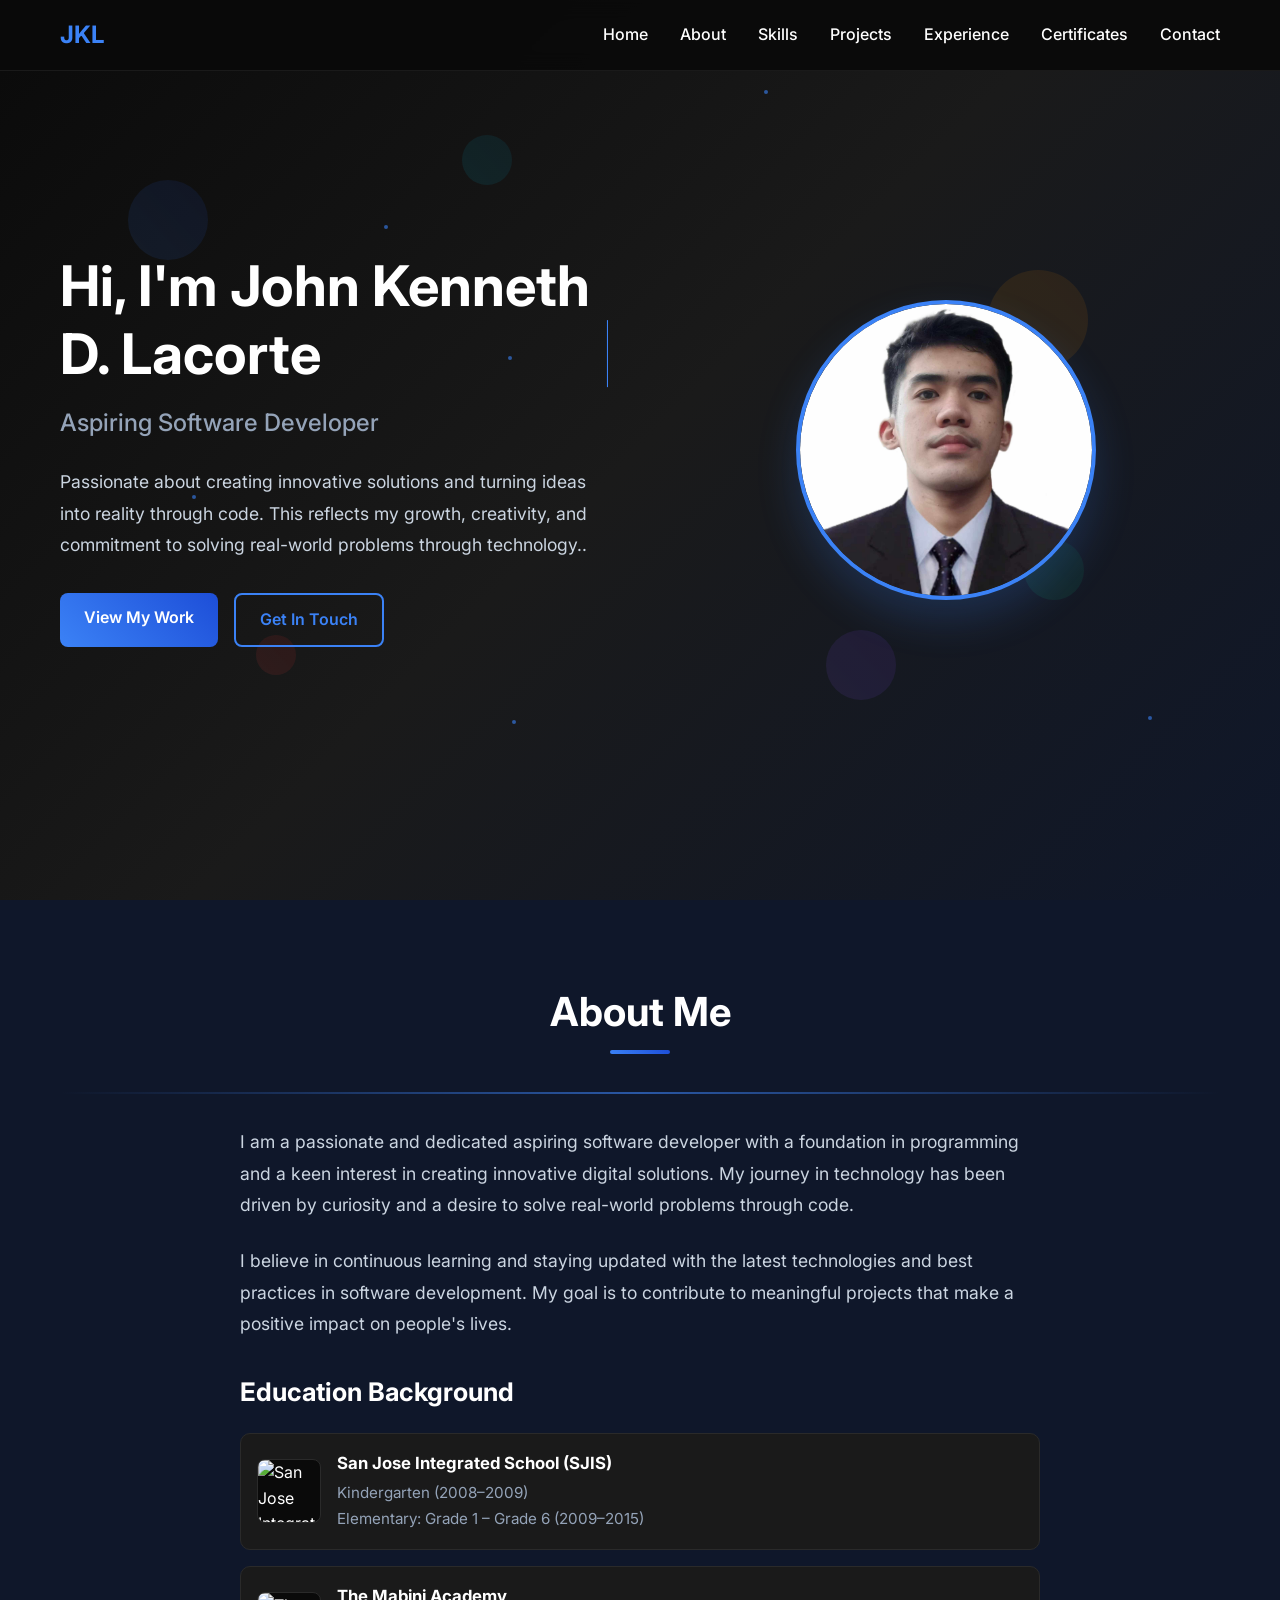
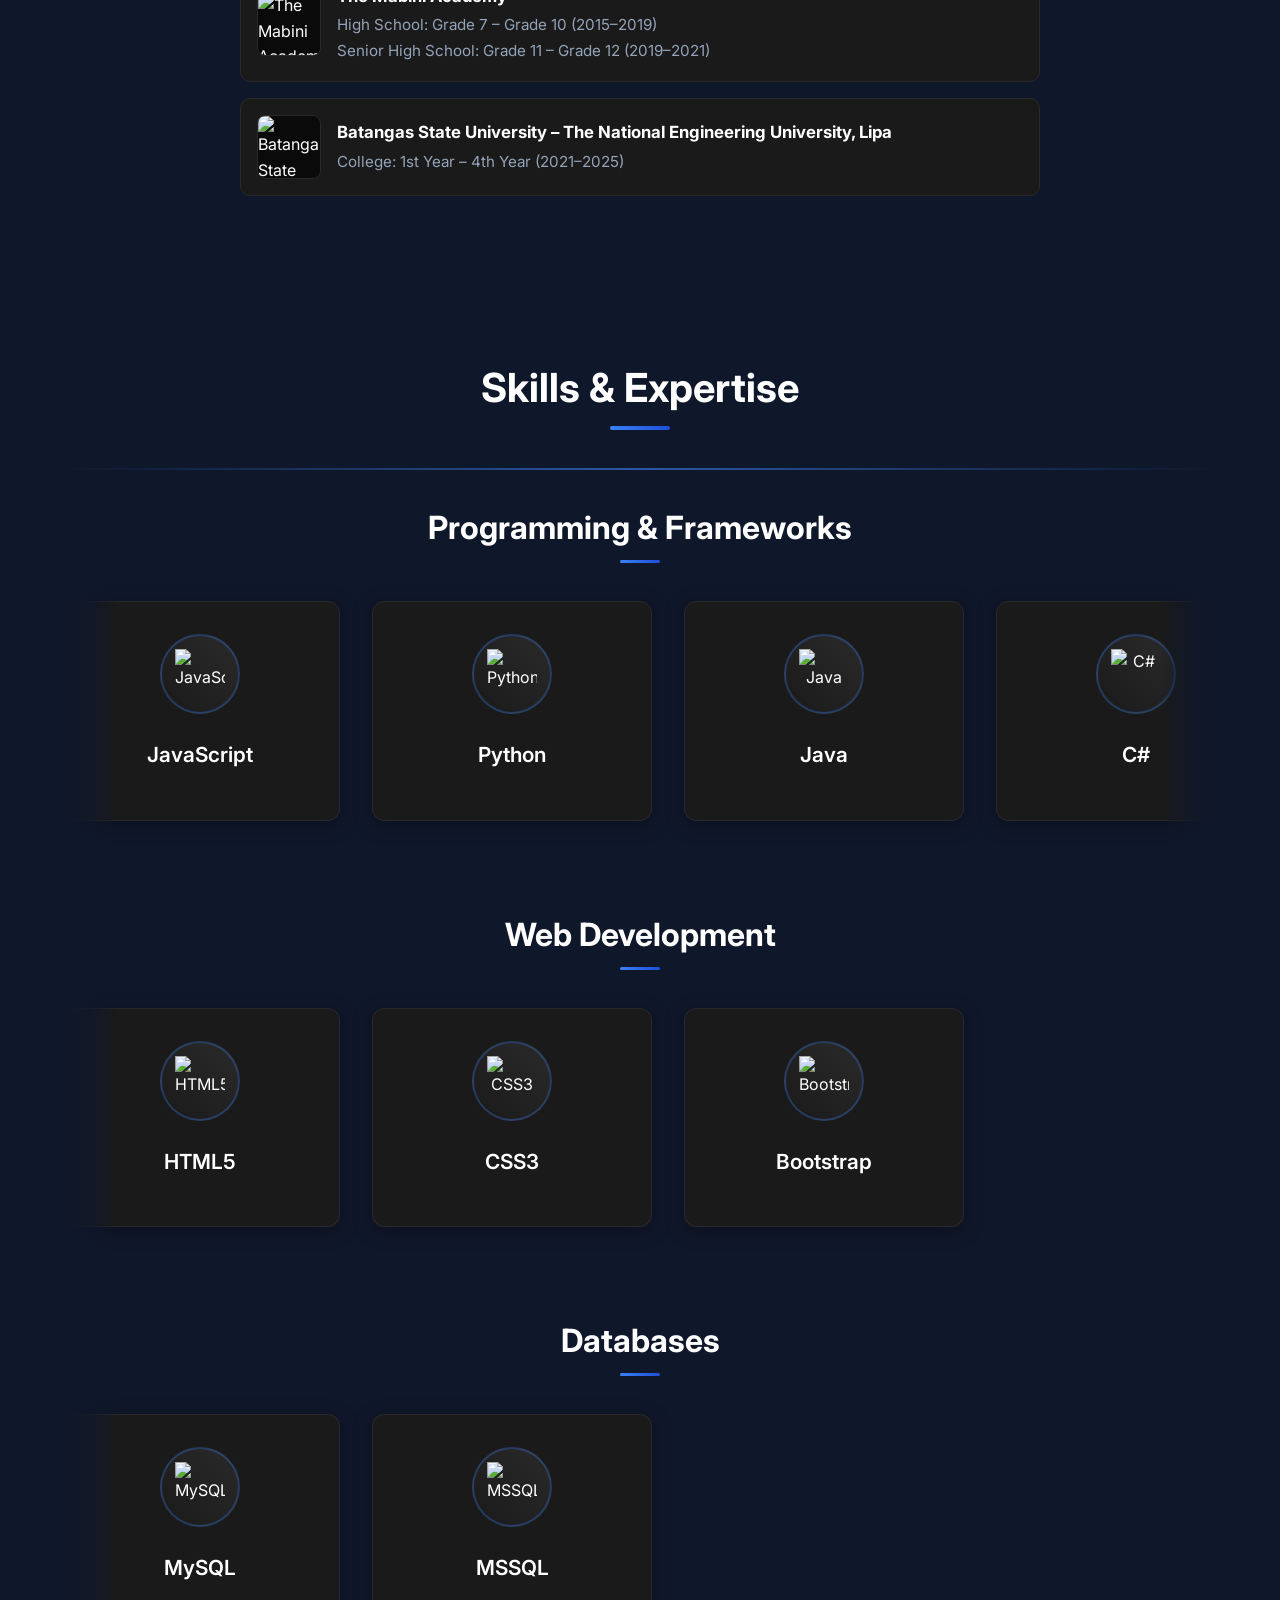
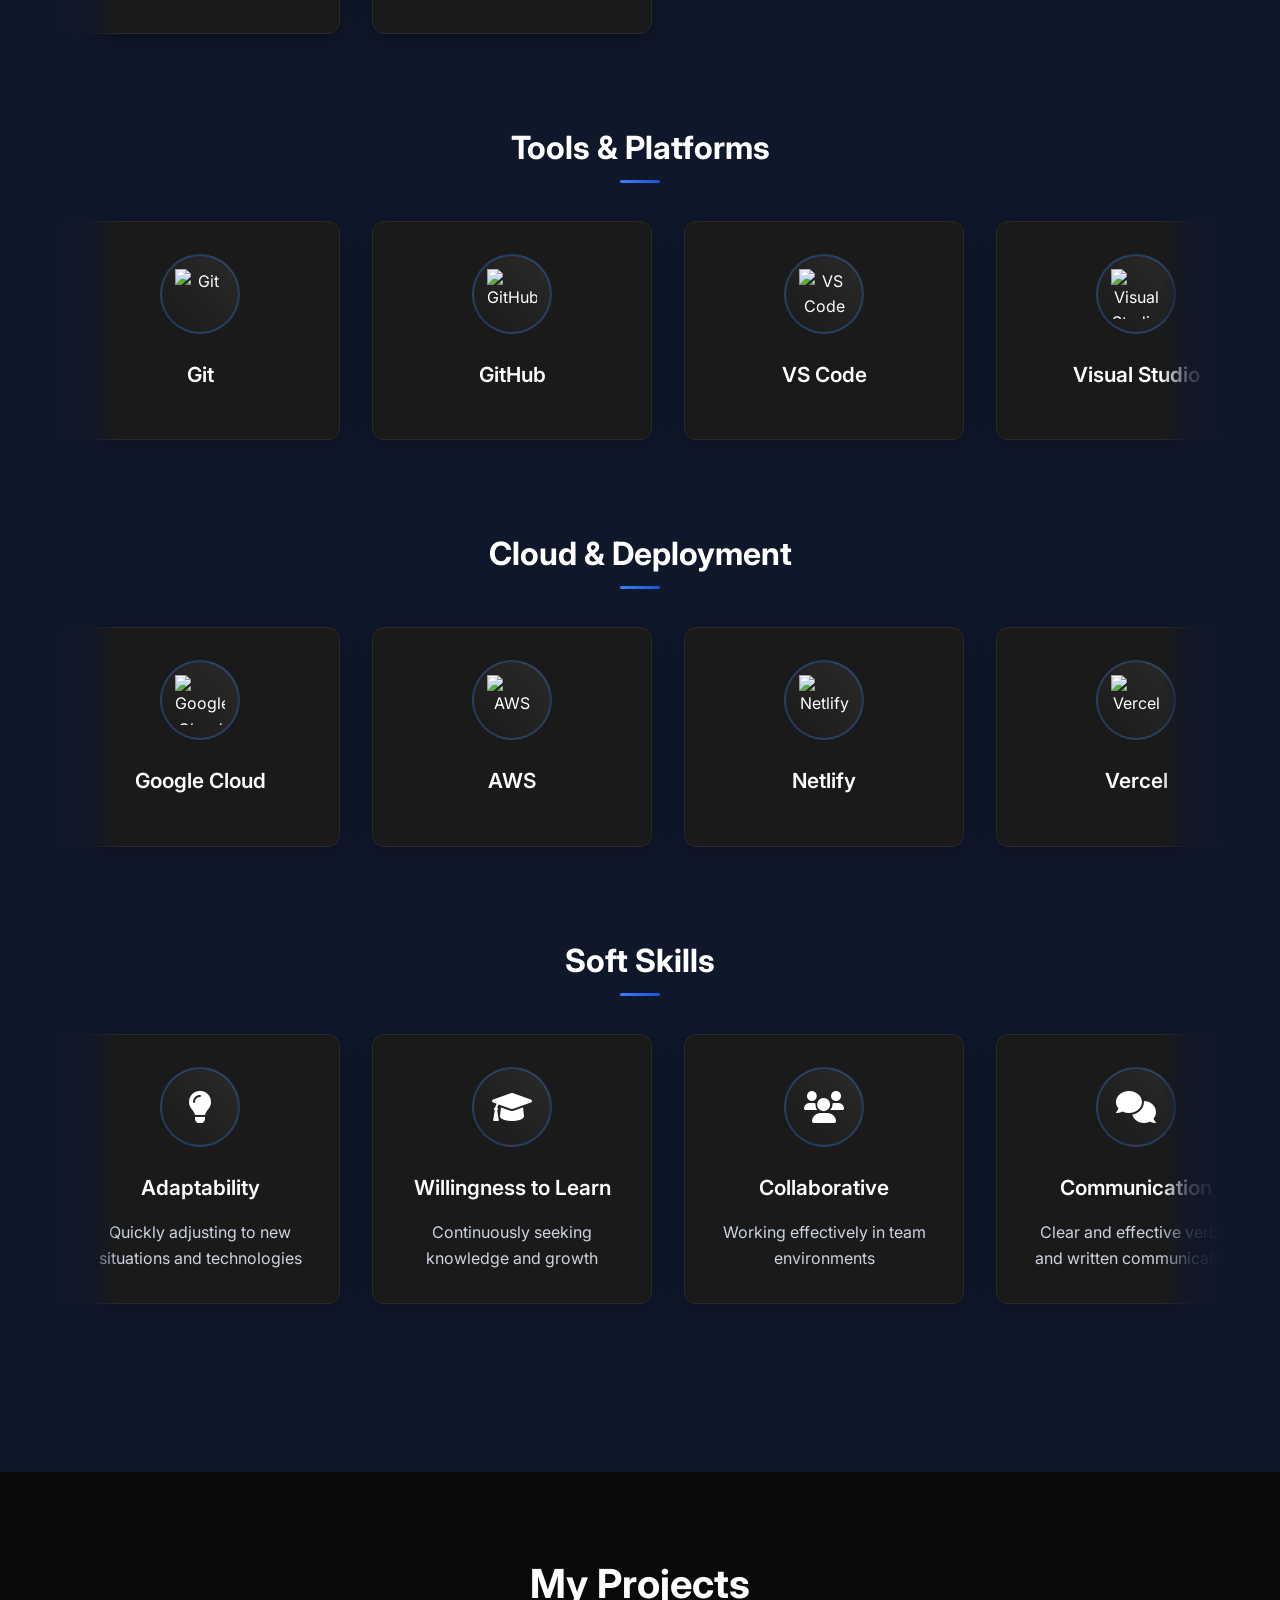
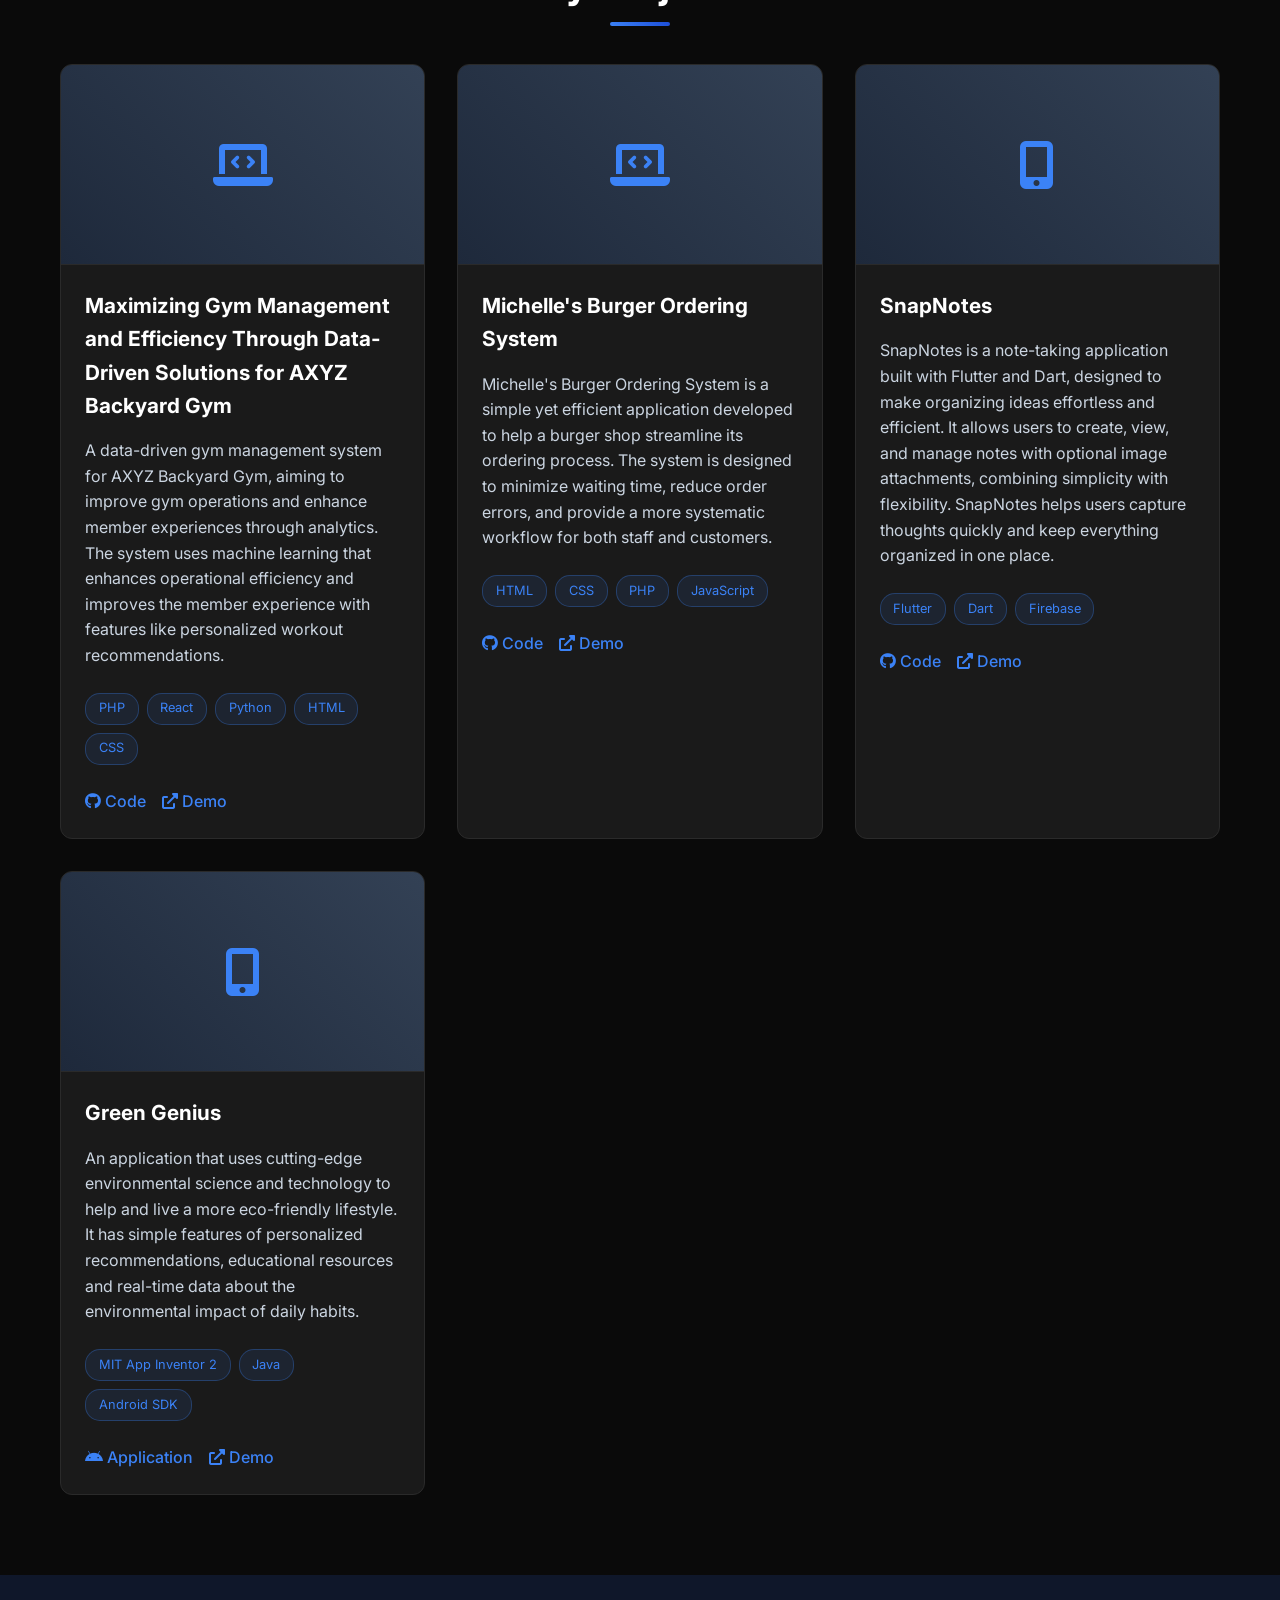
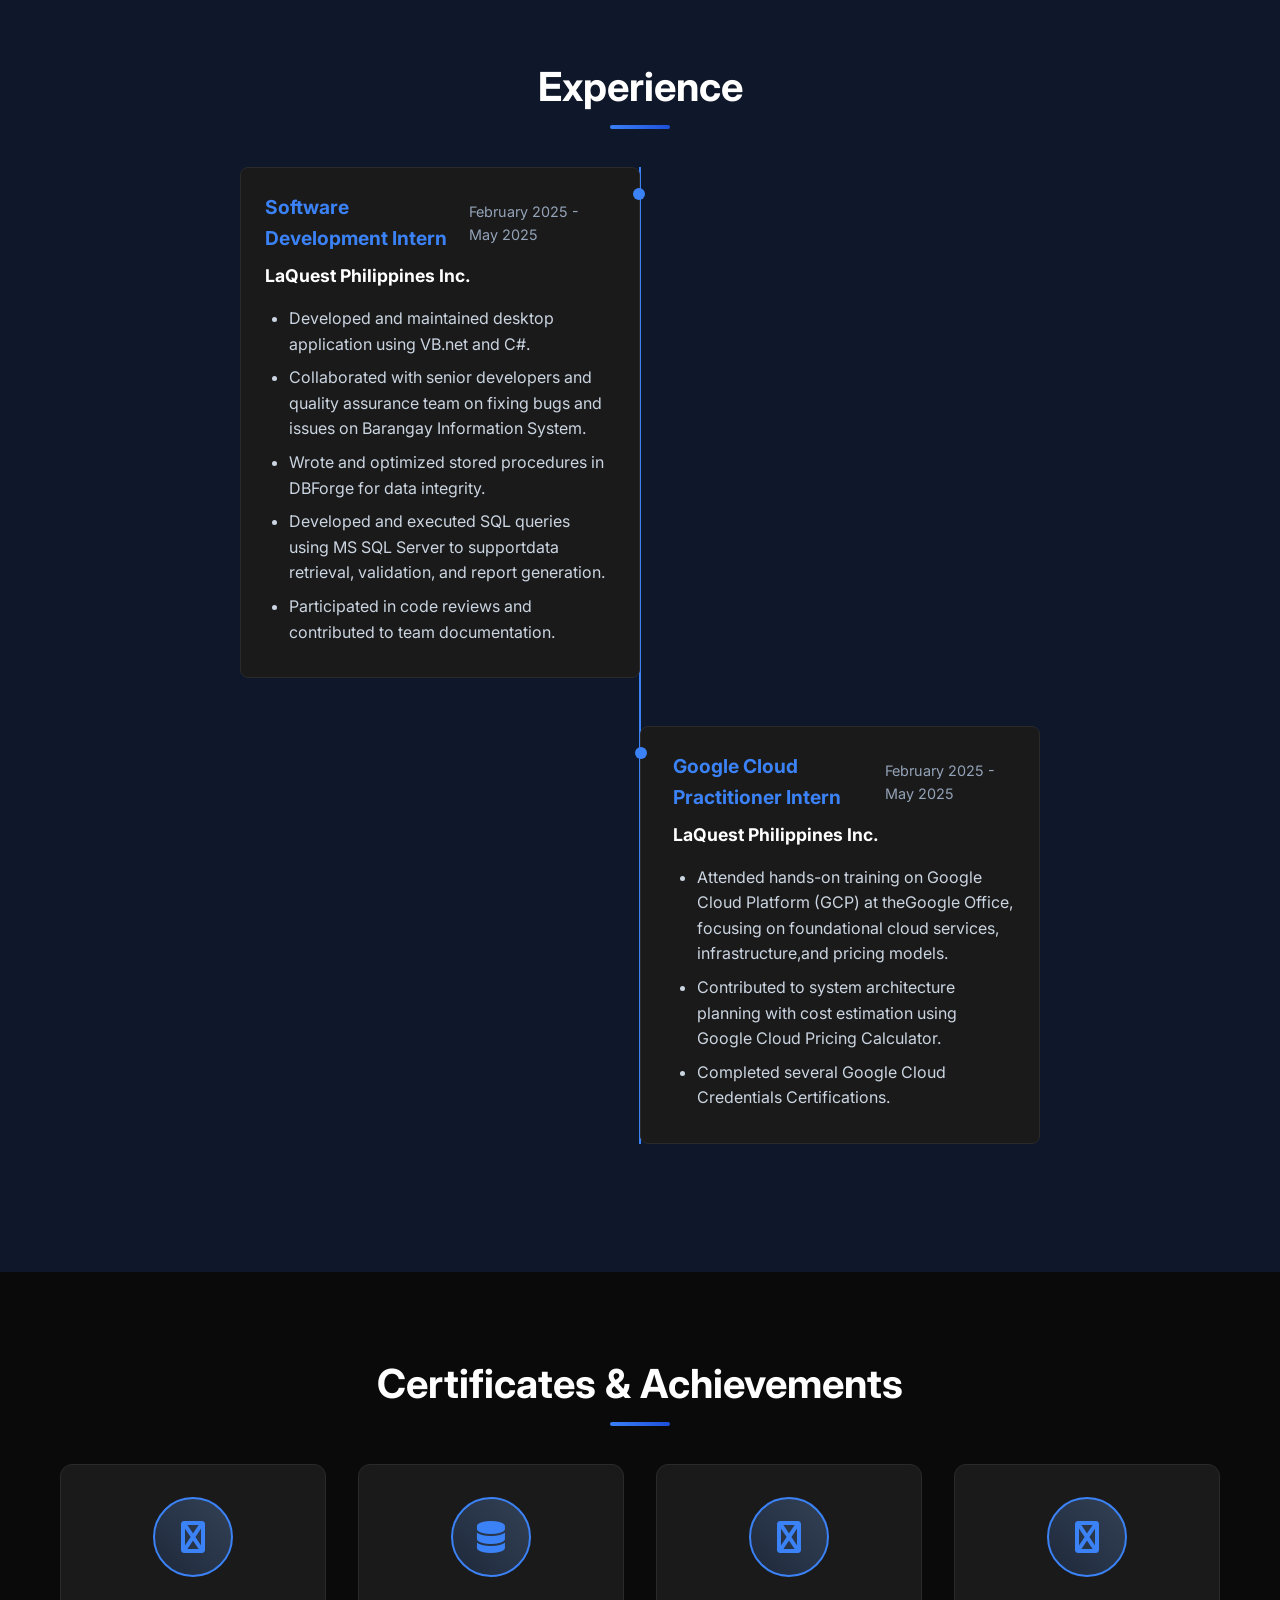
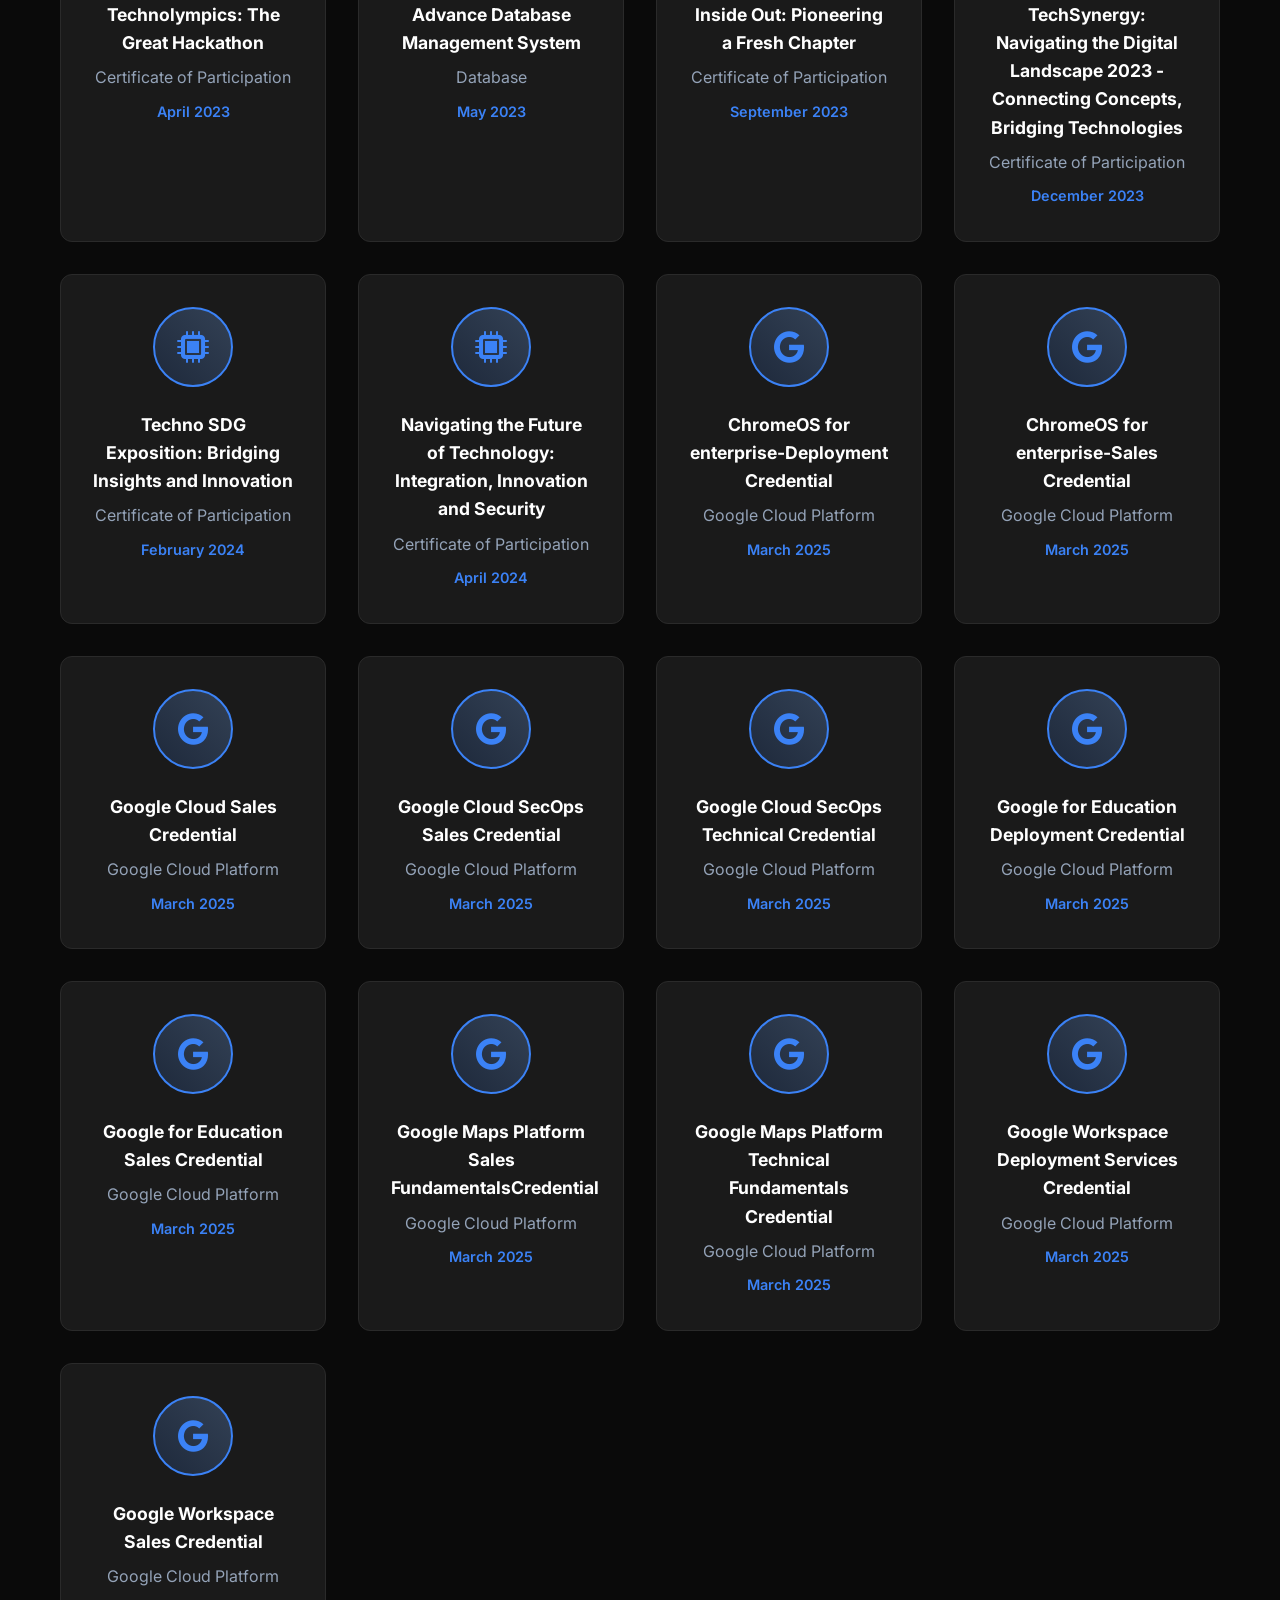
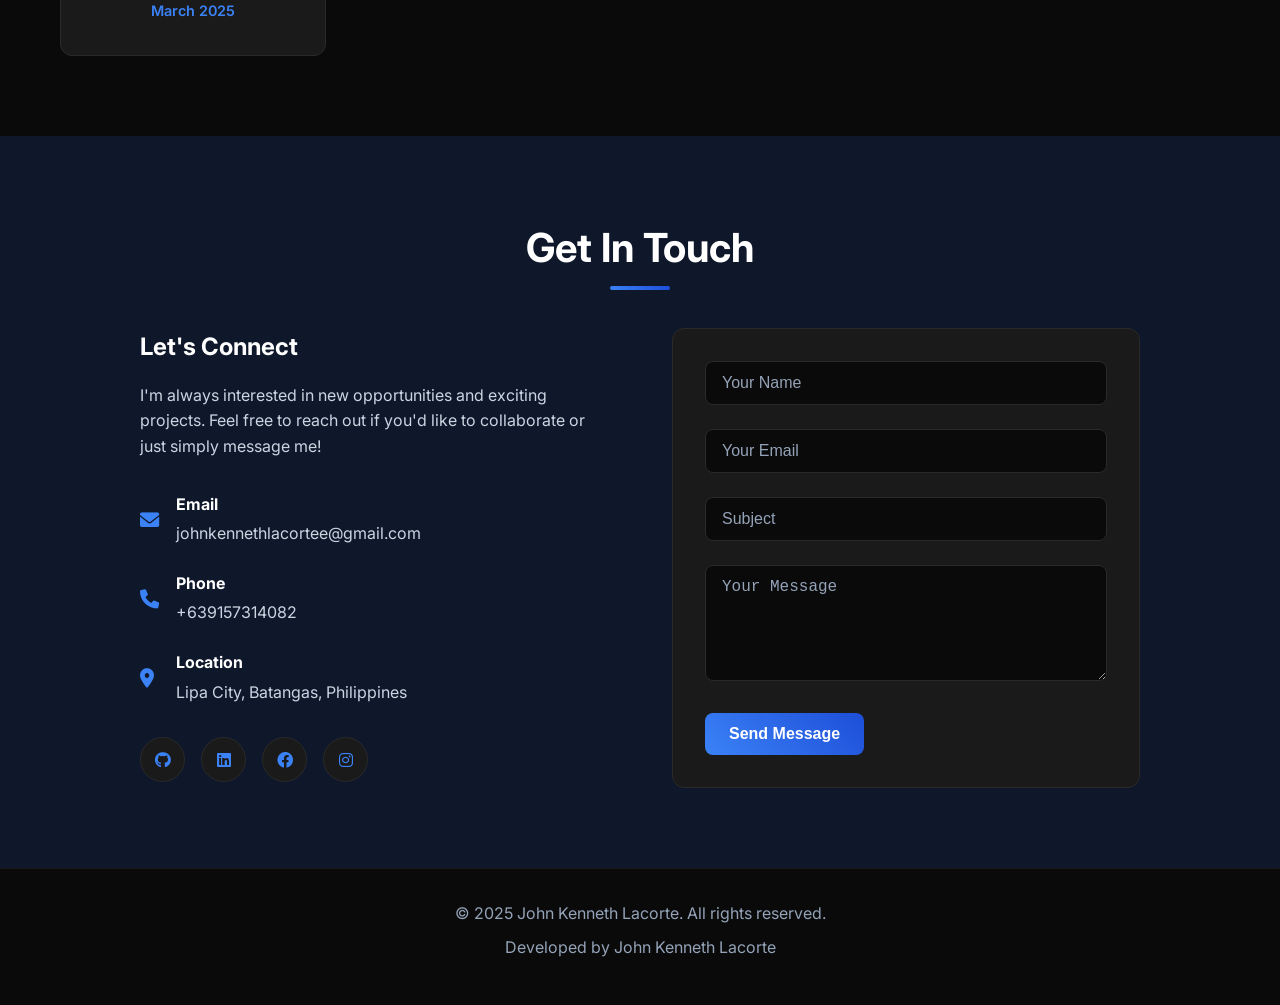
==== index.html @ d0d0aa8b "Interactive UI" ====
<!DOCTYPE html>
<html lang="en">
<head>
    <meta charset="UTF-8">
    <meta name="viewport" content="width=device-width, initial-scale=1.0">
    <title>John Kenneth Lacorte - Software Developer Portfolio</title>
    <link rel="stylesheet" href="styles.css">
    <link href="https://cdnjs.cloudflare.com/ajax/libs/font-awesome/6.0.0/css/all.min.css" rel="stylesheet">
    <link href="https://fonts.googleapis.com/css2?family=Inter:wght@300;400;500;600;700&display=swap" rel="stylesheet">
    <script type="text/javascript" src="https://cdn.jsdelivr.net/npm/@emailjs/browser@3/dist/email.min.js"></script>
    <script type="text/javascript">
        (function() {
            // Initialize EmailJS when the script loads
            emailjs.init("y0v7q3t4IHyrar8hO");
        })();
    </script>
</head>
<body>
    <!-- Navigation -->
    <nav class="navbar">
        <div class="nav-container">
            <div class="nav-logo">
                <h2>JKL</h2>
            </div>
            <ul class="nav-menu">
                <li class="nav-item">
                    <a href="#home" class="nav-link">Home</a>
                </li>
                <li class="nav-item">
                    <a href="#about" class="nav-link">About</a>
                </li>
                <li class="nav-item">
                    <a href="#skills" class="nav-link">Skills</a>
                </li>
                <li class="nav-item">
                    <a href="#projects" class="nav-link">Projects</a>
                </li>
                <li class="nav-item">
                    <a href="#experience" class="nav-link">Experience</a>
                </li>
                <li class="nav-item">
                    <a href="#certificates" class="nav-link">Certificates</a>
                </li>
                <li class="nav-item">
                    <a href="#contact" class="nav-link">Contact</a>
                </li>
            </ul>
            <div class="hamburger">
                <span class="bar"></span>
                <span class="bar"></span>
                <span class="bar"></span>
            </div>
        </div>
    </nav>

    <!-- Hero Section -->
    <section id="home" class="hero">
        <!-- Animated Background Elements -->
        <div class="animated-background">
            <div class="floating-shape shape-1"></div>
            <div class="floating-shape shape-2"></div>
            <div class="floating-shape shape-3"></div>
            <div class="floating-shape shape-4"></div>
            <div class="floating-shape shape-5"></div>
            <div class="floating-shape shape-6"></div>
            <div class="particle particle-1"></div>
            <div class="particle particle-2"></div>
            <div class="particle particle-3"></div>
            <div class="particle particle-4"></div>
            <div class="particle particle-5"></div>
            <div class="particle particle-6"></div>
            <div class="particle particle-7"></div>
            <div class="particle particle-8"></div>
        </div>
        
        <div class="hero-container">
            <div class="hero-content">
                <h1 class="hero-title">Hi, I'm John Kenneth D. Lacorte</h1>
                <h2 class="hero-subtitle">Aspiring Software Developer</h2>
                <p class="hero-description">
                    Passionate about creating innovative solutions and turning ideas into reality through code.
                    This reflects my growth, creativity, and commitment to solving real-world problems through technology..
                </p>
                <div class="hero-buttons">
                    <a href="#projects" class="btn btn-primary">View My Work</a>
                    <a href="#contact" class="btn btn-secondary">Get In Touch</a>
                </div>
            </div>
            <div class="hero-image">
                <div class="profile-placeholder">
                  <img src="JohnKenneth.jpg" alt="John Kenneth Lacorte" class="profile-pic">
                </div>
            </div>              
        </div>
    </section>

    <!-- About Section -->
    <section id="about" class="about">
        <div class="container">
            <h2 class="section-title">About Me</h2>
            <div class="section-divider"></div>
            <div class="about-content">
                <div class="about-text">
                    <p>
                        I am a passionate and dedicated aspiring software developer with a foundation in programming 
                        and a keen interest in creating innovative digital solutions. My journey in technology has been 
                        driven by curiosity and a desire to solve real-world problems through code.
                    </p>
                    <p>
                        I believe in continuous learning and staying updated with the latest technologies and best practices 
                        in software development. My goal is to contribute to meaningful projects that make a positive impact 
                        on people's lives.
                    </p>
                </div>
                    <div class="education">
                        <h3 class="education-title">Education Background</h3>
                        <div class="education-timeline">
                            <div class="edu-card">
                                <div class="edu-logo">
                                    <img src="assets/education/sjis.png" alt="San Jose Integrated School (SJIS)">
                                </div>
                                <div class="edu-content">
                                    <h4>San Jose Integrated School (SJIS)</h4>
                                    <p>Kindergarten (2008–2009)</p>
                                    <p>Elementary: Grade 1 – Grade 6 (2009–2015)</p>
                                </div>
                            </div>
                            <div class="edu-card">
                                <div class="edu-logo">
                                    <img src="assets/education/tma.png" alt="The Mabini Academy">
                                </div>
                                <div class="edu-content">
                                    <h4>The Mabini Academy</h4>
                                    <p>High School: Grade 7 – Grade 10 (2015–2019)</p>
                                    <p>Senior High School: Grade 11 – Grade 12 (2019–2021)</p>
                                </div>
                            </div>
                            <div class="edu-card">
                                <div class="edu-logo">
                                    <img src="assets/education/bsu.png" alt="Batangas State University – The National Engineering University (Lipa)">
                                </div>
                                <div class="edu-content">
                                    <h4>Batangas State University – The National Engineering University, Lipa</h4>
                                    <p>College: 1st Year – 4th Year (2021–2025)</p>
                                </div>
                            </div>
                        </div>
                    </div>
            </div>
        </div>
    </section>

    <!-- Skills Section -->
    <section id="skills" class="skills">
        <div class="container">
            <h2 class="section-title">Skills & Expertise</h2>
            <div class="section-divider"></div>
            
            <!-- Programming & Frameworks -->
            <div class="skills-category">
                <h3 class="category-title">Programming & Frameworks</h3>
                <div class="skills-scroll-container">
                    <div class="skills-scroll">
                        <div class="skill-card">
                            <div class="skill-icon">
                                <img src="https://cdn.jsdelivr.net/gh/devicons/devicon/icons/javascript/javascript-original.svg" alt="JavaScript">
                            </div>
                            <h4>JavaScript</h4>
                        </div>
                        <div class="skill-card">
                            <div class="skill-icon">
                                <img src="https://cdn.jsdelivr.net/gh/devicons/devicon/icons/python/python-original.svg" alt="Python">
                            </div>
                            <h4>Python</h4>
                        </div>
                        <div class="skill-card">
                            <div class="skill-icon">
                                <img src="https://cdn.jsdelivr.net/gh/devicons/devicon/icons/java/java-original.svg" alt="Java">
                            </div>
                            <h4>Java</h4>
                        </div>
                        <div class="skill-card">
                            <div class="skill-icon">
                                <img src="https://cdn.jsdelivr.net/gh/devicons/devicon/icons/csharp/csharp-original.svg" alt="C#">
                            </div>
                            <h4>C#</h4>
                        </div>
                        <div class="skill-card">
                            <div class="skill-icon">
                                <img src="https://cdn.jsdelivr.net/gh/devicons/devicon/icons/php/php-original.svg" alt="PHP">
                            </div>
                            <h4>PHP</h4>
                        </div>
                        
                    </div>
                </div>
            </div>

            <!-- Web Development -->
            <div class="skills-category">
                <h3 class="category-title">Web Development</h3>
                <div class="skills-scroll-container">
                    <div class="skills-scroll">
                        <div class="skill-card">
                            <div class="skill-icon">
                                <img src="https://cdn.jsdelivr.net/gh/devicons/devicon/icons/html5/html5-original.svg" alt="HTML5">
                            </div>
                            <h4>HTML5</h4>
                        </div>
                        <div class="skill-card">
                            <div class="skill-icon">
                                <img src="https://cdn.jsdelivr.net/gh/devicons/devicon/icons/css3/css3-original.svg" alt="CSS3">
                            </div>
                            <h4>CSS3</h4>
                        </div>
                        <div class="skill-card">
                            <div class="skill-icon">
                                <img src="https://cdn.jsdelivr.net/gh/devicons/devicon/icons/bootstrap/bootstrap-original.svg" alt="Bootstrap">
                            </div>
                            <h4>Bootstrap</h4>
                        </div>
                        
                    </div>
                </div>
            </div>

            <!-- Databases -->
            <div class="skills-category">
                <h3 class="category-title">Databases</h3>
                <div class="skills-scroll-container">
                    <div class="skills-scroll">
                        <div class="skill-card">
                            <div class="skill-icon">
                                <img src="https://cdn.jsdelivr.net/gh/devicons/devicon/icons/mysql/mysql-original.svg" alt="MySQL">
                            </div>
                            <h4>MySQL</h4>
                        </div>
                        <div class="skill-card">
                            <div class="skill-icon">
                                <img src="https://cdn.jsdelivr.net/gh/devicons/devicon/icons/microsoftsqlserver/microsoftsqlserver-plain.svg" alt="MSSQL">
                            </div>
                            <h4>MSSQL</h4>
                        </div>
                        
                    </div>
                </div>
            </div>

            <!-- Tools & Platforms -->
            <div class="skills-category">
                <h3 class="category-title">Tools & Platforms</h3>
                <div class="skills-scroll-container">
                    <div class="skills-scroll">
                        <div class="skill-card">
                            <div class="skill-icon">
                                <img src="https://cdn.jsdelivr.net/gh/devicons/devicon/icons/git/git-original.svg" alt="Git">
                            </div>
                            <h4>Git</h4>
                        </div>
                        <div class="skill-card">
                            <div class="skill-icon">
                                <img src="https://cdn.jsdelivr.net/gh/devicons/devicon/icons/github/github-original.svg" alt="GitHub">
                            </div>
                            <h4>GitHub</h4>
                        </div>
                        <div class="skill-card">
                            <div class="skill-icon">
                                <img src="https://cdn.jsdelivr.net/gh/devicons/devicon/icons/vscode/vscode-original.svg" alt="VS Code">
                            </div>
                            <h4>VS Code</h4>
                        </div>
                        <div class="skill-card">
                            <div class="skill-icon">
                                <img src="https://cdn.jsdelivr.net/gh/devicons/devicon/icons/visualstudio/visualstudio-plain.svg" alt="Visual Studio">
                            </div>
                            <h4>Visual Studio</h4>
                        </div>
                        <div class="skill-card">
                            <div class="skill-icon">
                                <img src="https://cdn.jsdelivr.net/gh/devicons/devicon/icons/figma/figma-original.svg" alt="Figma">
                            </div>
                            <h4>Figma</h4>
                        </div>
                    </div>
                </div>
            </div>

            <!-- Cloud & Deployment -->
            <div class="skills-category">
                <h3 class="category-title">Cloud & Deployment</h3>
                <div class="skills-scroll-container">
                    <div class="skills-scroll">
                        <div class="skill-card">
                            <div class="skill-icon">
                                <img src="https://cdn.jsdelivr.net/gh/devicons/devicon/icons/googlecloud/googlecloud-original.svg" alt="Google Cloud">
                            </div>
                            <h4>Google Cloud</h4>
                        </div>
                        <div class="skill-card">
                            <div class="skill-icon">
                                <img src="https://cdn.jsdelivr.net/gh/devicons/devicon/icons/amazonwebservices/amazonwebservices-original.svg" alt="AWS">
                            </div>
                            <h4>AWS</h4>
                        </div>
                        <div class="skill-card">
                            <div class="skill-icon">
                                <img src="https://cdn.jsdelivr.net/gh/devicons/devicon/icons/netlify/netlify-original.svg" alt="Netlify">
                            </div>
                            <h4>Netlify</h4>
                        </div>
                        <div class="skill-card">
                            <div class="skill-icon">
                                <img src="https://cdn.jsdelivr.net/gh/devicons/devicon/icons/vercel/vercel-original.svg" alt="Vercel">
                            </div>
                            <h4>Vercel</h4>
                        </div>
                        <div class="skill-card">
                            <div class="skill-icon">
                                <img src="https://cdn.jsdelivr.net/gh/devicons/devicon/icons/render/render-original.svg" alt="Render">
                            </div>
                            <h4>Render</h4>
                        </div>
                    </div>
                </div>
            </div>

            <!-- Soft Skills -->
            <div class="skills-category">
                <h3 class="category-title">Soft Skills</h3>
                <div class="skills-scroll-container">
                    <div class="skills-scroll">
                        <div class="skill-card">
                            <div class="skill-icon">
                                <i class="fas fa-lightbulb"></i>
                            </div>
                            <h4>Adaptability</h4>
                            <p>Quickly adjusting to new situations and technologies</p>
                        </div>

                        <div class="skill-card">
                            <div class="skill-icon">
                                <i class="fas fa-graduation-cap"></i>
                            </div>
                            <h4>Willingness to Learn</h4>
                            <p>Continuously seeking knowledge and growth</p>
                        </div>

                        <div class="skill-card">
                            <div class="skill-icon">
                                <i class="fas fa-users"></i>
                            </div>
                            <h4>Collaborative</h4>
                            <p>Working effectively in team environments</p>
                        </div>

                        <div class="skill-card">
                            <div class="skill-icon">
                                <i class="fas fa-comments"></i>
                            </div>
                            <h4>Communication</h4>
                            <p>Clear and effective verbal and written communication</p>
                        </div>

                        <div class="skill-card">
                            <div class="skill-icon">
                                <i class="fas fa-tasks"></i>
                            </div>
                            <h4>Multi-tasking</h4>
                            <p>Managing multiple projects and priorities efficiently</p>
                        </div>

                        <div class="skill-card">
                            <div class="skill-icon">
                                <i class="fas fa-puzzle-piece"></i>
                            </div>
                            <h4>Problem-Solving</h4>
                            <p>Analyzing issues and finding creative solutions</p>
                        </div>

                        <div class="skill-card">
                            <div class="skill-icon">
                                <i class="fas fa-search"></i>
                            </div>
                            <h4>Attention to Detail</h4>
                            <p>Ensuring accuracy and quality in all work</p>
                        </div>

                        <div class="skill-card">
                            <div class="skill-icon">
                                <i class="fas fa-palette"></i>
                            </div>
                            <h4>Creativity</h4>
                            <p>Thinking outside the box and innovating</p>
                        </div>

                        <div class="skill-card">
                            <div class="skill-icon">
                                <i class="fas fa-rocket"></i>
                            </div>
                            <h4>Initiative</h4>
                            <p>Taking proactive steps and leading projects</p>
                        </div>
                    </div>
                </div>
            </div>
        </div>
    </section>

    <!-- Projects Section -->
    <section id="projects" class="projects">
        <div class="container">
            <h2 class="section-title">My Projects</h2>
            <div class="projects-grid">
                <div class="project-card">
                    <div class="project-image">
                        <i class="fas fa-laptop-code"></i>
                    </div>
                    <div class="project-content">
                        <h3>Maximizing Gym Management and Efficiency Through Data-Driven Solutions for AXYZ Backyard Gym</h3>
                        <p>A data-driven gym management system for AXYZ Backyard Gym, aiming to improve gym operations and enhance member experiences through analytics.
                            The system uses machine learning that enhances operational efficiency and improves the member experience with features like personalized workout recommendations.

                        </p>
                        <div class="project-tech">
                            <span class="tech-tag">PHP</span>
                            <span class="tech-tag">React</span>
                            <span class="tech-tag">Python</span>
                            <span class="tech-tag">HTML</span>
                            <span class="tech-tag">CSS</span>
                        </div>
                        <div class="project-links">
                            <a href="https://github.com/Turonnie/CAPSTONE" class="project-link"><i class="fab fa-github"></i> Code</a>
                            <a href="#" class="project-link demo-link" onclick="openGymModal()"><i class="fas fa-external-link-alt"></i> Demo</a>
                        </div>
                    </div>
                </div>

                <div class="project-card">
                    <div class="project-image">
                        <i class="fas fa-laptop-code"></i>
                    </div>
                    <div class="project-content">
                        <h3>Michelle's Burger Ordering System</h3>
                        <p>Michelle's Burger Ordering System is a simple yet efficient application developed to help a burger shop streamline its ordering process.
                            The system is designed to minimize waiting time, reduce order errors, and provide a more systematic workflow for both staff and customers.</p>
                        <div class="project-tech">
                            <span class="tech-tag">HTML</span>
                            <span class="tech-tag">CSS</span>
                            <span class="tech-tag">PHP</span>
                            <span class="tech-tag">JavaScript</span>
                        </div>
                        <div class="project-links">
                            <a href="https://github.com/KennethLacorte/WebSystemAndTechnologies-" class="project-link"><i class="fab fa-github"></i> Code</a>
                            <a href="#" class="project-link demo-link" onclick="openBurgerModal()"><i class="fas fa-external-link-alt"></i> Demo</a>
                        </div>
                    </div>
                </div>

                <div class="project-card">
                    <div class="project-image">
                        <i class="fas fa-mobile-alt"></i>
                    </div>
                    <div class="project-content">
                        <h3>SnapNotes</h3>
                        <p>SnapNotes is a note-taking application built with Flutter and Dart, designed to make organizing ideas effortless and efficient. It allows users to create, view, and manage notes with optional image attachments, combining simplicity with flexibility. 
                            SnapNotes helps users capture thoughts quickly and keep everything organized in one place.</p>
                        <div class="project-tech">
                            <span class="tech-tag">Flutter</span>
                            <span class="tech-tag">Dart</span>
                            <span class="tech-tag">Firebase</span>
                        </div>
                        <div class="project-links">
                            <a href="#" class="project-link"><i class="fab fa-github"></i> Code</a>
                            <a href="#" class="project-link demo-link" onclick="openSnapNotesModal()"><i class="fas fa-external-link-alt"></i> Demo </a>
                        </div>
                    </div>
                    
                </div>

                <div class="project-card">
                    <div class="project-image">
                        <i class="fas fa-mobile-alt"></i>
                    </div>
                    <div class="project-content">
                        <h3>Green Genius</h3>
                        <p> An application that uses cutting-edge environmental science and technology to help and live a more eco-friendly lifestyle.
                            It has simple features of personalized recommendations, educational resources and real-time data about the environmental impact of daily habits.
                        </p>
                        <div class="project-tech">
                            <span class="tech-tag">MIT App Inventor 2</span>
                            <span class="tech-tag">Java</span>
                            <span class="tech-tag">Android SDK</span>
                        </div>
                        <div class="project-links">
                            <a href="#" class="project-link" onclick="openGreenGeniusAppModal()"><i class="fab fa-android"></i> Application</a>
                            <a href="#" class="project-link demo-link" onclick="openGreenGeniusModal()"><i class="fas fa-external-link-alt"></i> Demo </a>
                        </div>
                    </div>
                </div>
            </div>
        </div>
    </section>

    <!-- Experience Section -->
    <section id="experience" class="experience">
        <div class="container">
            <h2 class="section-title">Experience</h2>
            <div class="timeline">
                <div class="timeline-item">
                    <div class="timeline-content">
                        <div class="timeline-header">
                            <h3>Software Development Intern</h3>
                            <span class="timeline-date">February 2025 - May 2025</span>
                        </div>
                        <h4>LaQuest Philippines Inc.</h4>
                        <ul>
                            <li>Developed and maintained desktop application using VB.net and C#.</li>
                            <li>Collaborated with senior developers and quality assurance team on fixing bugs and issues on Barangay Information System.</li>
                            <li>Wrote and optimized stored procedures in DBForge for data integrity.</li>
                            <li>Developed and executed SQL queries using MS SQL Server to supportdata retrieval, validation, and report generation.</li>
                            <li>Participated in code reviews and contributed to team documentation.</li>

                        </ul>
                    </div>
                </div>

                <div class="timeline-item">
                    <div class="timeline-content">
                        <div class="timeline-header">
                            <h3>Google Cloud Practitioner Intern</h3>
                            <span class="timeline-date">February 2025 - May 2025</span>
                        </div>
                        <h4>LaQuest Philippines Inc.</h4>
                        <ul>
                            <li>Attended hands-on training on Google Cloud Platform (GCP) at theGoogle Office, focusing on foundational cloud services, infrastructure,and pricing models.</li>
                            <li>Contributed to system architecture planning with cost estimation using Google Cloud Pricing Calculator.</li>
                            <li>Completed several Google Cloud Credentials Certifications.</li>
                        </ul>
                    </div>
                </div>

            </div>
        </div>
    </section>

    <!-- Certificates Section -->
    <section id="certificates" class="certificates">
        <div class="container">
            <h2 class="section-title">Certificates & Achievements</h2>
            <div class="certificates-grid">
                
                <div class="certificate-card" onclick="openCertificate('Certificates/Great Hackathon Certificate.png')">
                    <div class="certificate-icon">
                        <i class="fab fa-microchip"></i>
                    </div>
                    <div class="certificate-content">
                        <h3>Technolympics: The Great Hackathon</h3>
                        <p>Certificate of Participation</p>
                        <span class="certificate-date">April 2023</span>
                    </div>
                </div>

                <div class="certificate-card" onclick="openCertificate('Certificates/Advance Database Management System Completion.png')">
                    <div class="certificate-icon">
                        <i class="fas fa-database"></i>
                    </div>
                    <div class="certificate-content">
                        <h3>Advance Database Management System</h3>
                        <p>Database</p>
                        <span class="certificate-date">May 2023</span>
                    </div>
                </div>

                <div class="certificate-card" onclick="openCertificate('Certificates/Inside Out.jpg')">
                    <div class="certificate-icon">
                        <i class="fab fa-microchip"></i>
                    </div>
                    <div class="certificate-content">
                        <h3>Inside Out: Pioneering a Fresh Chapter</h3>
                        <p>Certificate of Participation</p>
                        <span class="certificate-date">September 2023</span>
                    </div>
                </div>
                <div class="certificate-card" onclick="openCertificate('Certificates/TechSynergy 3RD YR Certificate.jpg')">
                    <div class="certificate-icon">
                        <i class="fab fa-microchip"></i>
                    </div>
                    <div class="certificate-content">
                        <h3>TechSynergy: Navigating the Digital Landscape 2023 - Connecting Concepts, Bridging Technologies</h3>
                        <p>Certificate of Participation</p>
                        <span class="certificate-date">December 2023</span>
                    </div>
                </div>

                <div class="certificate-card" onclick="openCertificate('Certificates/Techno SDG Exposition Certificate.jpg')">
                    <div class="certificate-icon">
                        <i class="fas fa-microchip"></i>
                    </div>
                    <div class="certificate-content">
                        <h3>Techno SDG Exposition: Bridging Insights and Innovation</h3>
                        <p>Certificate of Participation</p>
                        <span class="certificate-date">February 2024</span>
                    </div>
                </div>

                <div class="certificate-card" onclick="openCertificate('Certificates/Navigating the Future of Technology.jpg')">
                    <div class="certificate-icon">
                        <i class="fas fa-microchip"></i>
                    </div>
                    <div class="certificate-content">
                        <h3>Navigating the Future of Technology: Integration, Innovation and Security</h3>
                        <p>Certificate of Participation</p>
                        <span class="certificate-date">April 2024</span>
                    </div>
                </div>

                <div class="certificate-card" onclick="openCertificate('Certificates/ChromeOS for enterprise-Deployment Credential - John Kenneth Lacorte.pdf')">
                    <div class="certificate-icon">
                        <i class="fab fa-google"></i>
                    </div>
                    <div class="certificate-content">
                        <h3>ChromeOS for enterprise-Deployment Credential</h3>
                        <p>Google Cloud Platform</p>
                        <span class="certificate-date">March 2025</span>
                    </div>
                </div>

                <div class="certificate-card" onclick="openCertificate('Certificates/ChromeOS for enterprise-Sales Credential - John Kenneth Lacorte.pdf')">
                    <div class="certificate-icon">
                        <i class="fab fa-google"></i>
                    </div>
                    <div class="certificate-content">
                        <h3>ChromeOS for enterprise-Sales Credential </h3>
                        <p>Google Cloud Platform</p>
                        <span class="certificate-date">March 2025</span>
                    </div>
                </div>

                <div class="certificate-card" onclick="openCertificate('Certificates/Google Cloud Sales Credential - John Kenneth Lacorte.pdf')">
                    <div class="certificate-icon">
                        <i class="fab fa-google"></i>
                    </div>
                    <div class="certificate-content">
                        <h3>Google Cloud Sales Credential</h3>
                        <p>Google Cloud Platform</p>
                        <span class="certificate-date">March 2025</span>
                    </div>
                </div>
                <div class="certificate-card" onclick="openCertificate('Certificates/Google Cloud SecOps Sales Credential - John Kenneth Lacorte.pdf')">
                    <div class="certificate-icon">
                        <i class="fab fa-google"></i>
                    </div>
                    <div class="certificate-content">
                        <h3>Google Cloud SecOps Sales Credential</h3>
                        <p>Google Cloud Platform</p>
                        <span class="certificate-date">March 2025</span>
                    </div>
                </div>
                <div class="certificate-card" onclick="openCertificate('Certificates/Google Cloud SecOps Technical Credential - John Kenneth Lacorte.pdf')">
                    <div class="certificate-icon">
                        <i class="fab fa-google"></i>
                    </div>
                    <div class="certificate-content">
                        <h3>Google Cloud SecOps Technical Credential</h3>
                        <p>Google Cloud Platform</p>
                        <span class="certificate-date">March 2025</span>
                    </div>
                </div>
                <div class="certificate-card" onclick="openCertificate('Certificates/Google for Education Deployment Credential - John Kenneth Lacorte.pdf')">
                    <div class="certificate-icon">
                        <i class="fab fa-google"></i>
                    </div>
                    <div class="certificate-content">
                        <h3>Google for Education Deployment Credential</h3>
                        <p>Google Cloud Platform</p>
                        <span class="certificate-date">March 2025</span>
                    </div>
                </div>
                <div class="certificate-card" onclick="openCertificate('Certificates/Google for Education Sales Credential - John Kenneth Lacorte.pdf')">
                    <div class="certificate-icon">
                        <i class="fab fa-google"></i>
                    </div>
                    <div class="certificate-content">
                        <h3>Google for Education Sales Credential</h3>
                        <p>Google Cloud Platform</p>
                        <span class="certificate-date">March 2025</span>
                    </div>
                </div>

                <div class="certificate-card" onclick="openCertificate('Certificates/Google Maps Platform Sales Fundamentals Credential - John Kenneth Lacorte.pdf')">
                    <div class="certificate-icon">
                        <i class="fab fa-google"></i>
                    </div>
                    <div class="certificate-content">
                        <h3>Google Maps Platform Sales FundamentalsCredential</h3>
                        <p>Google Cloud Platform</p>
                        <span class="certificate-date">March 2025</span>
                    </div>
                </div>
                <div class="certificate-card" onclick="openCertificate('Certificates/Google Maps Platform Technical Fundamentals Credential - John Kenneth Lacorte.pdf')">
                    <div class="certificate-icon">
                        <i class="fab fa-google"></i>
                    </div>
                    <div class="certificate-content">
                        <h3>Google Maps Platform Technical Fundamentals Credential</h3>
                        <p>Google Cloud Platform</p>
                        <span class="certificate-date">March 2025</span>
                    </div>
                </div>
                <div class="certificate-card" onclick="openCertificate('Certificates/Google Workspace Deployment Services Credential - John Kenneth Lacorte.pdf')">
                    <div class="certificate-icon">
                        <i class="fab fa-google"></i>
                    </div>
                    <div class="certificate-content">
                        <h3>Google Workspace Deployment Services Credential</h3>
                        <p>Google Cloud Platform</p>
                        <span class="certificate-date">March 2025</span>
                    </div>
                </div>
                <div class="certificate-card" onclick="openCertificate('Certificates/Google Workspace Sales Credential.pdf')">
                    <div class="certificate-icon">
                        <i class="fab fa-google"></i>
                    </div>
                    <div class="certificate-content">
                        <h3>Google Workspace Sales Credential</h3>
                        <p>Google Cloud Platform</p>
                        <span class="certificate-date">March 2025</span>
                    </div>
                </div>

            </div>
        </div>
    </section>

    <!-- Contact Section -->
    <section id="contact" class="contact">
        <div class="container">
            <h2 class="section-title">Get In Touch</h2>
            <div class="contact-content">
                <div class="contact-info">
                    <h3>Let's Connect</h3>
                    <p>I'm always interested in new opportunities and exciting projects. 
                       Feel free to reach out if you'd like to collaborate or just simply message me!</p>
                    
                    <div class="contact-details">
                        <div class="contact-item">
                            <i class="fas fa-envelope"></i>
                            <div>
                                <h4>Email</h4>
                                <p>johnkennethlacortee@gmail.com</p>
                            </div>
                        </div>
                        <div class="contact-item">
                            <i class="fas fa-phone"></i>
                            <div>
                                <h4>Phone</h4>
                                <p>+639157314082</p>
                            </div>
                        </div>
                        <div class="contact-item">
                            <i class="fas fa-map-marker-alt"></i>
                            <div>
                                <h4>Location</h4>
                                <p>Lipa City, Batangas, Philippines</p>
                            </div>
                        </div>
                    </div>

                    <div class="social-links">
                        <a href="https://github.com/KennethLacorte" target="_blank" class="social-link"><i class="fab fa-github"></i></a>
                        <a href="https://www.linkedin.com/in/john-kenneth-lacorte" target="_blank" class="social-link"><i class="fab fa-linkedin"></i></a>
                        <a href="https://www.facebook.com/lacortejohnkenneth/" target="_blank" class="social-link"><i class="fab fa-facebook"></i></a>
                        <a href="https://www.instagram.com/jklacorte/" target="_blank" class="social-link"><i class="fab fa-instagram"></i></a>
                    </div>
                </div>

                <form class="contact-form" id="contactForm">
                    <div class="form-group">
                        <input type="text" id="name" name="name" placeholder="Your Name" required>
                    </div>
                    <div class="form-group">
                        <input type="email" id="email" name="email" placeholder="Your Email" required>
                    </div>
                    <div class="form-group">
                        <input type="text" id="subject" name="subject" placeholder="Subject" required>
                    </div>
                    <div class="form-group">
                        <textarea id="message" name="message" placeholder="Your Message" rows="5" required></textarea>
                    </div>
                    <button type="submit" class="btn btn-primary" id="submitBtn">
                        <span class="btn-text">Send Message</span>
                        <span class="btn-loading" style="display: none;">
                            <i class="fas fa-spinner fa-spin"></i> Sending...
                        </span>
                    </button>
                </form>
            </div>
        </div>
    </section>

    <!-- Footer -->
    <footer class="footer">
        <div class="container">
            <div class="footer-content">
                <p>&copy; 2025 John Kenneth Lacorte. All rights reserved.</p>
                <p>Developed by John Kenneth Lacorte</p>
            </div>
        </div>
    </footer>


    <!--SnapNotes Modal -->
    <div id="SnapNotesModal" class="modal">
        <div class="modal-content">
            <span class="close" onclick="closeSnapNotesModal()">&times;</span>
            <h2>SnapNotes Demo</h2>
            <div class="video-container">
                <iframe 
                    width="100%" 
                    height="315" 
                    src="https://www.youtube.com/embed/gy4TC_yAmJ8?si=nIwiGJf4pORi5eyH"           
                    title="SnapNotes Demo" 
                    frameborder="0" 
                    allow="accelerometer; autoplay; clipboard-write; encrypted-media; gyroscope; picture-in-picture" 
                    allowfullscreen>
                </iframe>
            </div>
            <p class="modal-description">
                Watch the demo of SnapNotes – a smart note-taking app that lets you quickly create, organize, and manage notes with optional snapshots for a more visual and convenient way to remember important ideas.
            </p>
        </div>
    </div>
    <!-- Green Genius Modal -->
    <div id="greenGeniusModal" class="modal">
        <div class="modal-content">
            <span class="close" onclick="closeGreenGeniusModal()">&times;</span>
            <h2>Green Genius Demo</h2>
            <div class="video-container">
                <iframe 
                    width="100%" 
                    height="315" 
                    src="https://www.youtube.com/embed/xsmVtMzpw3k" 
                    title="Green Genius Demo" 
                    frameborder="0" 
                    allow="accelerometer; autoplay; clipboard-write; encrypted-media; gyroscope; picture-in-picture" 
                    allowfullscreen>
                </iframe>
            </div>
            <p class="modal-description">
                Watch the demo of Green Genius - an eco-friendly lifestyle app that uses cutting-edge environmental science and technology to help users live more sustainably.
            </p>
        </div>
    </div>

    <!-- Michelle's Burger Ordering System Modal -->
    <div id="burgerModal" class="modal">
        <div class="modal-content">
            <span class="close" onclick="closeBurgerModal()">&times;</span>
            <h2>Michelle's Burger Ordering System Demo</h2>
            <div class="video-container">
                <iframe 
                    width="100%" 
                    height="315" 
                    src="https://www.youtube.com/embed/Aian2JVJHB8?si=cbQbHGIKlr2qtgTG" 
                    title="Michelle's Burger Ordering System Demo" 
                    frameborder="0" 
                    allow="accelerometer; autoplay; clipboard-write; encrypted-media; gyroscope; picture-in-picture" 
                    allowfullscreen>
                </iframe>
            </div>
            <p class="modal-description">
                Watch the demo of Michelle's Burger Ordering System - a simple yet efficient application developed to help a burger shop streamline its ordering process.
            </p>
        </div>
    </div>

    <!-- AXYZ Backyard Gym Modal -->
    <div id="gymModal" class="modal">
        <div class="modal-content">
            <span class="close" onclick="closeGymModal()">&times;</span>
            <h2>AXYZ Backyard Gym System Demo</h2>
            <div class="video-container">
                <iframe 
                    width="100%" 
                    height="315" 
                    src="https://www.youtube.com/embed/C-68XIP2Yfk?si=b9CyEumymPMONYgy" 
                    title="AXYZ Backyard Gym Demo" 
                    frameborder="0" 
                    allow="accelerometer; autoplay; clipboard-write; encrypted-media; gyroscope; picture-in-picture" 
                    allowfullscreen>
                </iframe>
            </div>
            <p class="modal-description">
                Watch the demo of AXYZ Backyard Gym System - a data-driven gym management system that uses machine learning to enhance operational efficiency and improve member experience.
            </p>
        </div>
    </div>

    <!-- Green Genius Application Modal -->
    <div id="greenGeniusAppModal" class="modal">
        <div class="modal-content">
            <span class="close" onclick="closeGreenGeniusAppModal()">&times;</span>
            <h2>Green Genius Application</h2>
            <div class="app-download-container">
                <div class="app-icon">
                    <i class="fab fa-android"></i>
                </div>
                <h3>Green Genius APK Download</h3>
                <p class="app-description">
                    Green Genius is an eco-friendly lifestyle app that uses cutting-edge environmental science and technology to help users live more sustainably.
                </p>
                <div class="download-info">
                    <p><strong>Features:</strong></p>
                    <ul>
                        <li>Personalized eco-friendly recommendations</li>
                        <li>Educational resources on sustainability</li>
                        <li>Environmental impact information</li>
                        <li>Daily habit guide</li>
                    </ul>
                </div>
                <div class="gdrive-link-container">
                    <p class="gdrive-label"><strong>Google Drive Link:</strong></p>
                    <div class="gdrive-link-box">
                        <a href="https://drive.google.com/file/d/1nxgfp2yz-ZGOAjWDh-t59IQgkt9bO69V/view?usp=sharing" 
                           target="_blank" 
                           class="gdrive-link">
                            <i class="fab fa-google-drive"></i>
                            https://drive.google.com/file/d/1nxgfp2yz-ZGOAjWDh-t59IQgkt9bO69V/view?usp=sharing
                        </a>
                    </div>
                    <p class="download-note">
                        <i class="fas fa-info-circle"></i> 
                        Click the link above to open Google Drive in a new tab, then download the APK file.
                    </p>
                </div>
            </div>
        </div>
    </div>

    <script src="script.js"></script>
</body>
</html>
---- styles.css ----
/* Reset and Base Styles */
* {
    margin: 0;
    padding: 0;
    box-sizing: border-box;
}

html {
    scroll-behavior: smooth;
}

body {
    font-family: 'Inter', sans-serif;
    line-height: 1.6;
    color: #ffffff;
    background-color: #0a0a0a;
    overflow-x: hidden;
}

/* Container */
.container {
    max-width: 1200px;
    margin: 0 auto;
    padding: 0 20px;
}

/* Navigation */
.navbar {
    position: fixed;
    top: 0;
    width: 100%;
    background: rgba(10, 10, 10, 0.95);
    backdrop-filter: blur(10px);
    z-index: 1000;
    padding: 1rem 0;
    border-bottom: 1px solid #1a1a1a;
}

.nav-container {
    max-width: 1200px;
    margin: 0 auto;
    padding: 0 20px;
    display: flex;
    justify-content: space-between;
    align-items: center;
}

.nav-logo h2 {
    color: #3b82f6;
    font-weight: 700;
    font-size: 1.5rem;
}

.nav-menu {
    display: flex;
    list-style: none;
    gap: 2rem;
}

.nav-link {
    color: #ffffff;
    text-decoration: none;
    font-weight: 500;
    transition: color 0.3s ease;
    position: relative;
}

.nav-link:hover {
    color: #3b82f6;
}

.nav-link::after {
    content: '';
    position: absolute;
    width: 0;
    height: 2px;
    bottom: -5px;
    left: 0;
    background-color: #3b82f6;
    transition: width 0.3s ease;
}

.nav-link:hover::after {
    width: 100%;
}

.hamburger {
    display: none;
    flex-direction: column;
    cursor: pointer;
}

.bar {
    width: 25px;
    height: 3px;
    background-color: #ffffff;
    margin: 3px 0;
    transition: 0.3s;
}

/* Hero Section */
.hero {
    min-height: 100vh;
    display: flex;
    align-items: center;
    background: linear-gradient(135deg, #0a0a0a 0%, #1a1a1a 50%, #0f172a 100%);
    padding-top: 80px;
    position: relative;
    overflow: hidden;
}

/* Animated Background */
.animated-background {
    position: absolute;
    top: 0;
    left: 0;
    width: 100%;
    height: 100%;
    pointer-events: none;
    z-index: 1;
}

.floating-shape {
    position: absolute;
    opacity: 0.1;
    animation: float 20s infinite linear;
}

.shape-1 {
    width: 80px;
    height: 80px;
    background: linear-gradient(45deg, #3b82f6, #1d4ed8);
    border-radius: 50%;
    top: 20%;
    left: 10%;
    animation-delay: 0s;
    animation-duration: 25s;
}

.shape-2 {
    width: 60px;
    height: 60px;
    background: linear-gradient(45deg, #10b981, #059669);
    border-radius: 50%;
    top: 60%;
    left: 80%;
    animation-delay: -5s;
    animation-duration: 30s;
}

.shape-3 {
    width: 100px;
    height: 100px;
    background: linear-gradient(45deg, #f59e0b, #d97706);
    border-radius: 50%;
    top: 30%;
    right: 15%;
    animation-delay: -10s;
    animation-duration: 35s;
}

.shape-4 {
    width: 40px;
    height: 40px;
    background: linear-gradient(45deg, #ef4444, #dc2626);
    border-radius: 50%;
    bottom: 25%;
    left: 20%;
    animation-delay: -15s;
    animation-duration: 28s;
}

.shape-5 {
    width: 70px;
    height: 70px;
    background: linear-gradient(45deg, #8b5cf6, #7c3aed);
    border-radius: 50%;
    top: 70%;
    right: 30%;
    animation-delay: -8s;
    animation-duration: 32s;
}

.shape-6 {
    width: 50px;
    height: 50px;
    background: linear-gradient(45deg, #06b6d4, #0891b2);
    border-radius: 50%;
    top: 15%;
    right: 60%;
    animation-delay: -12s;
    animation-duration: 27s;
}

.particle {
    position: absolute;
    width: 4px;
    height: 4px;
    background: #3b82f6;
    border-radius: 50%;
    opacity: 0.6;
    animation: particle-float 15s infinite linear;
}

.particle-1 {
    top: 25%;
    left: 30%;
    animation-delay: 0s;
    animation-duration: 18s;
}

.particle-2 {
    top: 45%;
    right: 25%;
    animation-delay: -3s;
    animation-duration: 22s;
}

.particle-3 {
    bottom: 35%;
    left: 70%;
    animation-delay: -6s;
    animation-duration: 20s;
}

.particle-4 {
    top: 80%;
    left: 40%;
    animation-delay: -9s;
    animation-duration: 25s;
}

.particle-5 {
    top: 10%;
    right: 40%;
    animation-delay: -12s;
    animation-duration: 19s;
}

.particle-6 {
    bottom: 20%;
    right: 10%;
    animation-delay: -15s;
    animation-duration: 23s;
}

.particle-7 {
    top: 55%;
    left: 15%;
    animation-delay: -18s;
    animation-duration: 21s;
}

.particle-8 {
    bottom: 60%;
    right: 60%;
    animation-delay: -21s;
    animation-duration: 24s;
}

@keyframes float {
    0% {
        transform: translateY(0px) rotate(0deg);
        opacity: 0.1;
    }
    25% {
        opacity: 0.3;
    }
    50% {
        transform: translateY(-20px) rotate(180deg);
        opacity: 0.1;
    }
    75% {
        opacity: 0.3;
    }
    100% {
        transform: translateY(0px) rotate(360deg);
        opacity: 0.1;
    }
}

@keyframes particle-float {
    0% {
        transform: translateY(0px) translateX(0px);
        opacity: 0.6;
    }
    25% {
        transform: translateY(-15px) translateX(10px);
        opacity: 0.8;
    }
    50% {
        transform: translateY(-25px) translateX(-5px);
        opacity: 0.6;
    }
    75% {
        transform: translateY(-10px) translateX(15px);
        opacity: 0.8;
    }
    100% {
        transform: translateY(0px) translateX(0px);
        opacity: 0.6;
    }
}

/* Additional animation effects */
.floating-shape {
    transition: all 0.3s ease;
}

.floating-shape:hover {
    filter: brightness(1.5);
    box-shadow: 0 0 20px rgba(59, 130, 246, 0.5);
}

/* Pulse effect for particles */
.particle {
    animation: particle-float 15s infinite linear, pulse 3s infinite ease-in-out;
}

@keyframes pulse {
    0%, 100% {
        transform: scale(1);
        opacity: 0.6;
    }
    50% {
        transform: scale(1.5);
        opacity: 1;
    }
}

/* Glow effect for shapes */
.shape-1, .shape-2, .shape-3, .shape-4, .shape-5, .shape-6 {
    box-shadow: 0 0 30px rgba(59, 130, 246, 0.1);
    transition: all 0.5s ease;
}

.shape-1:hover, .shape-2:hover, .shape-3:hover, .shape-4:hover, .shape-5:hover, .shape-6:hover {
    box-shadow: 0 0 50px rgba(59, 130, 246, 0.3);
    transform: scale(1.1);
}

/* Responsive adjustments for animated background */
@media (max-width: 768px) {
    .floating-shape {
        animation-duration: 15s;
    }
    
    .particle {
        animation-duration: 12s;
    }
    
    .shape-1, .shape-2, .shape-3, .shape-4, .shape-5, .shape-6 {
        width: 60px;
        height: 60px;
    }
    
    .shape-1 { width: 60px; height: 60px; }
    .shape-2 { width: 45px; height: 45px; }
    .shape-3 { width: 75px; height: 75px; }
    .shape-4 { width: 30px; height: 30px; }
    .shape-5 { width: 55px; height: 55px; }
    .shape-6 { width: 40px; height: 40px; }
}

@media (max-width: 480px) {
    .floating-shape {
        animation-duration: 12s;
    }
    
    .particle {
        animation-duration: 10s;
    }
    
    .shape-1, .shape-2, .shape-3, .shape-4, .shape-5, .shape-6 {
        width: 40px;
        height: 40px;
    }
    
    .shape-1 { width: 40px; height: 40px; }
    .shape-2 { width: 30px; height: 30px; }
    .shape-3 { width: 50px; height: 50px; }
    .shape-4 { width: 25px; height: 25px; }
    .shape-5 { width: 35px; height: 35px; }
    .shape-6 { width: 30px; height: 30px; }
}

.hero-container {
    max-width: 1200px;
    margin: 0 auto;
    padding: 0 20px;
    display: grid;
    grid-template-columns: 1fr 1fr;
    gap: 4rem;
    align-items: center;
    position: relative;
    z-index: 2;
}

.hero-title {
    font-size: 3.5rem;
    font-weight: 700;
    margin-bottom: 1rem;
    line-height: 1.2;
    position: relative;
    overflow: hidden;
    opacity: 0;
    animation: fadeInUp 1s ease-out 0.5s forwards;
}

/* Typing animation cursor effect */
.hero-title::after {
    content: '|';
    position: absolute;
    right: -8px;
    animation: blink 1s infinite;
    color: #3b82f6;
    font-weight: 300;
}

@keyframes blink {
    0%, 50% { opacity: 1; }
    51%, 100% { opacity: 0; }
}

/* Hide cursor when typing animation is complete */
.hero-title.typing-complete::after {
    display: none;
}

/* Fade in animation for hero title */
@keyframes fadeInUp {
    from {
        opacity: 0;
        transform: translateY(30px);
    }
    to {
        opacity: 1;
        transform: translateY(0);
    }
}

.highlight {
    color: #3b82f6;
    background: linear-gradient(45deg, #3b82f6, #1d4ed8);
    -webkit-background-clip: text;
    -webkit-text-fill-color: transparent;
    background-clip: text;
}

.hero-subtitle {
    font-size: 1.5rem;
    color: #94a3b8;
    margin-bottom: 1.5rem;
    font-weight: 500;
}

.hero-description {
    font-size: 1.1rem;
    color: #cbd5e1;
    margin-bottom: 2rem;
    line-height: 1.8;
}

.hero-buttons {
    display: flex;
    gap: 1rem;
    flex-wrap: wrap;
}

.btn {
    padding: 12px 24px;
    border: none;
    border-radius: 8px;
    font-weight: 600;
    text-decoration: none;
    display: inline-block;
    transition: all 0.3s ease;
    cursor: pointer;
    font-size: 1rem;
}

.btn-primary {
    background: linear-gradient(45deg, #3b82f6, #1d4ed8);
    color: white;
}

.btn-primary:hover {
    transform: translateY(-2px);
    box-shadow: 0 10px 25px rgba(59, 130, 246, 0.3);
}

.btn-primary:disabled {
    opacity: 0.7;
    cursor: not-allowed;
    transform: none;
}

.btn-loading {
    display: none;
}

.btn-loading i {
    margin-right: 0.5rem;
}

.btn-secondary {
    background: transparent;
    color: #3b82f6;
    border: 2px solid #3b82f6;
}

.btn-secondary:hover {
    background: #3b82f6;
    color: white;
    transform: translateY(-2px);
}

.hero-image {
    display: flex;
    justify-content: center;
    align-items: center;
}

.profile-placeholder {
    width: 300px;
    height: 300px;
    background: linear-gradient(45deg, #1e293b, #334155);
    border-radius: 50%;
    display: flex;
    align-items: center;
    justify-content: center;
    border: 4px solid #3b82f6;
    box-shadow: 0 20px 40px rgba(59, 130, 246, 0.2);
    overflow: hidden; /* makes sure the image stays inside the circle */
}

.profile-placeholder img {
    width: 100%;
    height: 100%;
    object-fit: cover; /* fills the circle but doesn’t distort */
    border-radius: 50%; /* keeps the image perfectly round */
}

.profile-placeholder i {
    font-size: 6rem;
    color: #3b82f6;
}

/* Section Styles */
section {
    padding: 80px 0;
}

.section-title {
    text-align: center;
    font-size: 2.5rem;
    font-weight: 700;
    margin-bottom: 3rem;
    color: #ffffff;
    position: relative;
}

.section-title::after {
    content: '';
    position: absolute;
    bottom: -10px;
    left: 50%;
    transform: translateX(-50%);
    width: 60px;
    height: 4px;
    background: linear-gradient(45deg, #3b82f6, #1d4ed8);
    border-radius: 2px;
}

/* About Section */
.about {
    background: #0f172a;
}

.about-content {
    max-width: 800px;
    margin: 0 auto;
}

.about-text p {
    font-size: 1.1rem;
    color: #cbd5e1;
    margin-bottom: 1.5rem;
    line-height: 1.8;
}

/* Section divider */
.section-divider {
    height: 2px;
    width: 100%;
    background: linear-gradient(90deg, rgba(59,130,246,0) 0%, rgba(59,130,246,0.6) 50%, rgba(59,130,246,0) 100%);
    margin: 1.5rem 0 2rem 0;
    border-radius: 2px;
}

/* Education styles */
.education {
    margin-top: 2rem;
}

.education-title {
    color: #ffffff;
    font-size: 1.6rem;
    margin-bottom: 1.25rem;
}

.education-timeline {
    display: flex;
    flex-direction: column;
    gap: 1rem;
}

.edu-card {
    display: flex;
    align-items: center;
    gap: 1rem;
    background: #1a1a1a;
    border: 1px solid #2a2a2a;
    border-radius: 10px;
    padding: 1rem;
}

.edu-logo {
    width: 64px;
    height: 64px;
    border-radius: 8px;
    background: #0a0a0a;
    border: 1px solid #2a2a2a;
    display: flex;
    align-items: center;
    justify-content: center;
    overflow: hidden;
}

.edu-logo img {
    width: 100%;
    height: 100%;
    object-fit: contain;
}

.edu-content h4 {
    color: #ffffff;
    font-size: 1.05rem;
    margin: 0 0 0.25rem 0;
}

.edu-content p {
    color: #94a3b8;
    margin: 0.1rem 0;
    font-size: 0.95rem;
}

@media (max-width: 480px) {
    .edu-card {
        align-items: flex-start;
    }
    .edu-logo {
        width: 52px;
        height: 52px;
    }
}



/* Skills Section */
.skills {
    background: #0f172a;
    padding: 80px 0;
}

.skills-category {
    margin-bottom: 4rem;
}

.category-title {
    font-size: 2rem;
    color: #ffffff;
    margin-bottom: 2rem;
    text-align: center;
    position: relative;
}

.category-title::after {
    content: '';
    position: absolute;
    bottom: -10px;
    left: 50%;
    transform: translateX(-50%);
    width: 40px;
    height: 3px;
    background: linear-gradient(45deg, #3b82f6, #1d4ed8);
    border-radius: 2px;
}

.skills-scroll-container {
    overflow: hidden;
    position: relative;
}

.skills-scroll {
    display: flex;
    gap: 2rem;
    overflow-x: auto;
    scroll-behavior: smooth;
    padding: 1rem 0;
    padding-bottom: 1.5rem; /* Space for scroll bar */
    user-select: none;
    -webkit-user-select: none;
    -moz-user-select: none;
    -ms-user-select: none;
}

/* Custom scrollbar styling */
.skills-scroll::-webkit-scrollbar {
    height: 8px;
}

.skills-scroll::-webkit-scrollbar-track {
    background: rgba(59, 130, 246, 0.1);
    border-radius: 4px;
}

.skills-scroll::-webkit-scrollbar-thumb {
    background: linear-gradient(45deg, #3b82f6, #1d4ed8);
    border-radius: 4px;
    transition: background 0.3s ease;
}

.skills-scroll::-webkit-scrollbar-thumb:hover {
    background: linear-gradient(45deg, #1d4ed8, #1e40af);
}

/* Firefox scrollbar */
.skills-scroll {
    scrollbar-width: thin;
    scrollbar-color: #3b82f6 rgba(59, 130, 246, 0.1);
}



.skill-card {
    min-width: 280px;
    background: #1a1a1a;
    border-radius: 12px;
    padding: 2rem;
    text-align: center;
    border: 1px solid #2a2a2a;
    transition: all 0.3s ease;
    box-shadow: 0 4px 20px rgba(0, 0, 0, 0.3);
}

.skill-card:hover {
    transform: translateY(-10px);
    box-shadow: 0 20px 40px rgba(59, 130, 246, 0.2);
    border-color: #3b82f6;
}

.skill-card:hover .skill-icon {
    transform: scale(1.1);
    box-shadow: 0 10px 30px rgba(59, 130, 246, 0.4);
    border-color: rgba(59, 130, 246, 0.6);
    background: linear-gradient(45deg, #2a2a2a, #3a3a3a);
}

.skill-icon {
    width: 80px;
    height: 80px;
    background: linear-gradient(45deg, #1a1a1a, #2a2a2a);
    border-radius: 50%;
    display: flex;
    align-items: center;
    justify-content: center;
    margin: 0 auto 1.5rem;
    transition: all 0.3s ease;
    overflow: hidden;
    border: 2px solid rgba(59, 130, 246, 0.3);
}

.skill-icon i {
    font-size: 2rem;
    color: white;
}

.skill-icon img {
    width: 50px;
    height: 50px;
    object-fit: contain;
}

.skill-card h4 {
    color: #ffffff;
    font-size: 1.3rem;
    margin-bottom: 1rem;
    font-weight: 600;
}

.skill-card p {
    color: #cbd5e1;
    font-size: 1rem;
    line-height: 1.6;
}



/* Scroll indicators */
.skills-scroll-container::before,
.skills-scroll-container::after {
    content: '';
    position: absolute;
    top: 0;
    bottom: 0;
    width: 60px;
    z-index: 2;
    pointer-events: none;
}

.skills-scroll-container::before {
    left: 0;
    background: linear-gradient(to right, #0f172a, transparent);
}

.skills-scroll-container::after {
    right: 0;
    background: linear-gradient(to left, #0f172a, transparent);
}

/* Enhanced scroll indicators for better visibility */
.skills-scroll-container::before {
    background: linear-gradient(to right, #0f172a 0%, rgba(15, 23, 42, 0.8) 50%, transparent 100%);
}

.skills-scroll-container::after {
    background: linear-gradient(to left, #0f172a 0%, rgba(15, 23, 42, 0.8) 50%, transparent 100%);
}

/* Responsive adjustments */
@media (max-width: 768px) {
    .skill-card {
        min-width: 250px;
        padding: 1.5rem;
    }
    
    .skill-icon {
        width: 60px;
        height: 60px;
        font-size: 1.5rem;
    }
    
    .skill-card h4 {
        font-size: 1.1rem;
    }
    
    .skill-item img {
        width: 28px;
        height: 28px;
    }
}

@media (max-width: 480px) {
    .skill-card {
        min-width: 220px;
        padding: 1.2rem;
    }
    
    .skill-icon {
        width: 50px;
        height: 50px;
        font-size: 1.2rem;
    }
    
    .skill-card h4 {
        font-size: 1rem;
    }
    
    .skill-item img {
        width: 24px;
        height: 24px;
    }
}

/* Projects Section */
.projects {
    background: #0a0a0a;
}

.projects-grid {
    display: grid;
    grid-template-columns: repeat(auto-fit, minmax(300px, 1fr));
    gap: 2rem;
}

.project-card {
    background: #1a1a1a;
    border-radius: 12px;
    overflow: hidden;
    transition: transform 0.3s ease, box-shadow 0.3s ease;
    border: 1px solid #2a2a2a;
}

.project-card:hover {
    transform: translateY(-5px);
    box-shadow: 0 20px 40px rgba(59, 130, 246, 0.2);
}

.project-image {
    height: 200px;
    background: linear-gradient(45deg, #1e293b, #334155);
    display: flex;
    align-items: center;
    justify-content: center;
    border-bottom: 1px solid #2a2a2a;
}

.project-image i {
    font-size: 3rem;
    color: #3b82f6;
}

.project-content {
    padding: 1.5rem;
}

.project-content h3 {
    color: #ffffff;
    margin-bottom: 1rem;
    font-size: 1.3rem;
}

.project-content p {
    color: #cbd5e1;
    margin-bottom: 1.5rem;
    line-height: 1.6;
}

.project-tech {
    display: flex;
    flex-wrap: wrap;
    gap: 0.5rem;
    margin-bottom: 1.5rem;
}

.tech-tag {
    background: rgba(59, 130, 246, 0.1);
    color: #3b82f6;
    padding: 0.3rem 0.8rem;
    border-radius: 15px;
    font-size: 0.8rem;
    border: 1px solid rgba(59, 130, 246, 0.3);
}

.project-links {
    display: flex;
    gap: 1rem;
}

.project-link {
    color: #3b82f6;
    text-decoration: none;
    font-weight: 500;
    transition: color 0.3s ease;
}

.project-link:hover {
    color: #1d4ed8;
}

.demo-link {
    color: #3b82f6;
    text-decoration: none;
    font-weight: 500;
    transition: color 0.3s ease;
}

.demo-link:hover {
    color: #1d4ed8;
}

/* Experience Section */
.experience {
    background: #0f172a;
}

.timeline {
    max-width: 800px;
    margin: 0 auto;
    position: relative;
}

.timeline::before {
    content: '';
    position: absolute;
    left: 50%;
    transform: translateX(-50%);
    width: 2px;
    height: 100%;
    background: #3b82f6;
}

.timeline-item {
    margin-bottom: 3rem;
    position: relative;
}

.timeline-item:nth-child(odd) .timeline-content {
    margin-left: 0;
    margin-right: 50%;
    padding-right: 2rem;
}

.timeline-item:nth-child(even) .timeline-content {
    margin-left: 50%;
    margin-right: 0;
    padding-left: 2rem;
}

.timeline-content {
    background: #1a1a1a;
    padding: 1.5rem;
    border-radius: 8px;
    border: 1px solid #2a2a2a;
    position: relative;
}

.timeline-content::before {
    content: '';
    position: absolute;
    top: 20px;
    width: 12px;
    height: 12px;
    background: #3b82f6;
    border-radius: 50%;
}

.timeline-item:nth-child(odd) .timeline-content::before {
    right: -6px;
}

.timeline-item:nth-child(even) .timeline-content::before {
    left: -6px;
}

.timeline-header {
    display: flex;
    justify-content: space-between;
    align-items: center;
    margin-bottom: 0.5rem;
}

.timeline-header h3 {
    color: #3b82f6;
    font-size: 1.2rem;
}

.timeline-date {
    color: #94a3b8;
    font-size: 0.9rem;
}

.timeline-content h4 {
    color: #ffffff;
    margin-bottom: 1rem;
    font-size: 1.1rem;
}

.timeline-content ul {
    color: #cbd5e1;
    padding-left: 1.5rem;
}

.timeline-content li {
    margin-bottom: 0.5rem;
}

/* Certificates Section */
.certificates {
    background: #0a0a0a;
}

.certificates-grid {
    display: grid;
    grid-template-columns: repeat(auto-fit, minmax(250px, 1fr));
    gap: 2rem;
}

.certificate-card {
    background: #1a1a1a;
    border-radius: 12px;
    padding: 2rem;
    text-align: center;
    transition: transform 0.3s ease, box-shadow 0.3s ease;
    border: 1px solid #2a2a2a;
    cursor: pointer;
}

.certificate-card:hover {
    transform: translateY(-5px);
    box-shadow: 0 15px 30px rgba(59, 130, 246, 0.2);
}

.certificate-icon {
    width: 80px;
    height: 80px;
    background: linear-gradient(45deg, #1e293b, #334155);
    border-radius: 50%;
    display: flex;
    align-items: center;
    justify-content: center;
    margin: 0 auto 1.5rem;
    border: 2px solid #3b82f6;
}

.certificate-icon i {
    font-size: 2rem;
    color: #3b82f6;
}

.certificate-content h3 {
    color: #ffffff;
    margin-bottom: 0.5rem;
    font-size: 1.1rem;
}

.certificate-content p {
    color: #94a3b8;
    margin-bottom: 0.5rem;
}

.certificate-date {
    color: #3b82f6;
    font-weight: 600;
    font-size: 0.9rem;
}

/* Contact Section */
.contact {
    background: #0f172a;
}

.contact-content {
    display: grid;
    grid-template-columns: 1fr 1fr;
    gap: 4rem;
    max-width: 1000px;
    margin: 0 auto;
}

.contact-info h3 {
    color: #ffffff;
    font-size: 1.5rem;
    margin-bottom: 1rem;
}

.contact-info p {
    color: #cbd5e1;
    margin-bottom: 2rem;
    line-height: 1.6;
}

.contact-details {
    margin-bottom: 2rem;
}

.contact-item {
    display: flex;
    align-items: center;
    margin-bottom: 1.5rem;
}

.contact-item i {
    color: #3b82f6;
    font-size: 1.2rem;
    margin-right: 1rem;
    width: 20px;
}

.contact-item h4 {
    color: #ffffff;
    margin-bottom: 0.25rem;
}

.contact-item p {
    color: #cbd5e1;
    margin: 0;
}

.social-links {
    display: flex;
    gap: 1rem;
}

.social-link {
    width: 45px;
    height: 45px;
    background: #1a1a1a;
    border: 1px solid #2a2a2a;
    border-radius: 50%;
    display: flex;
    align-items: center;
    justify-content: center;
    color: #3b82f6;
    text-decoration: none;
    transition: all 0.3s ease;
}

.social-link:hover {
    background: #3b82f6;
    color: white;
    transform: translateY(-2px);
}

.contact-form {
    background: #1a1a1a;
    padding: 2rem;
    border-radius: 12px;
    border: 1px solid #2a2a2a;
}

.form-group {
    margin-bottom: 1.5rem;
}

.form-group input,
.form-group textarea {
    width: 100%;
    padding: 12px 16px;
    background: #0a0a0a;
    border: 1px solid #2a2a2a;
    border-radius: 8px;
    color: #ffffff;
    font-size: 1rem;
    transition: border-color 0.3s ease;
}

.form-group input:focus,
.form-group textarea:focus {
    outline: none;
    border-color: #3b82f6;
}

.form-group input::placeholder,
.form-group textarea::placeholder {
    color: #94a3b8;
}

/* Footer */
.footer {
    background: #0a0a0a;
    border-top: 1px solid #1a1a1a;
    padding: 2rem 0;
    text-align: center;
}

.footer-content p {
    color: #94a3b8;
    margin-bottom: 0.5rem;
}

/* Responsive Design */
@media (max-width: 768px) {
    .hamburger {
        display: flex;
    }

    .nav-menu {
        position: fixed;
        left: -100%;
        top: 70px;
        flex-direction: column;
        background-color: rgba(10, 10, 10, 0.95);
        width: 100%;
        text-align: center;
        transition: 0.3s;
        backdrop-filter: blur(10px);
        padding: 2rem 0;
        gap: 1rem;
    }

    .nav-menu.active {
        left: 0;
    }

    .hero-container {
        grid-template-columns: 1fr;
        text-align: center;
        gap: 2rem;
    }

    .hero-title {
        font-size: 2.5rem;
    }

    .hero-buttons {
        justify-content: center;
    }

    .profile-placeholder {
        width: 250px;
        height: 250px;
    }

    .profile-placeholder i {
        font-size: 4rem;
    }

    .section-title {
        font-size: 2rem;
    }

    .timeline::before {
        left: 20px;
    }

    .timeline-item:nth-child(odd) .timeline-content,
    .timeline-item:nth-child(even) .timeline-content {
        margin-left: 50px;
        margin-right: 0;
        padding-left: 1rem;
        padding-right: 0;
    }

    .timeline-item:nth-child(odd) .timeline-content::before,
    .timeline-item:nth-child(even) .timeline-content::before {
        left: -30px;
    }

    .contact-content {
        grid-template-columns: 1fr;
        gap: 2rem;
    }

    .projects-grid {
        grid-template-columns: 1fr;
    }

    .certificates-grid {
        grid-template-columns: repeat(auto-fit, minmax(200px, 1fr));
    }
}

@media (max-width: 480px) {
    .container {
        padding: 0 15px;
    }

    .hero-title {
        font-size: 2rem;
    }

    .hero-subtitle {
        font-size: 1.2rem;
    }

    .btn {
        padding: 10px 20px;
        font-size: 0.9rem;
    }

    .section-title {
        font-size: 1.8rem;
    }

    .profile-placeholder {
        width: 200px;
        height: 200px;
    }

    .profile-placeholder i {
        font-size: 3rem;
    }
}

/* Smooth scrolling and animations */
@keyframes fadeInUp {
    from {
        opacity: 0;
        transform: translateY(30px);
    }
    to {
        opacity: 1;
        transform: translateY(0);
    }
}

.fade-in-up {
    animation: fadeInUp 0.6s ease-out;
}

/* Scroll animations */
.scroll-reveal {
    opacity: 0;
    transform: translateY(30px);
    transition: all 0.6s ease;
}

.scroll-reveal.revealed {
    opacity: 1;
    transform: translateY(0);
}

/* Modal Styles */
.modal {
    display: none;
    position: fixed;
    z-index: 2000;
    left: 0;
    top: 0;
    width: 100%;
    height: 100%;
    background-color: rgba(0, 0, 0, 0.8);
    backdrop-filter: blur(5px);
    animation: fadeIn 0.3s ease;
    overflow-y: auto;
    padding: 20px;
}

.modal.show {
    display: flex;
    align-items: flex-start;
    justify-content: center;
}

.modal-content {
    background-color: #1a1a1a;
    margin: 2% auto;
    padding: 2rem;
    border: 1px solid #333;
    border-radius: 12px;
    width: 90%;
    max-width: 800px;
    max-height: 90vh;
    position: relative;
    box-shadow: 0 20px 40px rgba(0, 0, 0, 0.5);
    animation: slideIn 0.3s ease;
    overflow-y: auto;
    scrollbar-width: thin;
    scrollbar-color: #3b82f6 #1a1a1a;
    scroll-behavior: smooth;
}

/* Custom scrollbar for webkit browsers */
.modal-content::-webkit-scrollbar {
    width: 8px;
}

.modal-content::-webkit-scrollbar-track {
    background: #1a1a1a;
    border-radius: 4px;
}

.modal-content::-webkit-scrollbar-thumb {
    background: #3b82f6;
    border-radius: 4px;
}

.modal-content::-webkit-scrollbar-thumb:hover {
    background: #1d4ed8;
}

.close {
    color: #aaa;
    float: right;
    font-size: 28px;
    font-weight: bold;
    cursor: pointer;
    position: sticky;
    top: 0;
    right: 1rem;
    top: 1rem;
    transition: color 0.3s ease;
    z-index: 10;
    background: rgba(26, 26, 26, 0.9);
    backdrop-filter: blur(10px);
    border-radius: 50%;
    width: 40px;
    height: 40px;
    display: flex;
    align-items: center;
    justify-content: center;
    margin-left: auto;
}

.close:hover,
.close:focus {
    color: #3b82f6;
    background: rgba(26, 26, 26, 1);
}

.modal-content h2 {
    color: #ffffff;
    margin-bottom: 1.5rem;
    text-align: center;
    font-size: 1.8rem;
    font-weight: 600;
    padding-right: 2rem;
    margin-top: 0;
}

.video-container {
    position: relative;
    width: 100%;
    margin-bottom: 1.5rem;
    border-radius: 8px;
    overflow: hidden;
    background-color: #000;
}

.video-container iframe {
    display: block;
    border-radius: 8px;
}

.modal-description {
    color: #cccccc;
    text-align: center;
    line-height: 1.6;
    font-size: 1rem;
    margin-bottom: 0;
}

/* Modal animations */
@keyframes fadeIn {
    from {
        opacity: 0;
    }
    to {
        opacity: 1;
    }
}

@keyframes slideIn {
    from {
        opacity: 0;
        transform: translateY(-50px);
    }
    to {
        opacity: 1;
        transform: translateY(0);
    }
}

/* Ensure modal content is properly positioned */
.modal.show .modal-content {
    animation: slideIn 0.3s ease;
}

/* Responsive modal */
@media (max-width: 768px) {
    .modal {
        padding: 10px;
        align-items: flex-start;
    }
    
    .modal-content {
        margin: 5% auto;
        padding: 1.5rem;
        width: 95%;
        max-height: 95vh;
    }
    
    .modal-content h2 {
        font-size: 1.5rem;
        padding-right: 1.5rem;
    }
    
    .video-container iframe {
        height: 200px;
    }
    
    .close {
        width: 35px;
        height: 35px;
        font-size: 24px;
    }
}

@media (max-width: 480px) {
    .modal {
        padding: 5px;
        align-items: flex-start;
    }
    
    .modal-content {
        margin: 2% auto;
        padding: 1rem;
        width: 98%;
        max-height: 98vh;
    }
    
    .modal-content h2 {
        font-size: 1.3rem;
        padding-right: 1rem;
    }
    
    .video-container iframe {
        height: 180px;
    }
    
    .close {
        width: 30px;
        height: 30px;
        font-size: 20px;
    }
}

/* App Download Modal Styles */
.app-download-container {
    text-align: center;
    padding: 1rem 0;
    max-height: 70vh;
    overflow-y: auto;
    scrollbar-width: thin;
    scrollbar-color: #10b981 #1a1a1a;
}

.app-download-container > *:last-child {
    margin-bottom: 0;
}

/* Custom scrollbar for app download container */
.app-download-container::-webkit-scrollbar {
    width: 6px;
}

.app-download-container::-webkit-scrollbar-track {
    background: #1a1a1a;
    border-radius: 3px;
}

.app-download-container::-webkit-scrollbar-thumb {
    background: #10b981;
    border-radius: 3px;
}

.app-download-container::-webkit-scrollbar-thumb:hover {
    background: #059669;
}

.app-icon {
    width: 80px;
    height: 80px;
    background: linear-gradient(45deg, #10b981, #059669);
    border-radius: 50%;
    display: flex;
    align-items: center;
    justify-content: center;
    margin: 0 auto 1.5rem;
    border: 3px solid #10b981;
}

.app-icon i {
    font-size: 2.5rem;
    color: white;
}

.app-download-container h3 {
    color: #ffffff;
    margin-bottom: 1rem;
    font-size: 1.5rem;
    font-weight: 600;
}

.app-description {
    color: #cbd5e1;
    margin-bottom: 1.5rem;
    line-height: 1.6;
    font-size: 1rem;
}

.download-info {
    text-align: left;
    margin-bottom: 2rem;
    background: rgba(59, 130, 246, 0.1);
    padding: 1.5rem;
    border-radius: 8px;
    border: 1px solid rgba(59, 130, 246, 0.3);
}

.download-info p {
    color: #3b82f6;
    margin-bottom: 1rem;
    font-weight: 600;
}

.download-info ul {
    color: #cbd5e1;
    padding-left: 1.5rem;
    margin: 0;
}

.download-info li {
    margin-bottom: 0.5rem;
    line-height: 1.5;
}

.download-info li:last-child {
    margin-bottom: 0;
}

.download-btn {
    display: inline-block;
    background: linear-gradient(45deg, #10b981, #059669);
    color: white;
    padding: 12px 24px;
    border-radius: 8px;
    text-decoration: none;
    font-weight: 600;
    font-size: 1.1rem;
    transition: all 0.3s ease;
    margin-bottom: 1rem;
}

.download-btn:hover {
    background: linear-gradient(45deg, #059669, #047857);
    transform: translateY(-2px);
    box-shadow: 0 10px 25px rgba(16, 185, 129, 0.3);
}

.download-btn i {
    margin-right: 0.5rem;
}

.download-note {
    color: #94a3b8;
    font-size: 0.9rem;
    line-height: 1.5;
    background: rgba(148, 163, 184, 0.1);
    padding: 1rem;
    border-radius: 6px;
    border: 1px solid rgba(148, 163, 184, 0.2);
    margin-bottom: 0;
}

.download-note i {
    color: #3b82f6;
    margin-right: 0.5rem;
}

/* Google Drive Link Styles */
.gdrive-link-container {
    margin-top: 2rem;
    padding: 1.5rem;
    background: rgba(16, 185, 129, 0.1);
    border-radius: 8px;
    border: 1px solid rgba(16, 185, 129, 0.3);
    margin-bottom: 0;
}

.gdrive-label {
    color: #10b981;
    margin-bottom: 1rem;
    font-weight: 600;
    text-align: center;
}

.gdrive-link-box {
    background: rgba(0, 0, 0, 0.3);
    border-radius: 6px;
    padding: 1rem;
    margin-bottom: 1rem;
    border: 1px solid rgba(16, 185, 129, 0.2);
}

.gdrive-link {
    color: #10b981;
    text-decoration: none;
    font-family: 'Courier New', monospace;
    font-size: 0.9rem;
    word-break: break-all;
    display: flex;
    align-items: center;
    gap: 0.5rem;
    transition: color 0.3s ease;
}

.gdrive-link:hover {
    color: #059669;
}

.gdrive-link i {
    font-size: 1.2rem;
    color: #10b981;
}

/* Responsive adjustments for app download modal */
@media (max-width: 768px) {
    .app-download-container {
        max-height: 80vh;
        padding: 0.5rem 0;
    }
    
    .app-icon {
        width: 60px;
        height: 60px;
    }
    
    .app-icon i {
        font-size: 2rem;
    }
    
    .app-download-container h3 {
        font-size: 1.3rem;
    }
    
    .download-info {
        padding: 1rem;
    }
    
    .gdrive-link-container {
        padding: 1rem;
    }
}

@media (max-width: 480px) {
    .app-download-container {
        max-height: 85vh;
    }
    
    .app-icon {
        width: 50px;
        height: 50px;
    }
    
    .app-icon i {
        font-size: 1.5rem;
    }
    
    .app-download-container h3 {
        font-size: 1.2rem;
    }
    
    .download-info {
        padding: 0.8rem;
    }
    
    .gdrive-link-container {
        padding: 0.8rem;
    }
    
    .gdrive-link {
        font-size: 0.8rem;
    }
}

/* Certificate Modal Styles */
.certificate-modal {
    position: fixed;
    top: 0;
    left: 0;
    width: 100%;
    height: 100%;
    background: rgba(0, 0, 0, 0.9);
    display: flex;
    align-items: center;
    justify-content: center;
    z-index: 10000;
    opacity: 0;
    visibility: hidden;
    transition: all 0.3s ease;
}

.certificate-modal.show {
    opacity: 1;
    visibility: visible;
}

.certificate-modal-content {
    background: #1a1a1a;
    border-radius: 12px;
    max-width: 90%;
    max-height: 90%;
    overflow: hidden;
    box-shadow: 0 20px 60px rgba(0, 0, 0, 0.5);
    transform: scale(0.9);
    transition: transform 0.3s ease;
}

.certificate-modal.show .certificate-modal-content {
    transform: scale(1);
}

.certificate-modal-header {
    display: flex;
    justify-content: space-between;
    align-items: center;
    padding: 1.5rem 2rem;
    border-bottom: 1px solid #333;
    background: #222;
}

.certificate-modal-header h3 {
    color: #ffffff;
    font-size: 1.2rem;
    font-weight: 600;
    margin: 0;
    max-width: 70%;
    overflow: hidden;
    text-overflow: ellipsis;
    white-space: nowrap;
}

.certificate-modal-close {
    background: none;
    border: none;
    color: #ffffff;
    font-size: 2rem;
    cursor: pointer;
    padding: 0;
    width: 40px;
    height: 40px;
    display: flex;
    align-items: center;
    justify-content: center;
    border-radius: 50%;
    transition: all 0.3s ease;
}

.certificate-modal-close:hover {
    background: rgba(255, 255, 255, 0.1);
    color: #3b82f6;
}

.certificate-modal-body {
    padding: 0;
    max-height: calc(90vh - 120px);
    overflow: auto;
}

.certificate-modal-body img {
    display: block;
    max-width: 100%;
    height: auto;
    border-radius: 0 0 12px 12px;
}

.certificate-modal-body iframe {
    border: none;
    border-radius: 0 0 12px 12px;
}

/* Responsive adjustments for certificate modal */
@media (max-width: 768px) {
    .certificate-modal-content {
        max-width: 95%;
        max-height: 95%;
    }
    
    .certificate-modal-header {
        padding: 1rem 1.5rem;
    }
    
    .certificate-modal-header h3 {
        font-size: 1rem;
        max-width: 60%;
    }
    
    .certificate-modal-close {
        font-size: 1.5rem;
        width: 35px;
        height: 35px;
    }
    
    .certificate-modal-body {
        max-height: calc(95vh - 100px);
    }
}

@media (max-width: 480px) {
    .certificate-modal-content {
        max-width: 98%;
        max-height: 98%;
    }
    
    .certificate-modal-header {
        padding: 0.8rem 1rem;
    }
    
    .certificate-modal-header h3 {
        font-size: 0.9rem;
        max-width: 50%;
    }
    
    .certificate-modal-close {
        font-size: 1.3rem;
        width: 30px;
        height: 30px;
    }
    
    .certificate-modal-body {
        max-height: calc(98vh - 80px);
    }
}
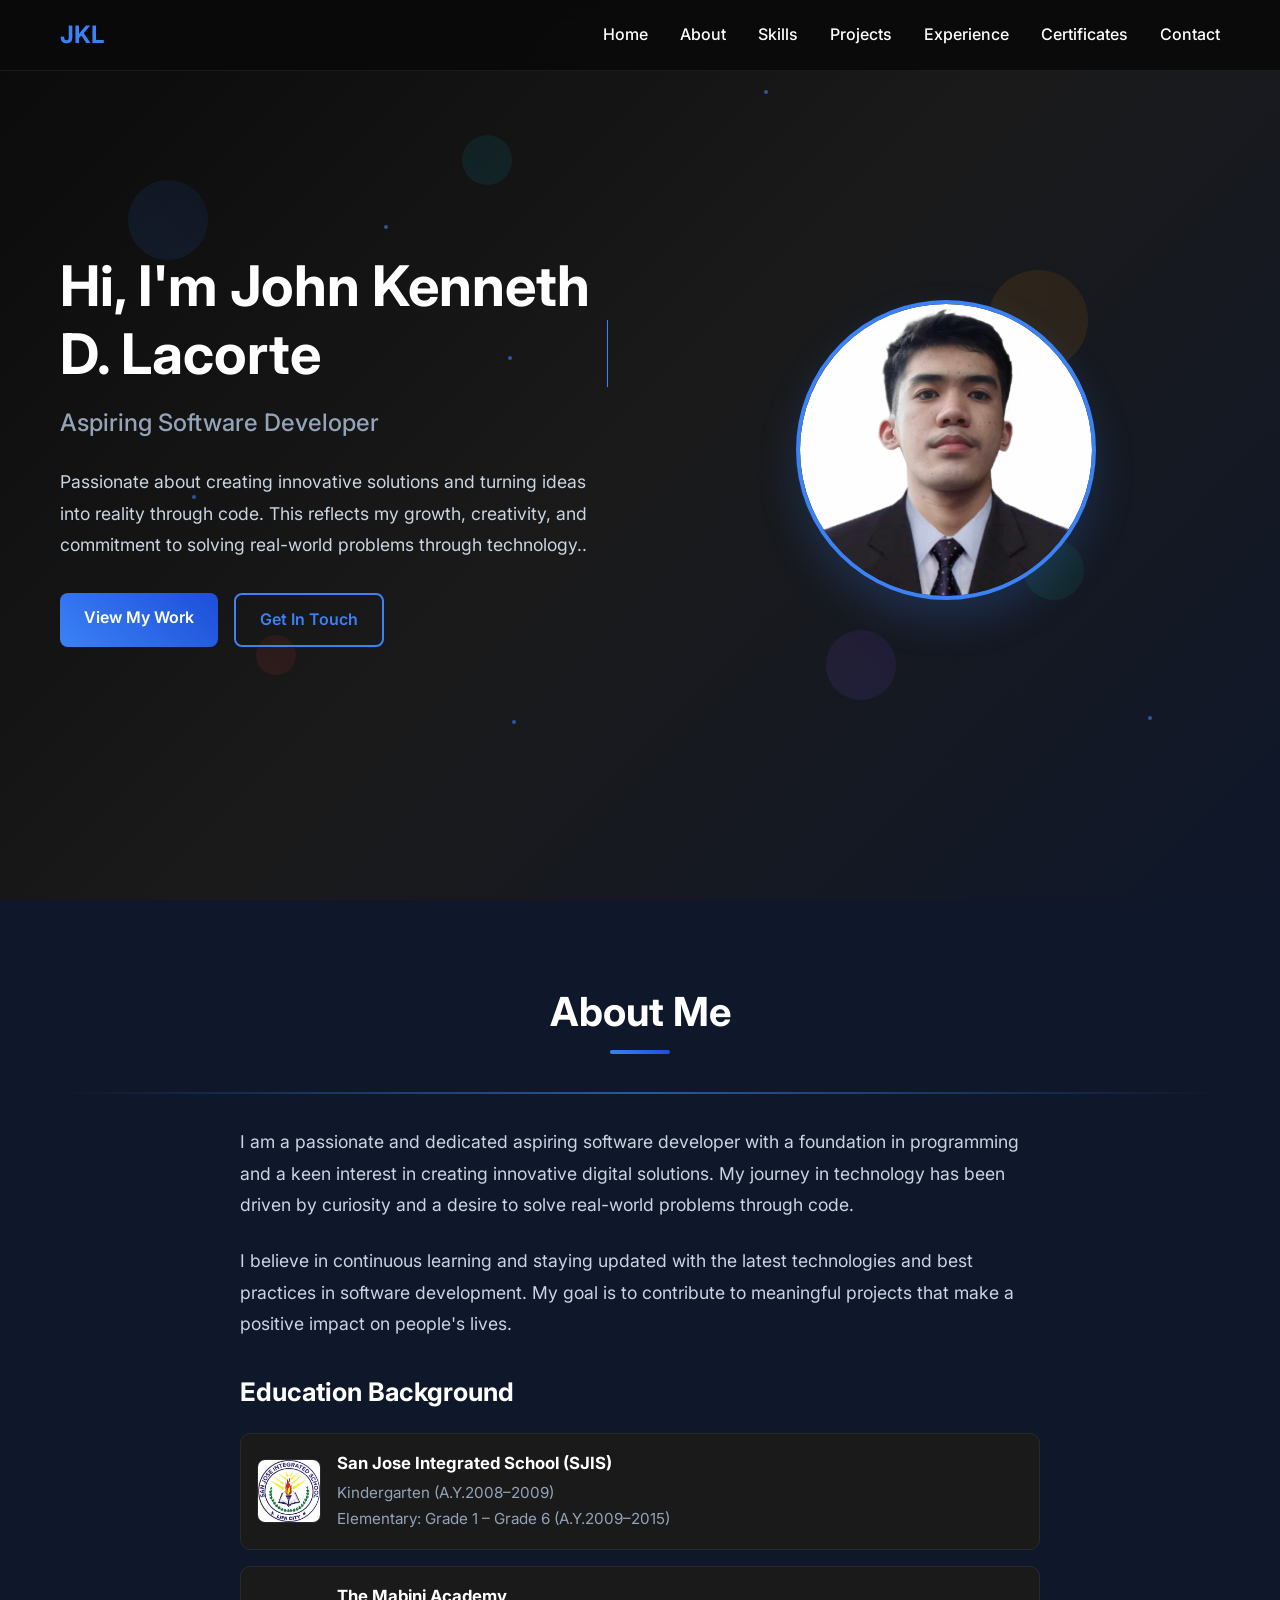
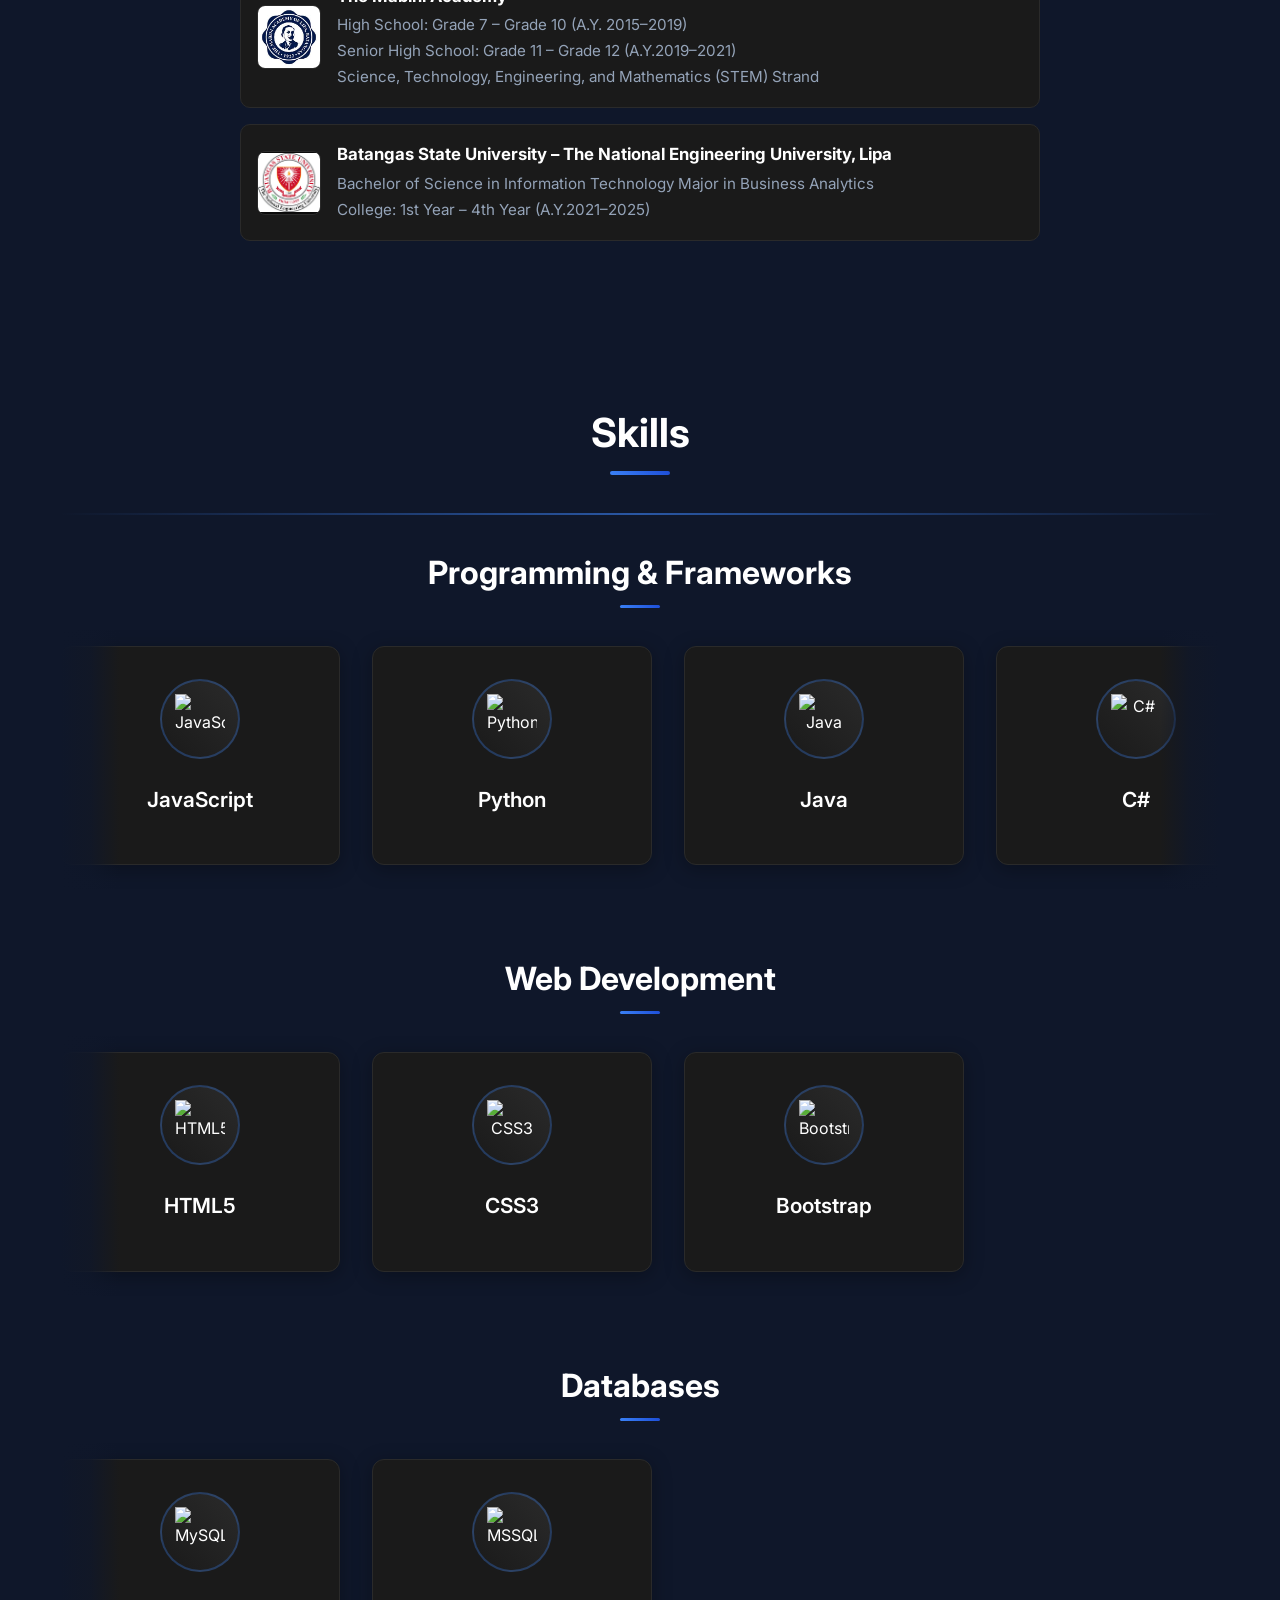
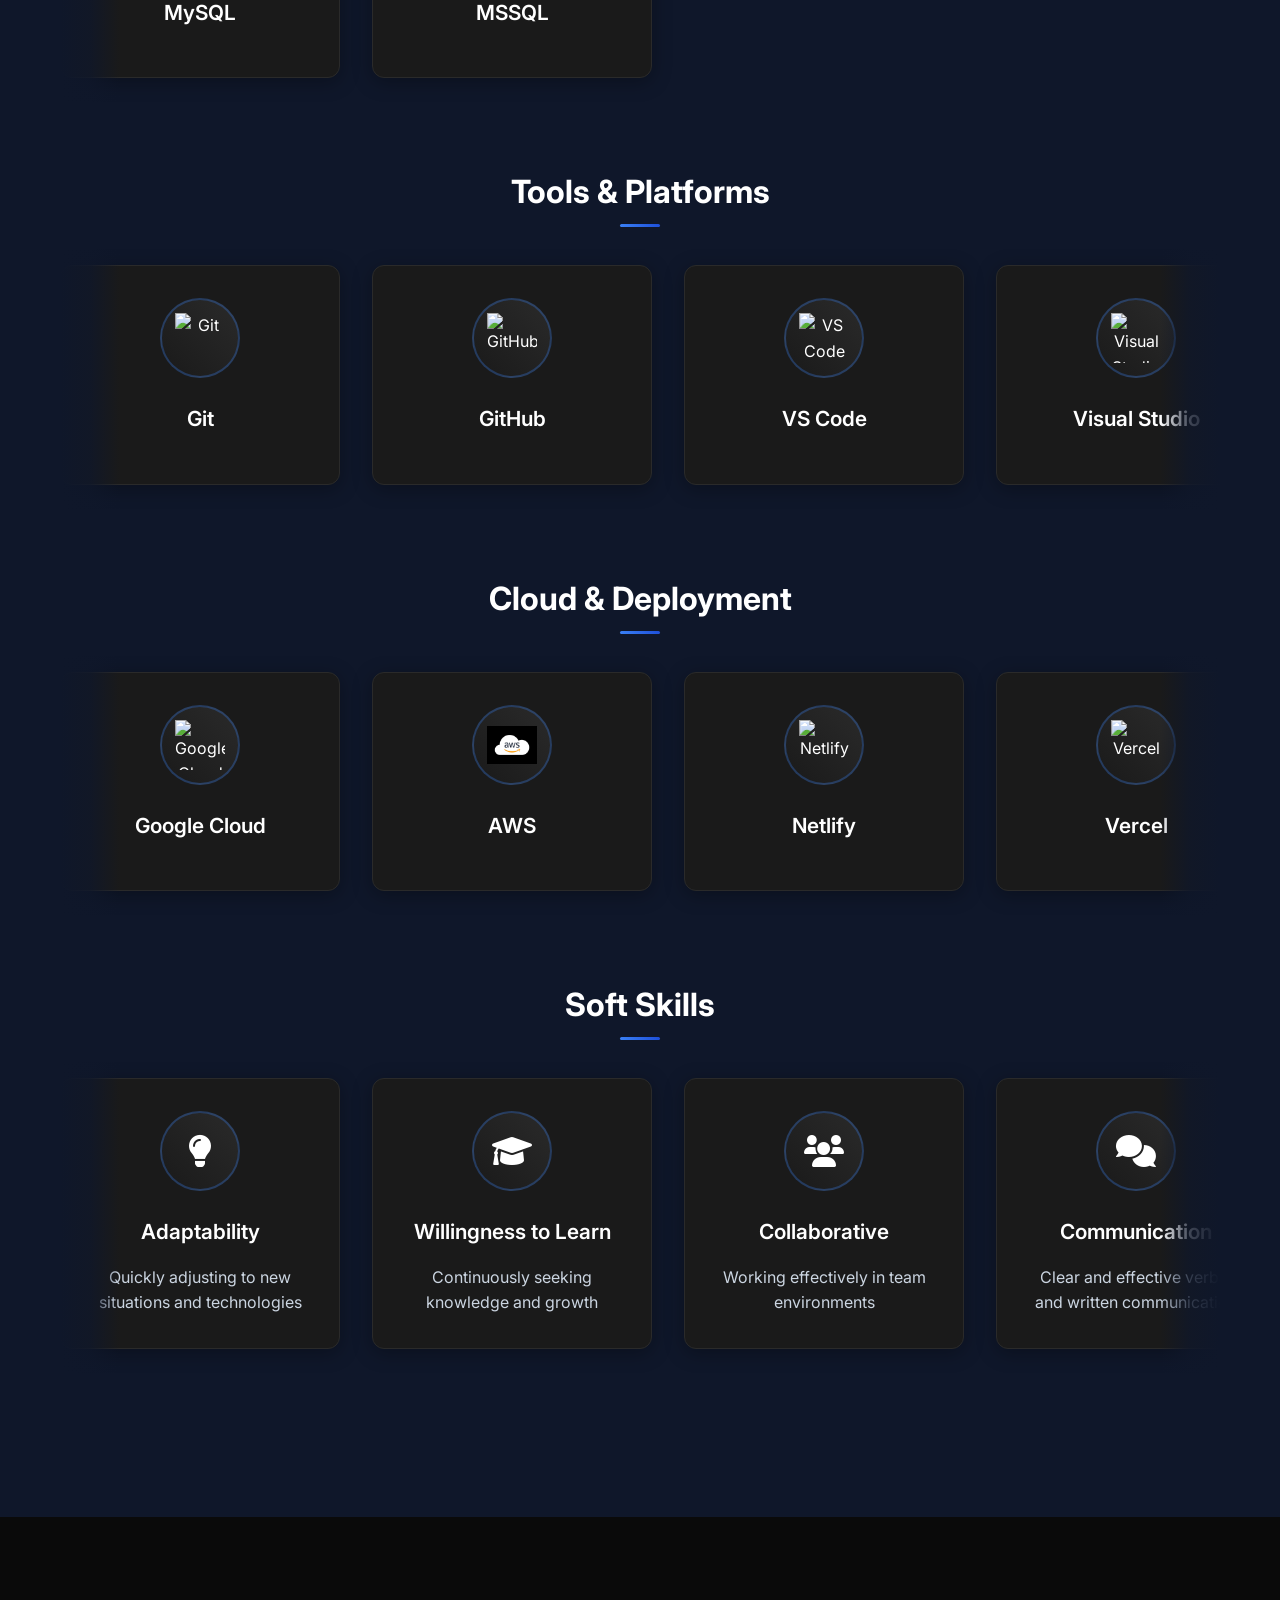
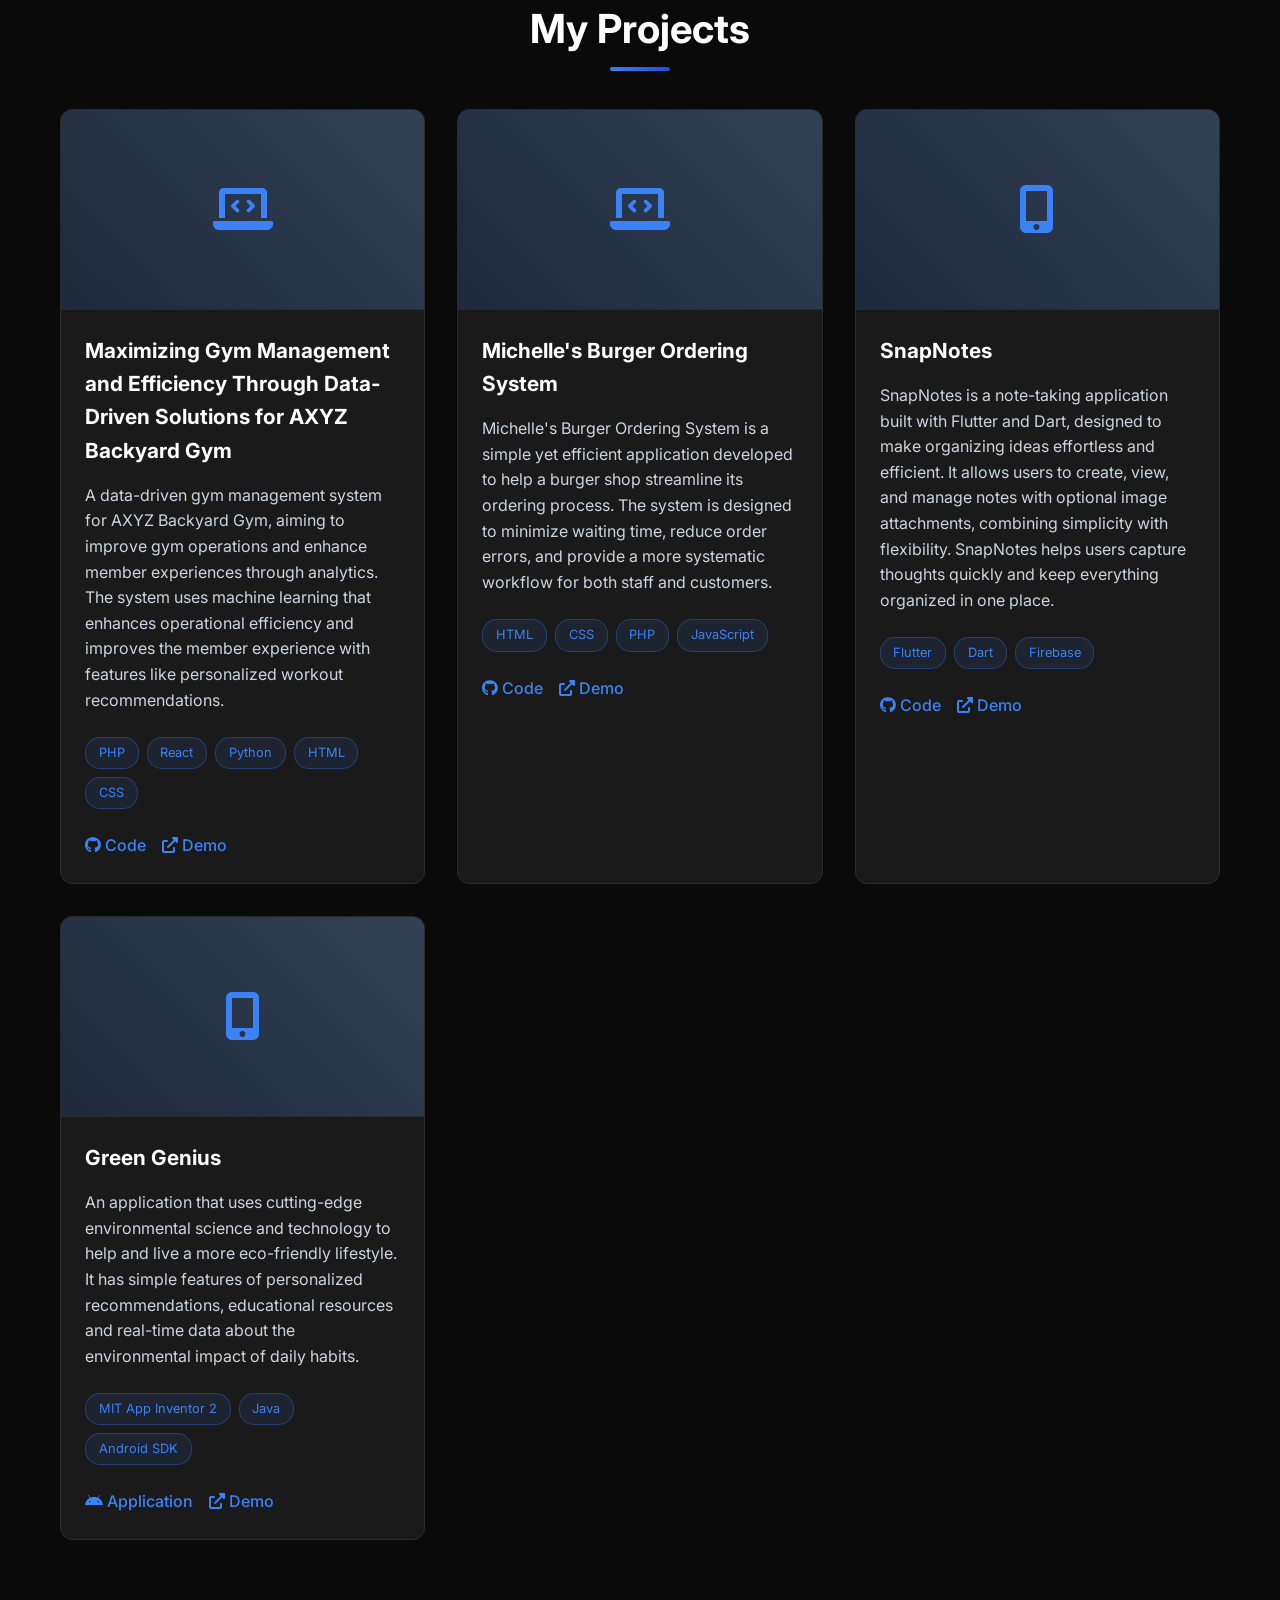
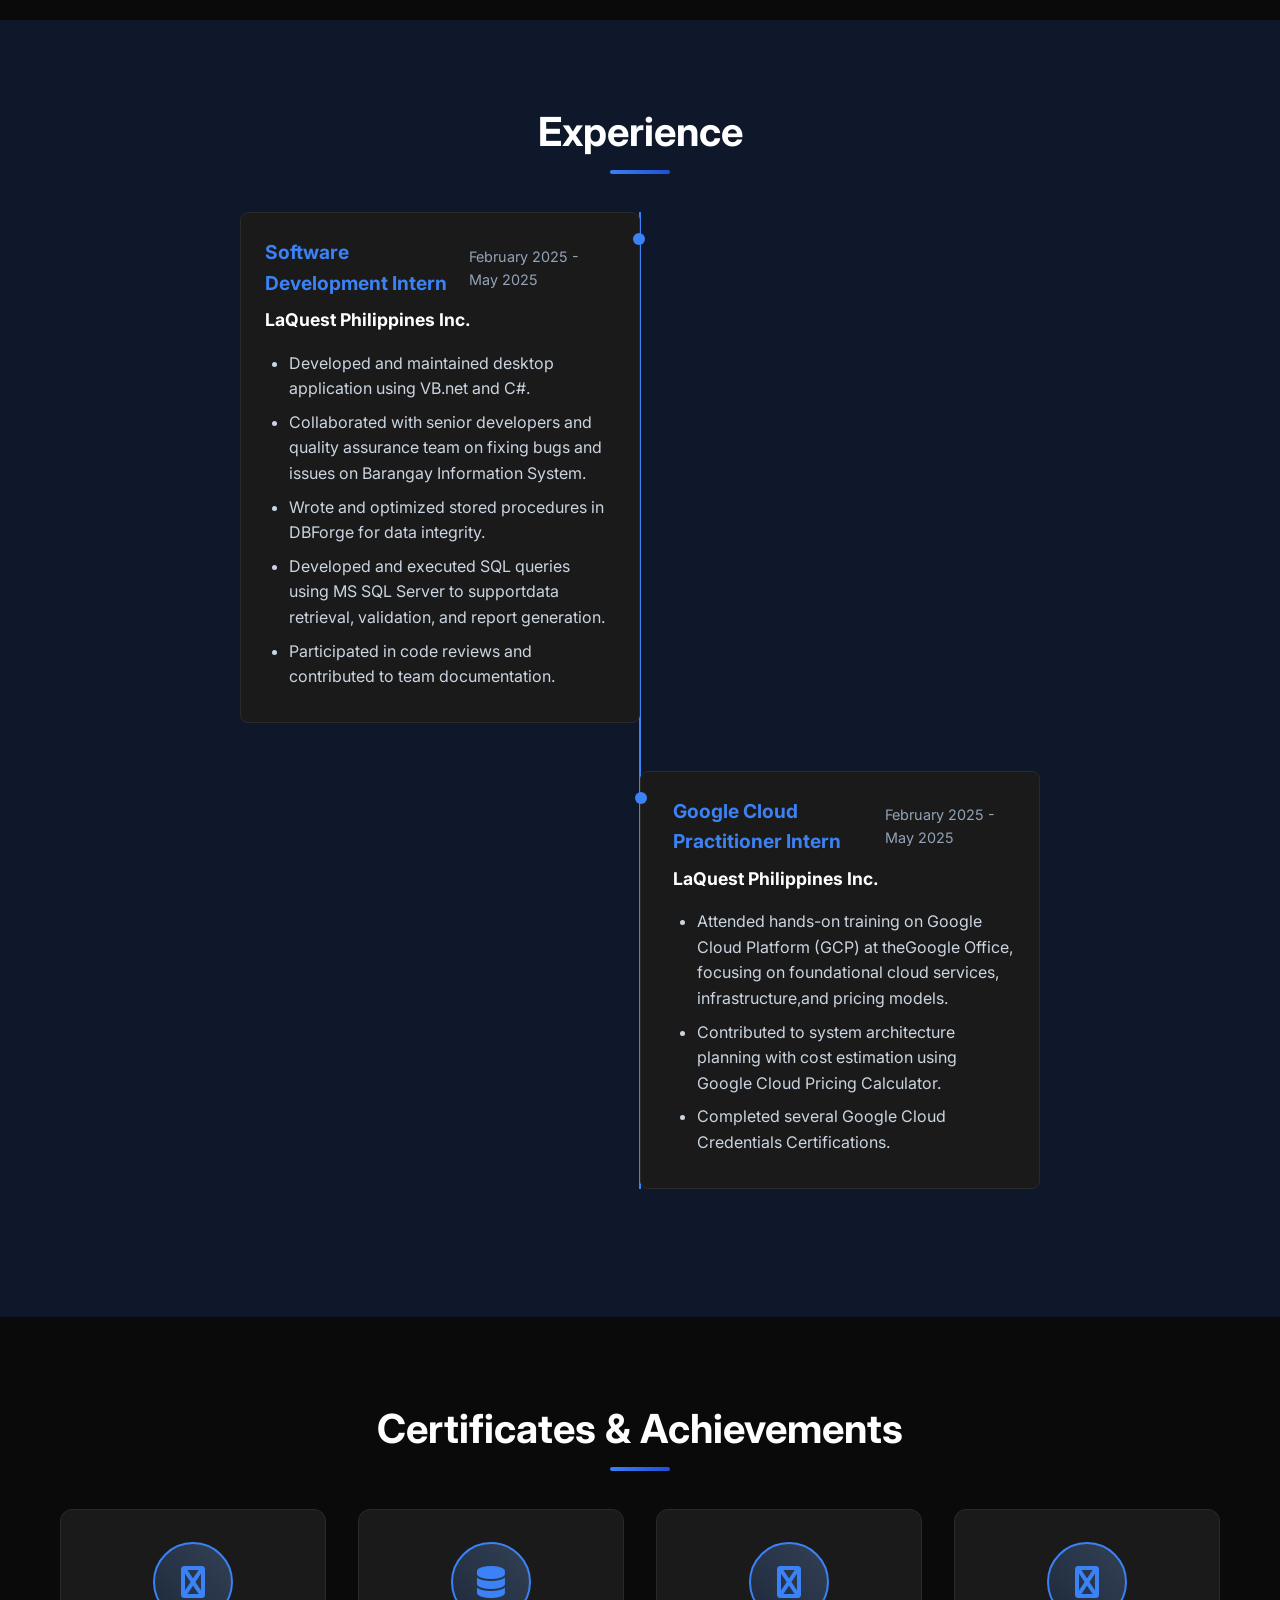
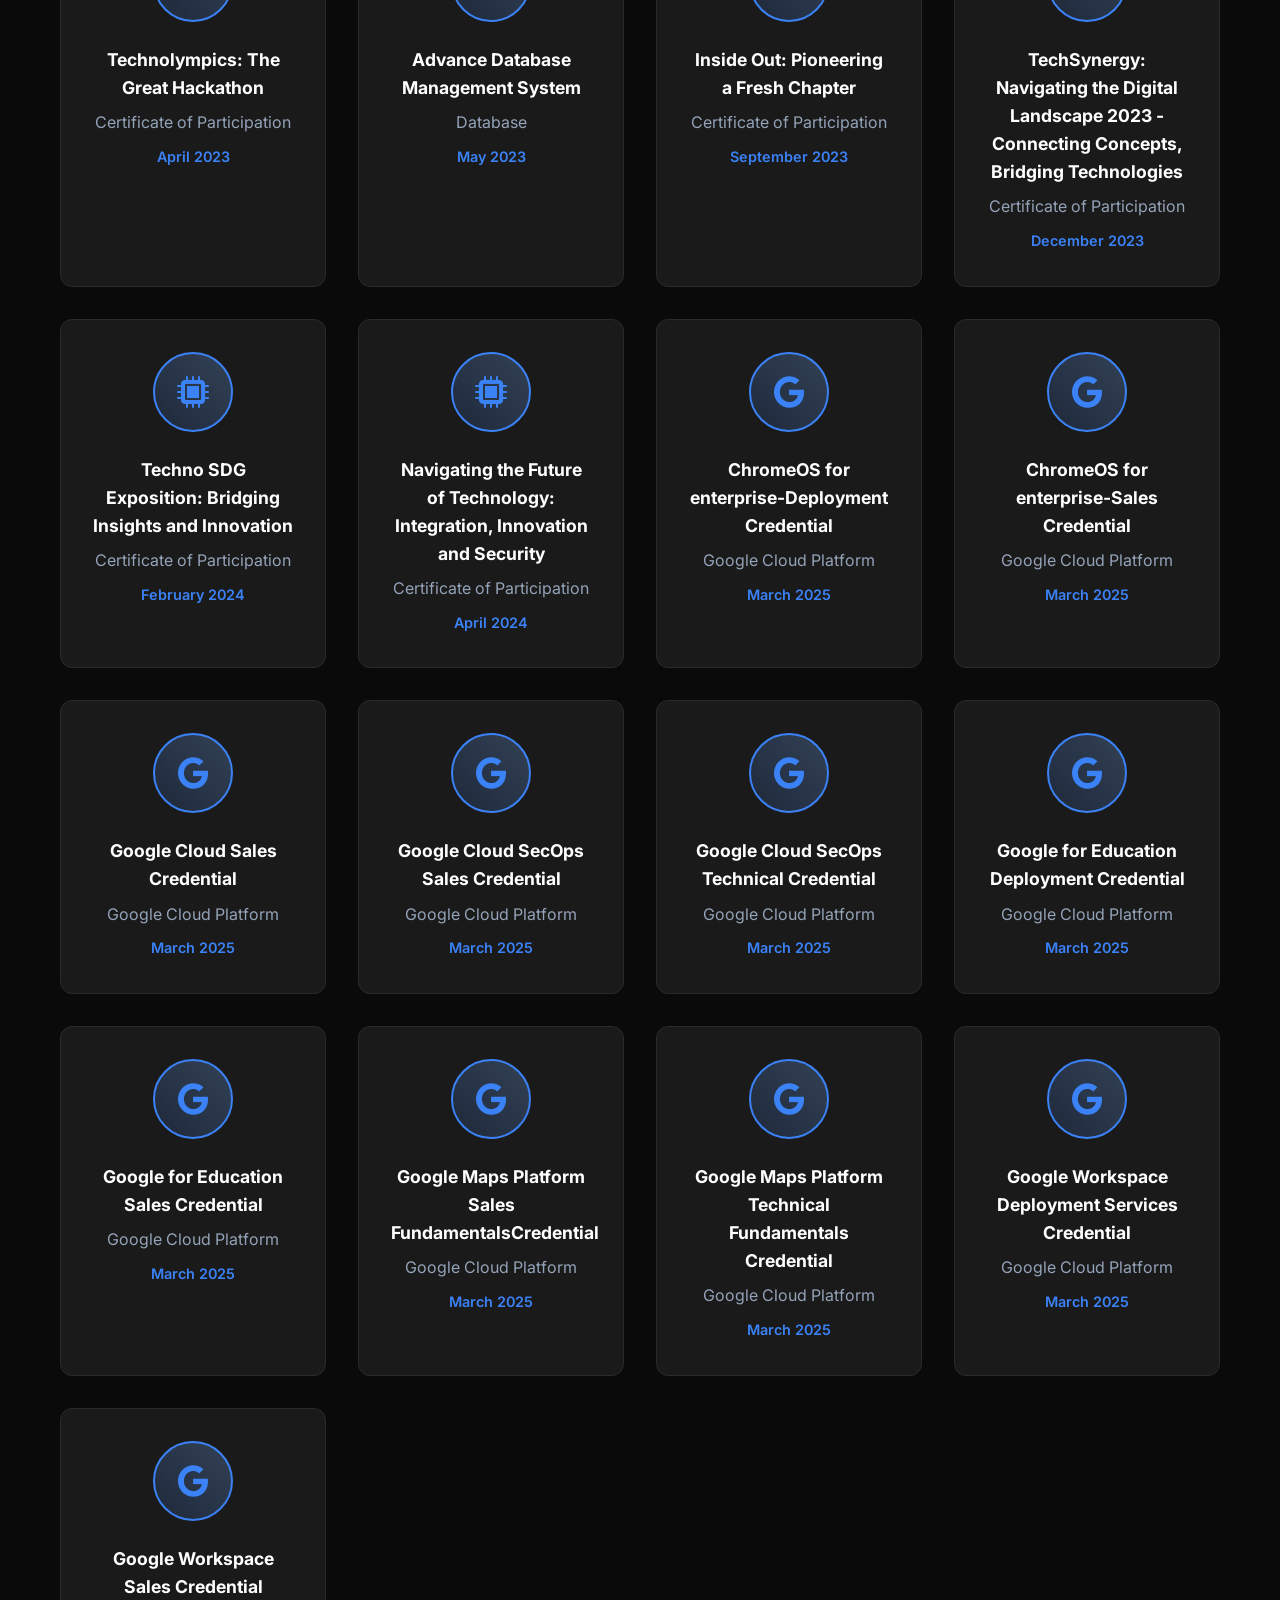
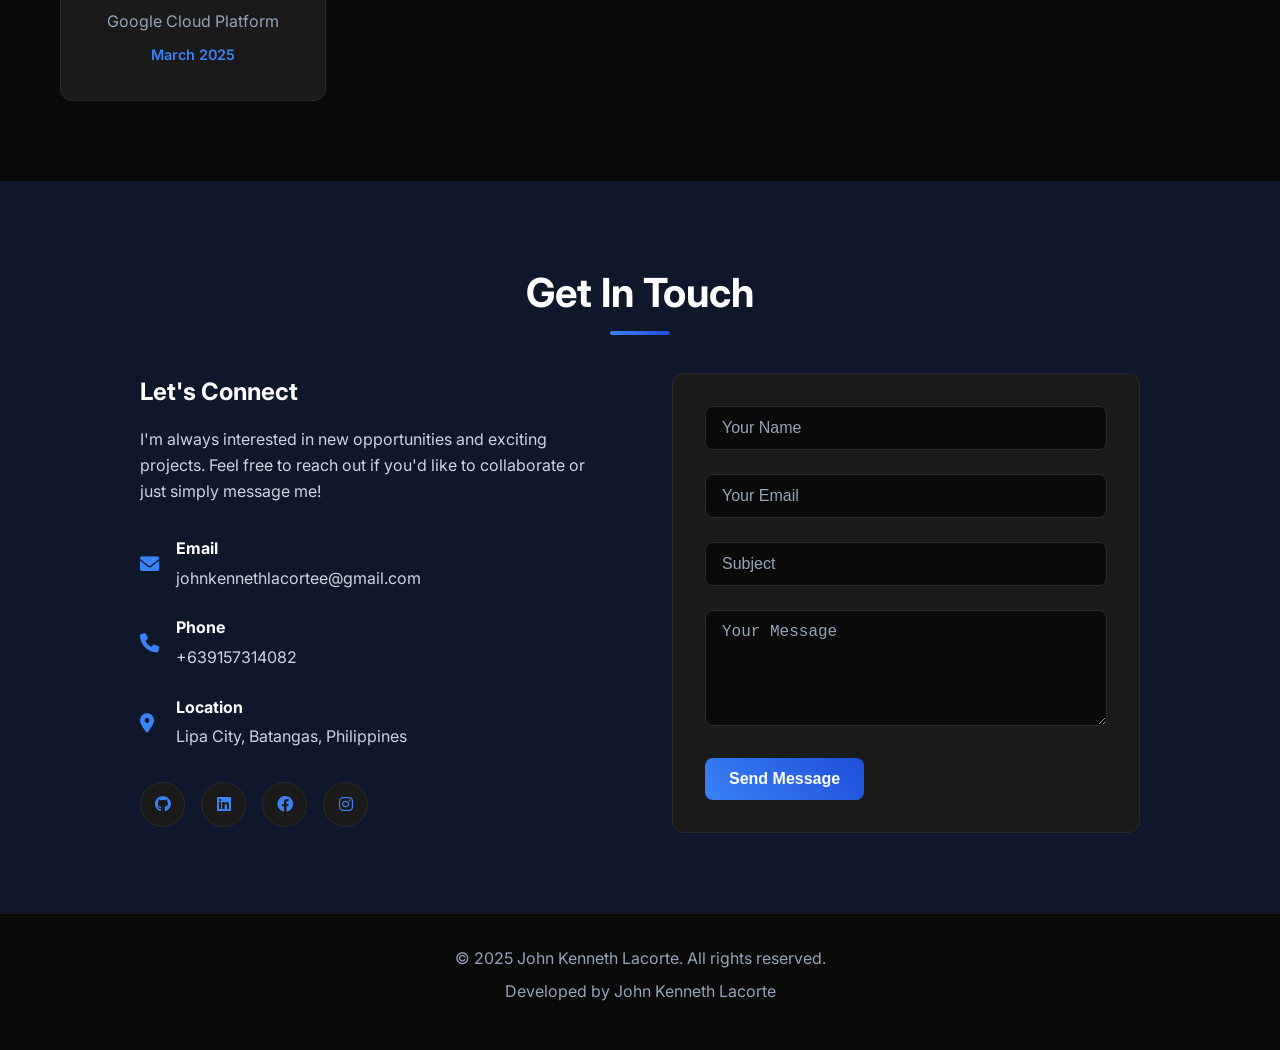
==== commit c52c771f: "update" ====
--- a/index.html
+++ b/index.html
@@ -88,7 +88,7 @@
             </div>
             <div class="hero-image">
                 <div class="profile-placeholder">
-                  <img src="JohnKenneth.jpg" alt="John Kenneth Lacorte" class="profile-pic">
+                  <img src="Images/JohnKenneth.jpg" alt="John Kenneth Lacorte" class="profile-pic">
                 </div>
             </div>              
         </div>
@@ -117,31 +117,33 @@
                         <div class="education-timeline">
                             <div class="edu-card">
                                 <div class="edu-logo">
-                                    <img src="assets/education/sjis.png" alt="San Jose Integrated School (SJIS)">
+                                    <img src="Images/SJIS.jpg" alt="San Jose Integrated School (SJIS)">
                                 </div>
                                 <div class="edu-content">
                                     <h4>San Jose Integrated School (SJIS)</h4>
-                                    <p>Kindergarten (2008–2009)</p>
-                                    <p>Elementary: Grade 1 – Grade 6 (2009–2015)</p>
+                                    <p>Kindergarten (A.Y.2008–2009)</p>
+                                    <p>Elementary: Grade 1 – Grade 6 (A.Y.2009–2015)</p>
                                 </div>
                             </div>
                             <div class="edu-card">
                                 <div class="edu-logo">
-                                    <img src="assets/education/tma.png" alt="The Mabini Academy">
+                                    <img src="Images/TMA.jpg" alt="The Mabini Academy">
                                 </div>
                                 <div class="edu-content">
                                     <h4>The Mabini Academy</h4>
-                                    <p>High School: Grade 7 – Grade 10 (2015–2019)</p>
-                                    <p>Senior High School: Grade 11 – Grade 12 (2019–2021)</p>
+                                    <p>High School: Grade 7 – Grade 10 (A.Y. 2015–2019)</p>
+                                    <p>Senior High School: Grade 11 – Grade 12 (A.Y.2019–2021)</p>
+                                    <p>Science, Technology, Engineering, and Mathematics (STEM) Strand</p>
                                 </div>
                             </div>
                             <div class="edu-card">
                                 <div class="edu-logo">
-                                    <img src="assets/education/bsu.png" alt="Batangas State University – The National Engineering University (Lipa)">
+                                    <img src="Images/BSU.png" alt="Batangas State University – The National Engineering University Lipa">
                                 </div>
                                 <div class="edu-content">
                                     <h4>Batangas State University – The National Engineering University, Lipa</h4>
-                                    <p>College: 1st Year – 4th Year (2021–2025)</p>
+                                    <p>Bachelor of Science in Information Technology Major in Business Analytics</p>
+                                    <p>College: 1st Year – 4th Year (A.Y.2021–2025)</p>
                                 </div>
                             </div>
                         </div>
@@ -153,7 +155,7 @@
     <!-- Skills Section -->
     <section id="skills" class="skills">
         <div class="container">
-            <h2 class="section-title">Skills & Expertise</h2>
+            <h2 class="section-title">Skills</h2>
             <div class="section-divider"></div>
             
             <!-- Programming & Frameworks -->
@@ -298,7 +300,7 @@
                         </div>
                         <div class="skill-card">
                             <div class="skill-icon">
-                                <img src="https://cdn.jsdelivr.net/gh/devicons/devicon/icons/amazonwebservices/amazonwebservices-original.svg" alt="AWS">
+                                <img src="Images/AWS.png" alt="AWS">
                             </div>
                             <h4>AWS</h4>
                         </div>
@@ -316,7 +318,7 @@
                         </div>
                         <div class="skill-card">
                             <div class="skill-icon">
-                                <img src="https://cdn.jsdelivr.net/gh/devicons/devicon/icons/render/render-original.svg" alt="Render">
+                                <img src="Images/Render.png" alt="Render">
                             </div>
                             <h4>Render</h4>
                         </div>
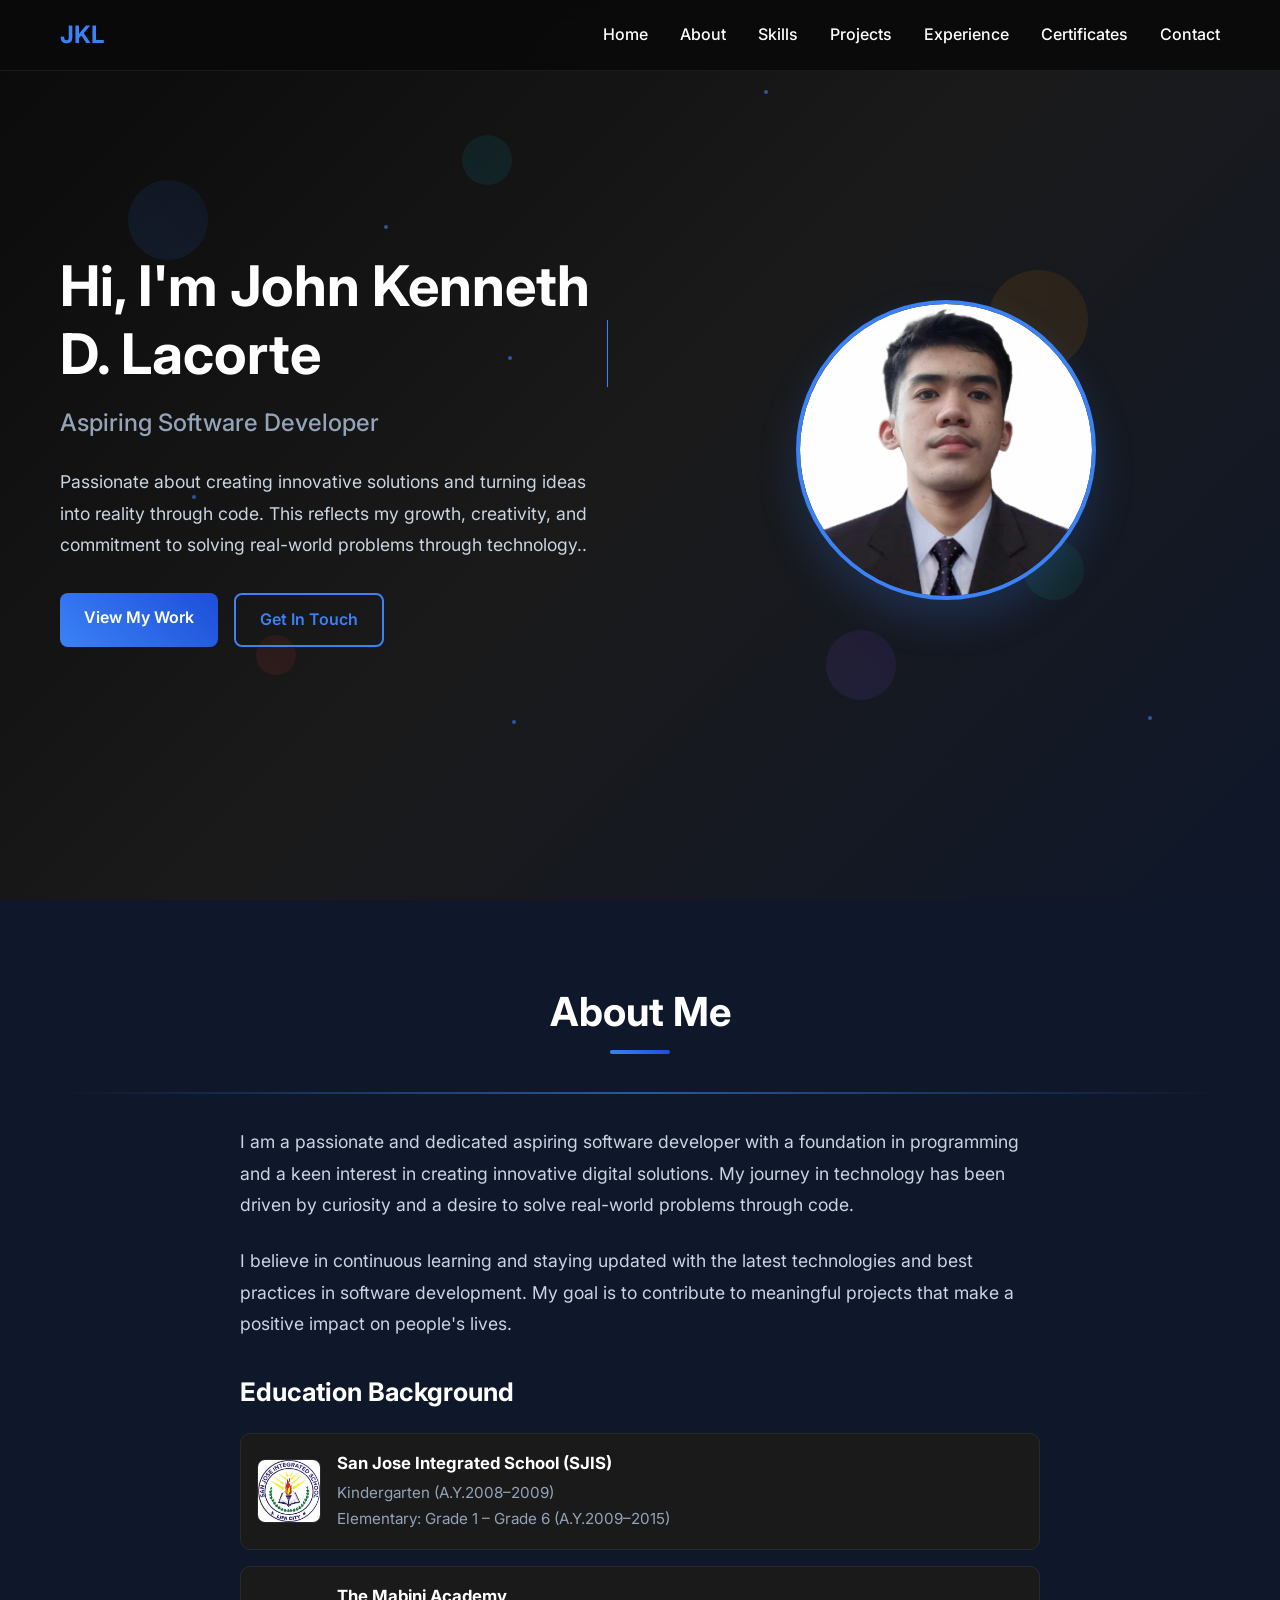
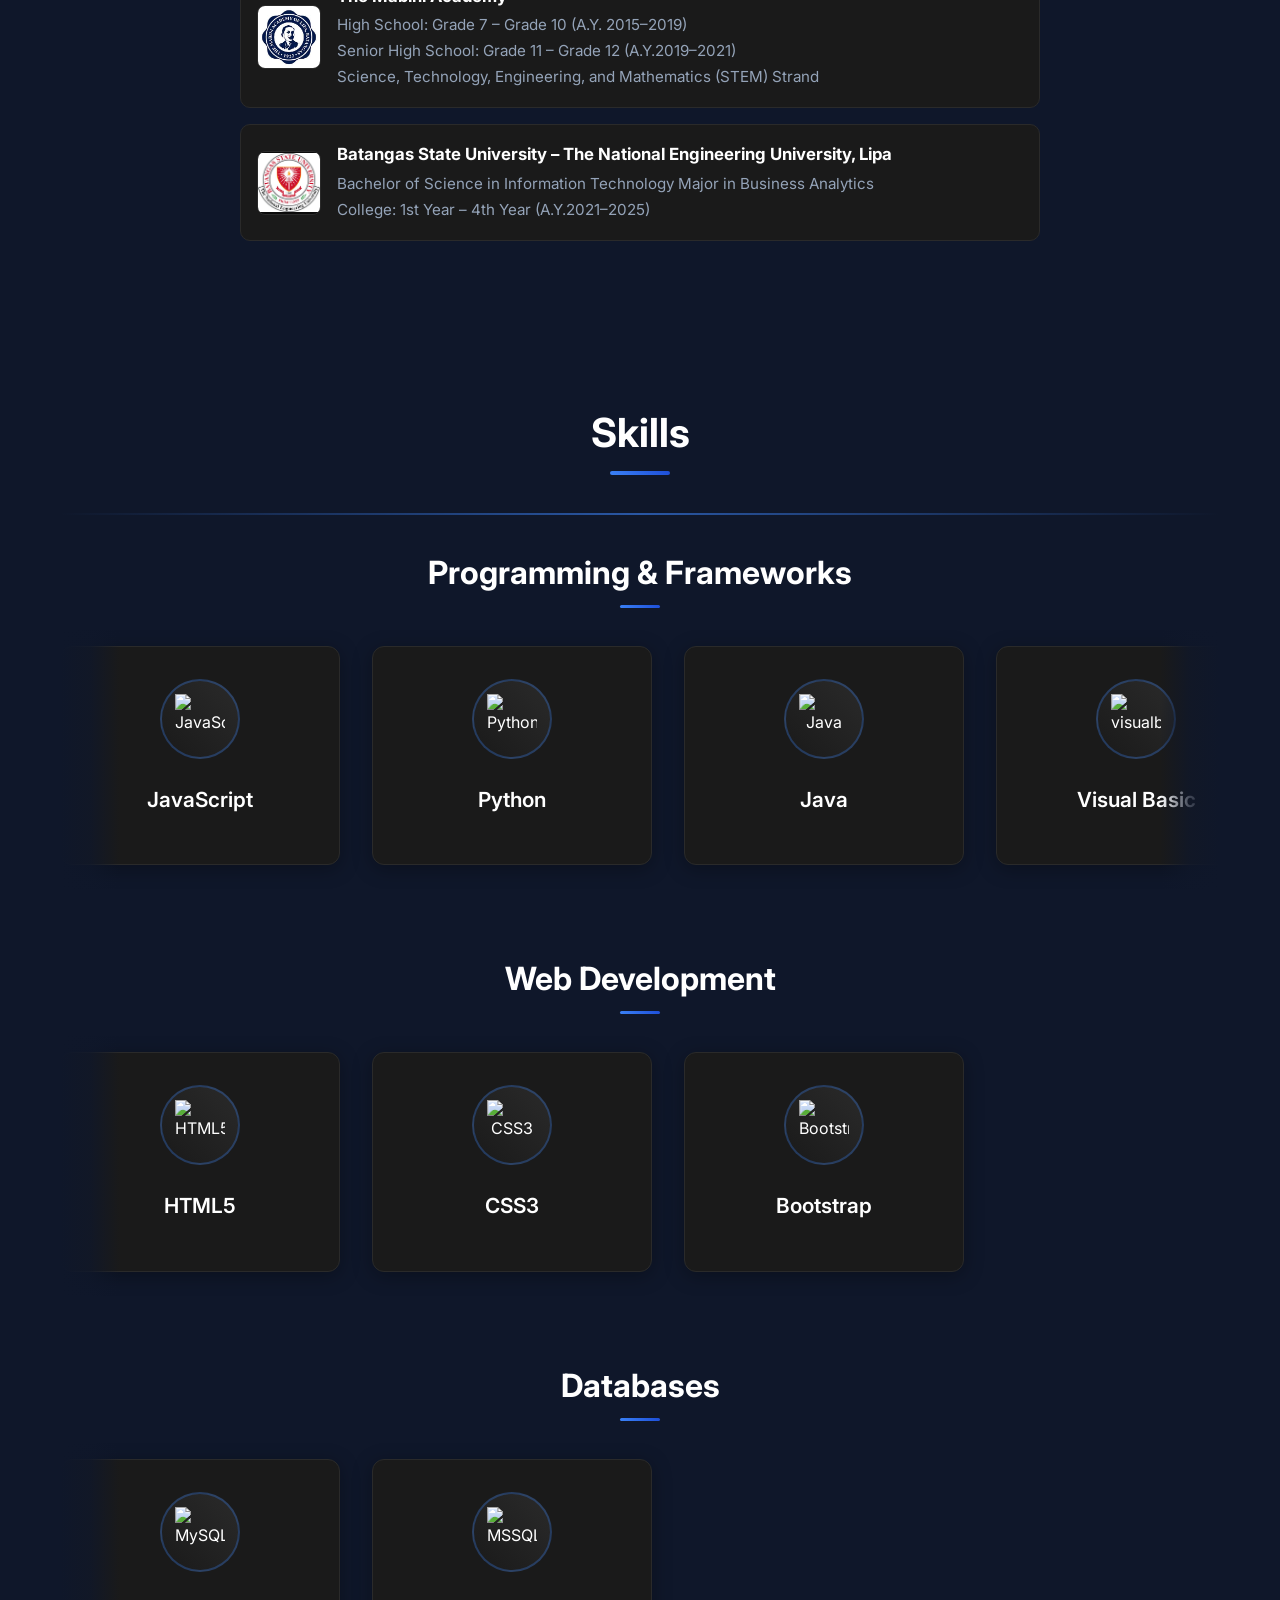
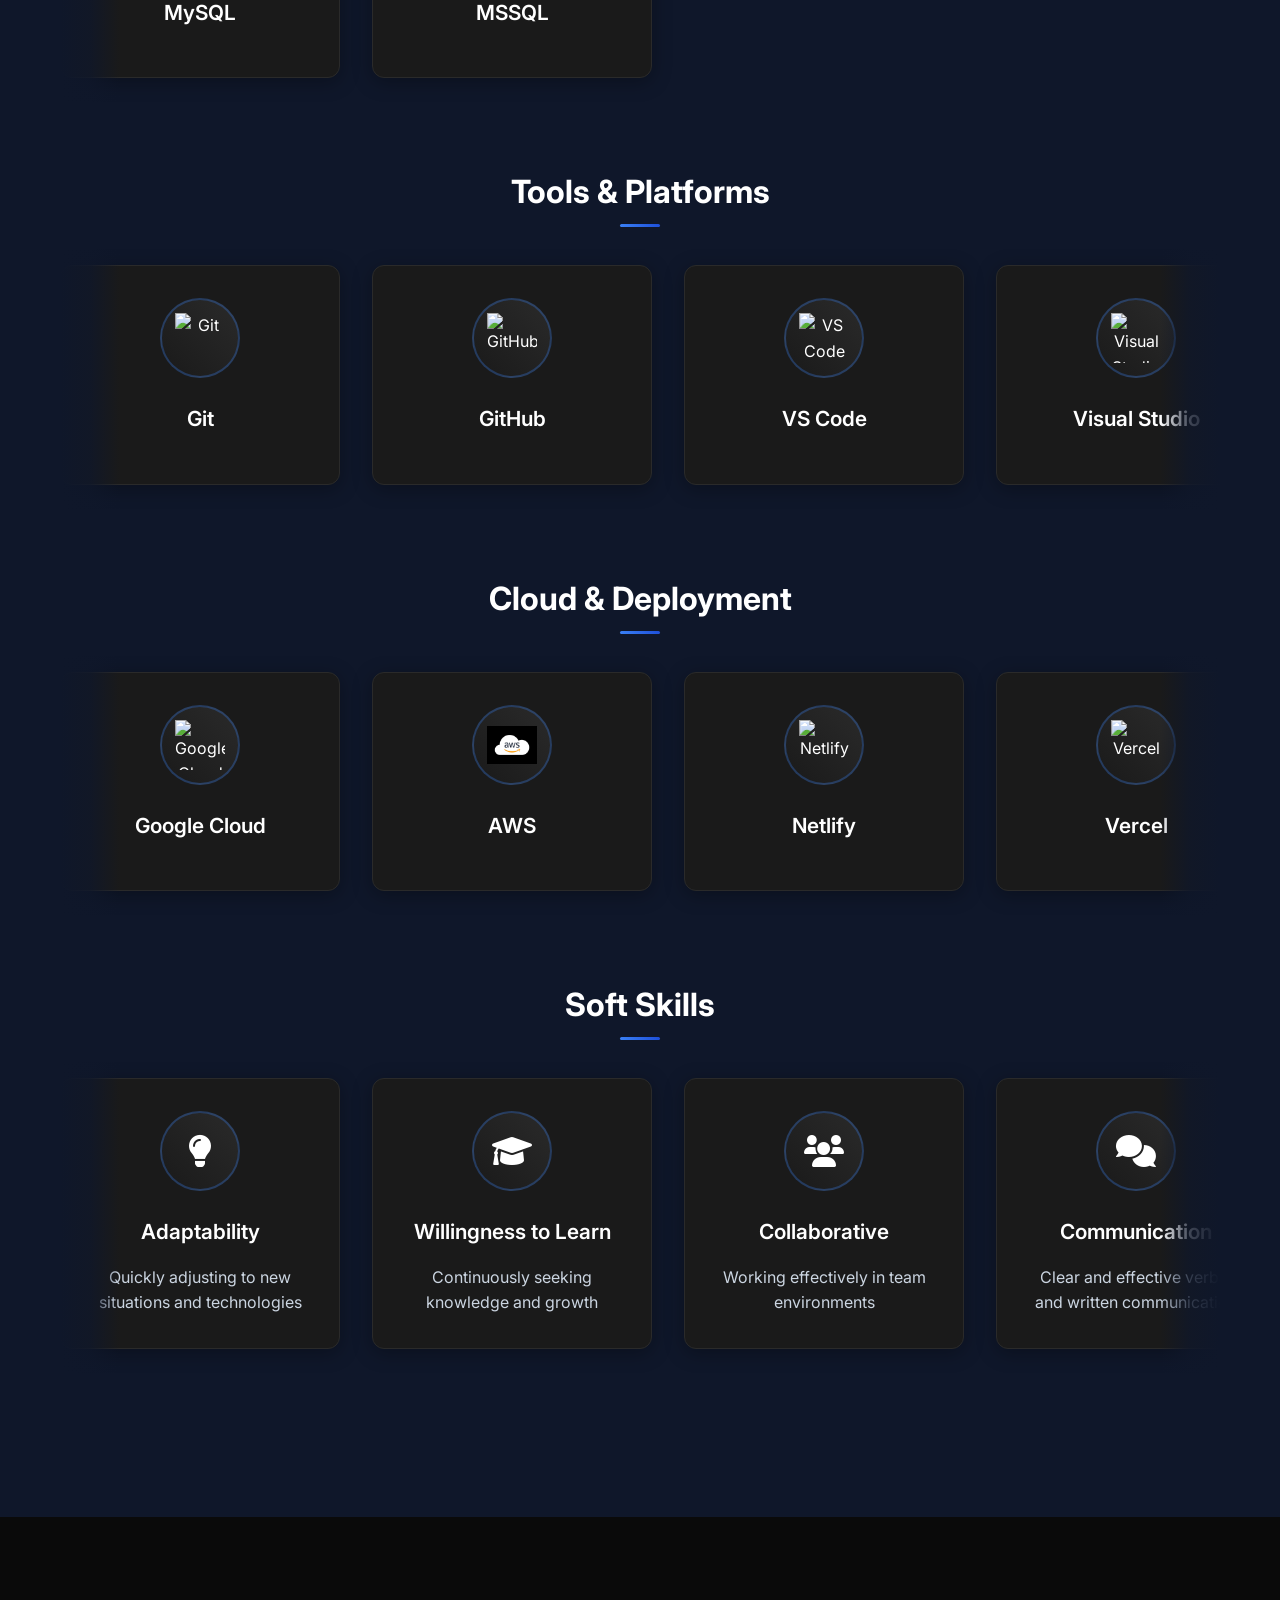
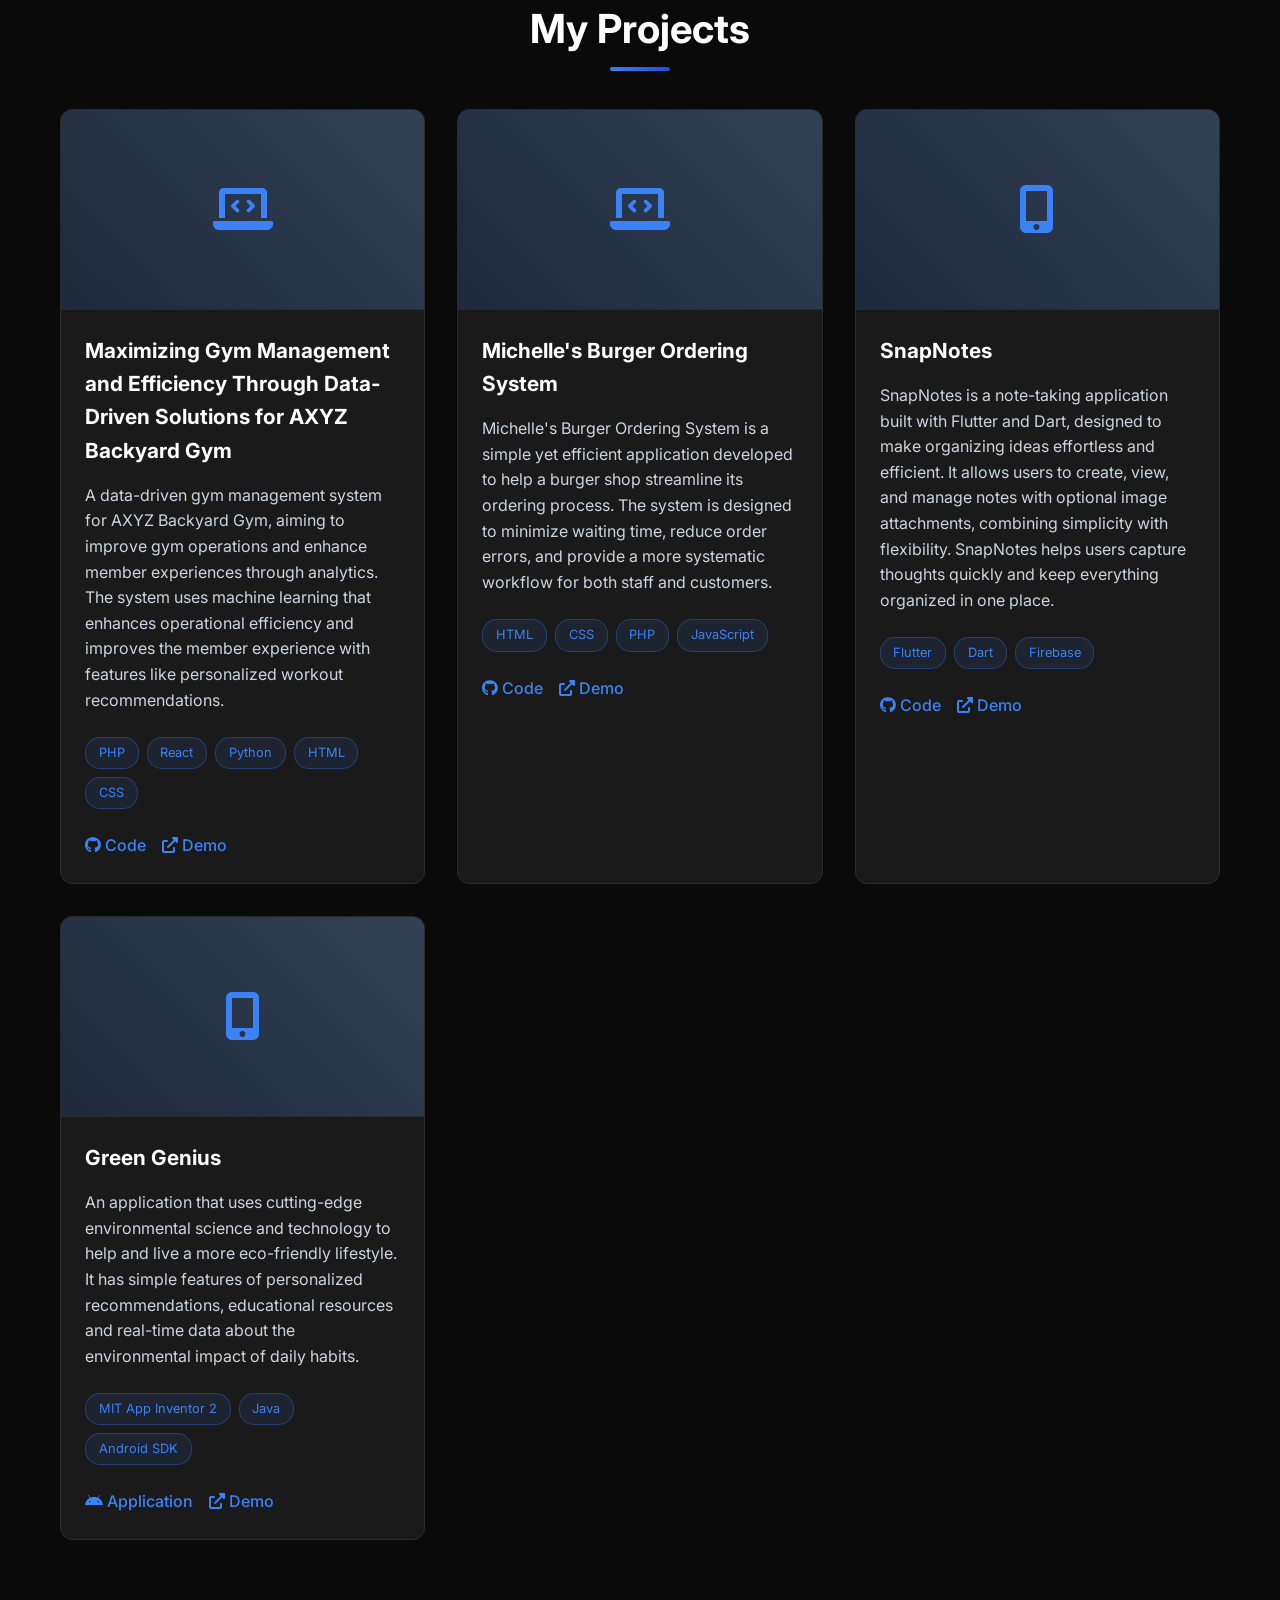
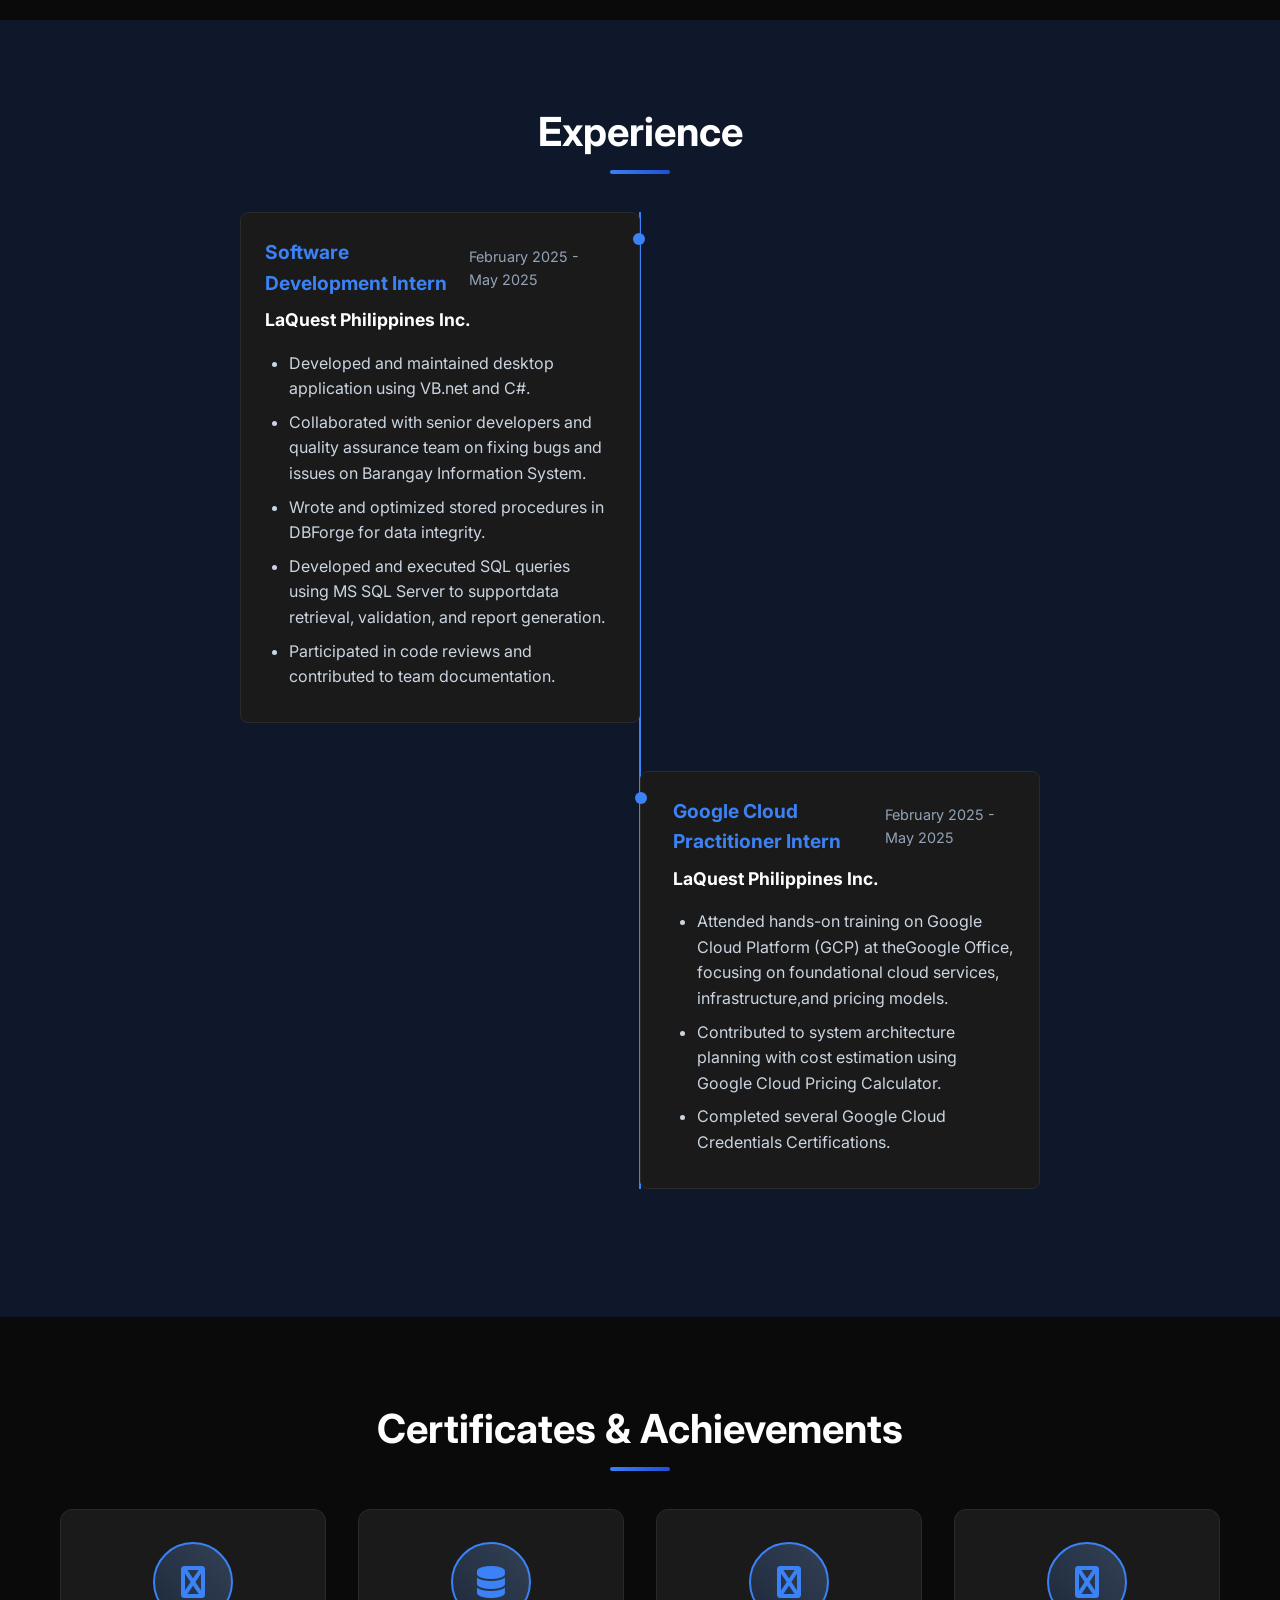
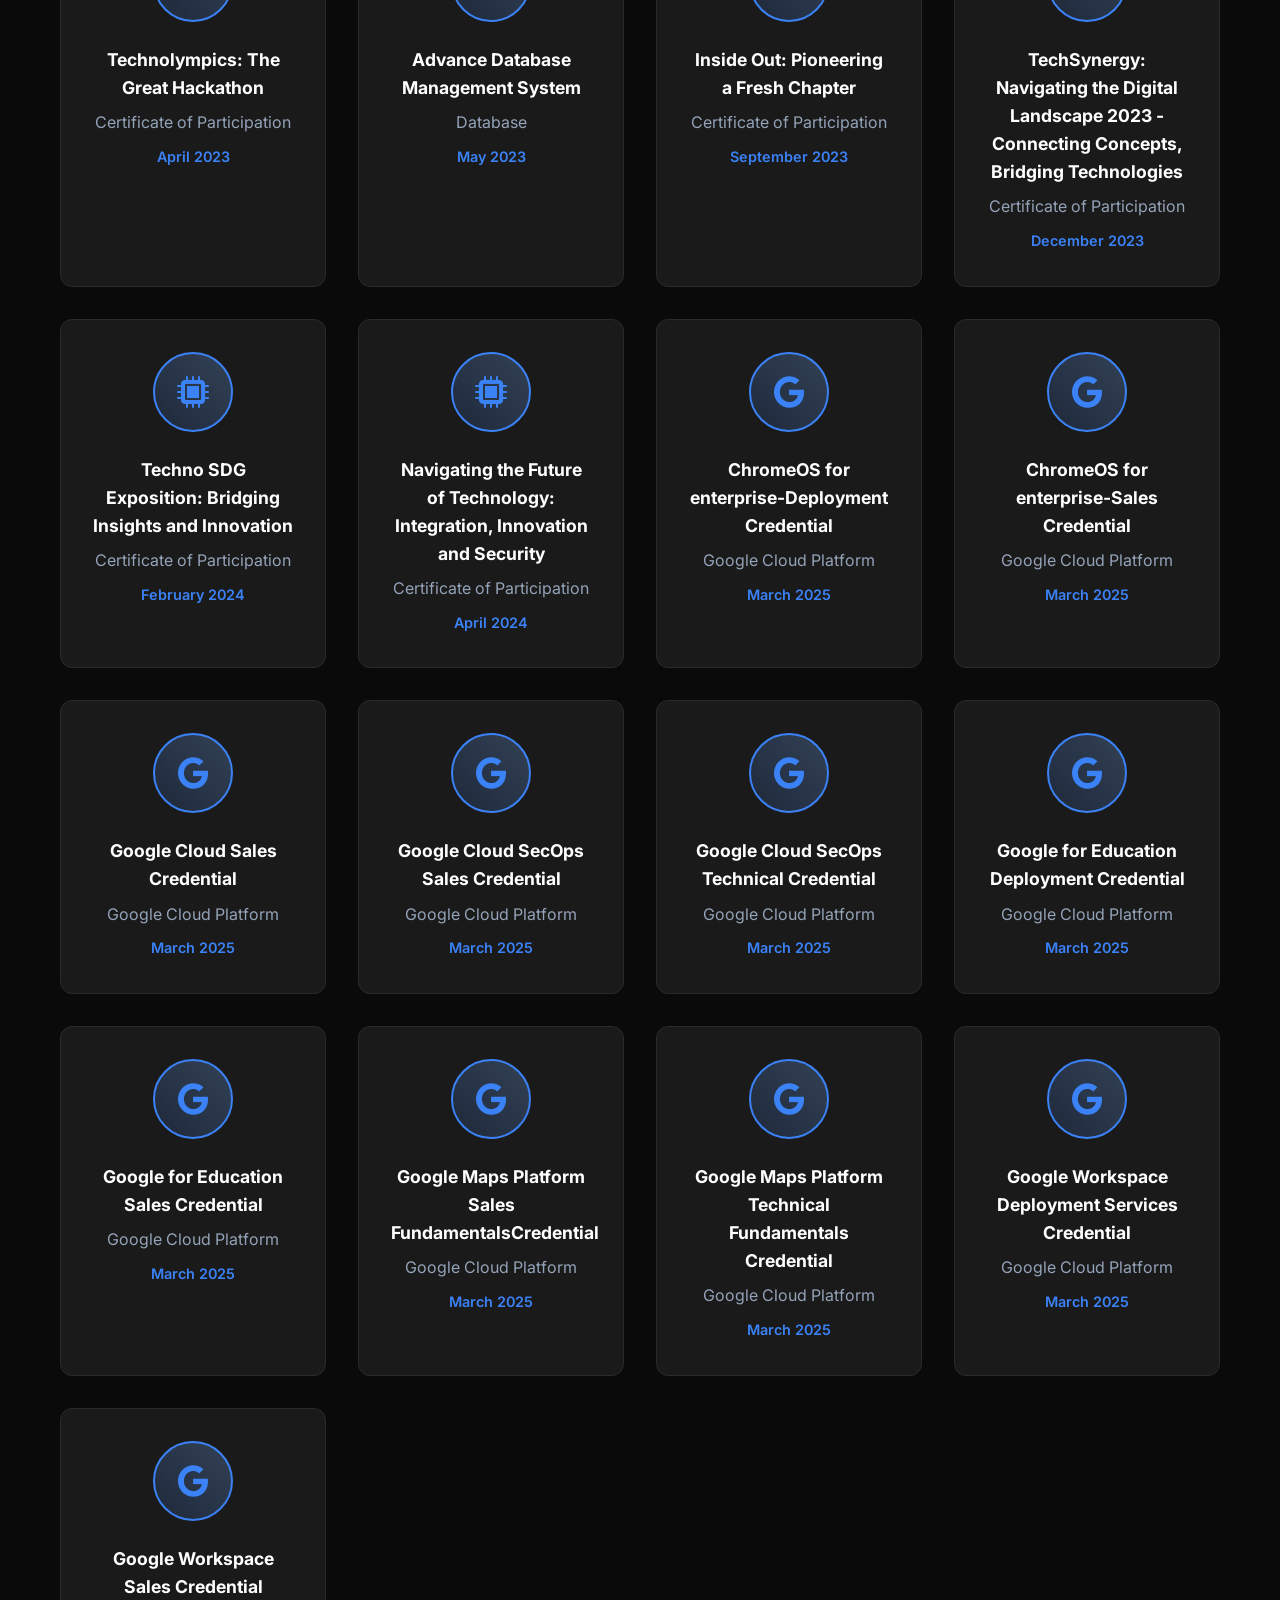
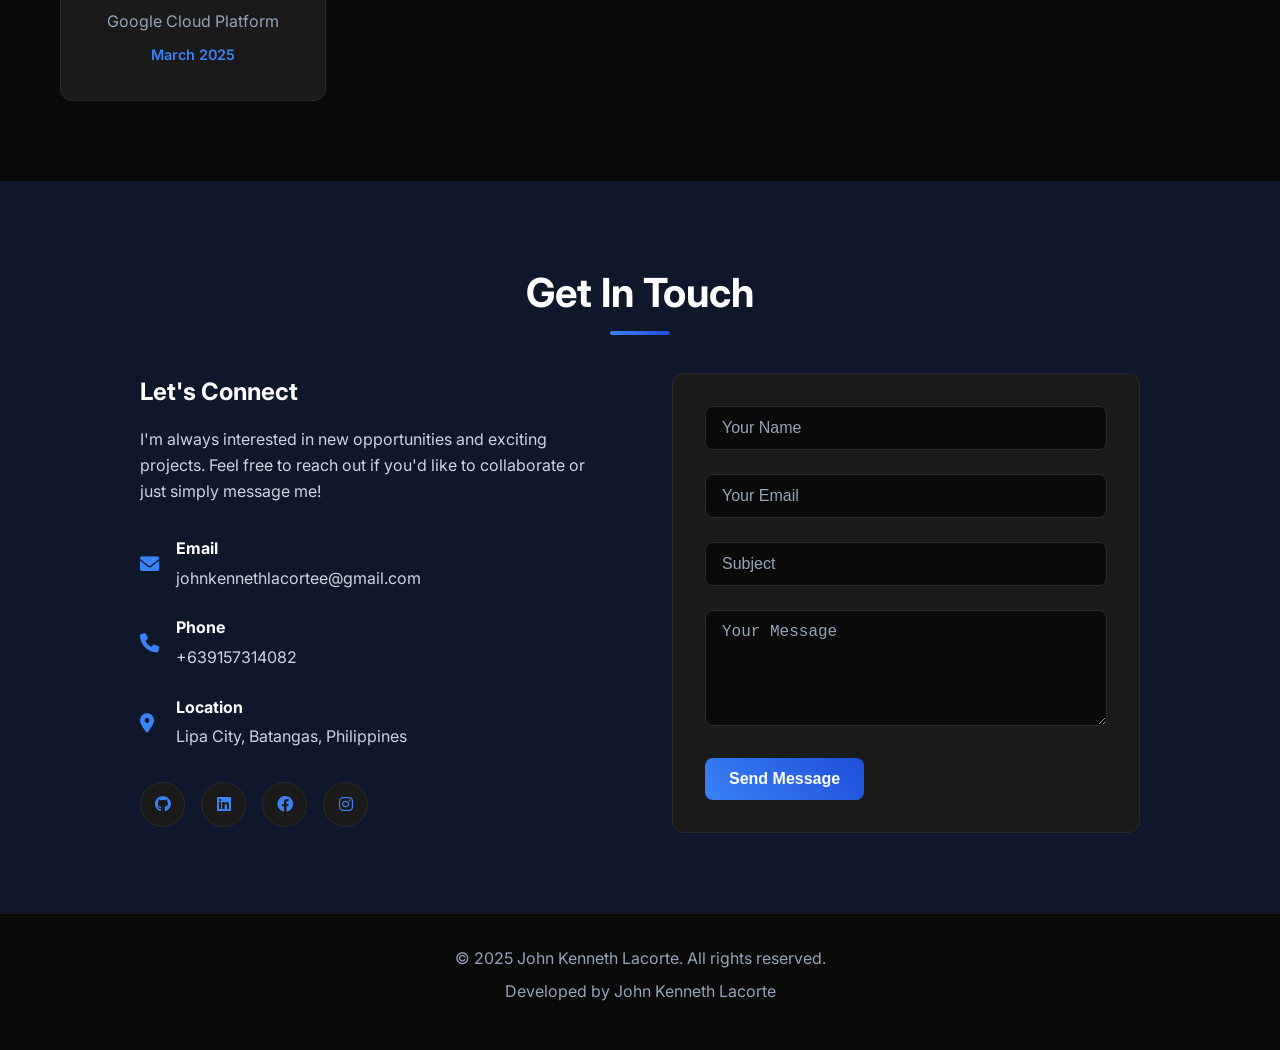
==== commit f9c4103f: "vb" ====
--- a/index.html
+++ b/index.html
@@ -183,6 +183,12 @@
                         </div>
                         <div class="skill-card">
                             <div class="skill-icon">
+                                <img src="https://cdn.jsdelivr.net/gh/devicons/devicon/icons/visualbasic/visualbasic-original.svg" alt="visualbasic">
+                            </div>
+                            <h4>Visual Basic</h4>
+                        </div>
+                        <div class="skill-card">
+                            <div class="skill-icon">
                                 <img src="https://cdn.jsdelivr.net/gh/devicons/devicon/icons/csharp/csharp-original.svg" alt="C#">
                             </div>
                             <h4>C#</h4>
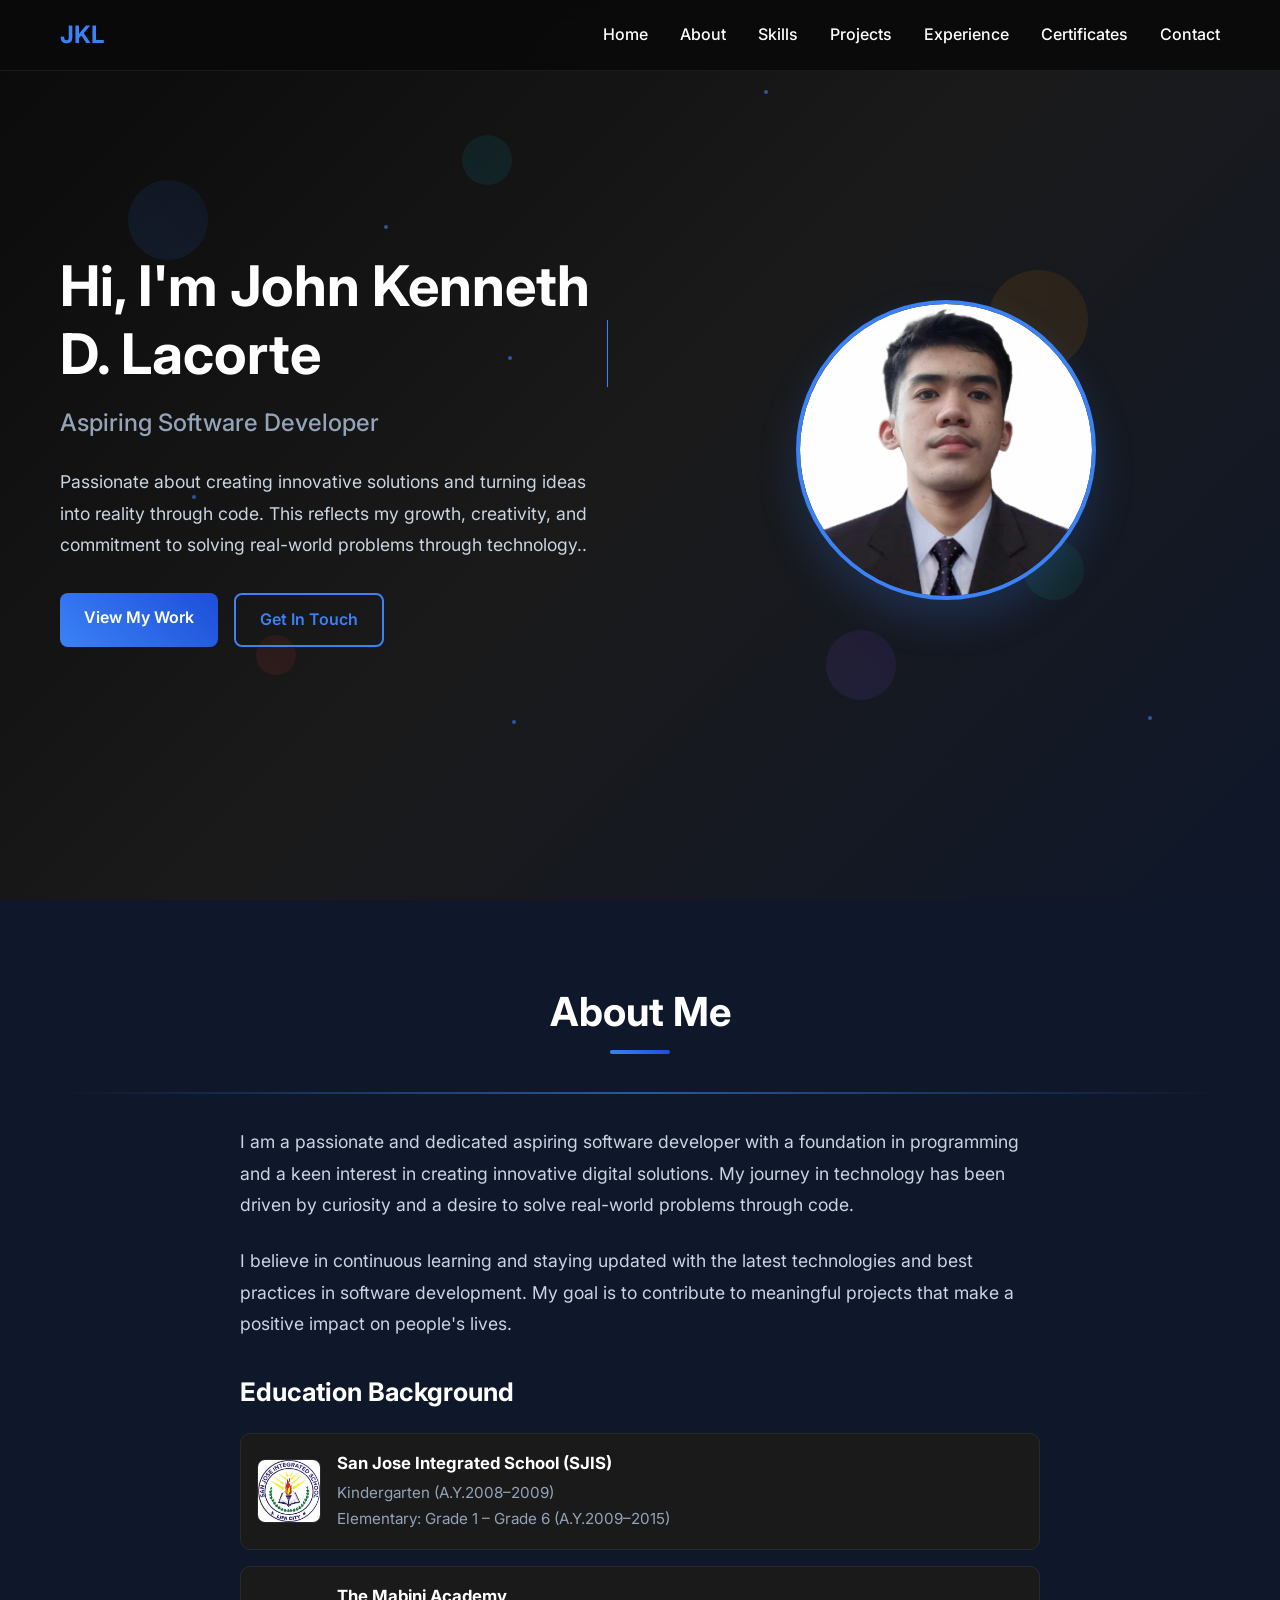
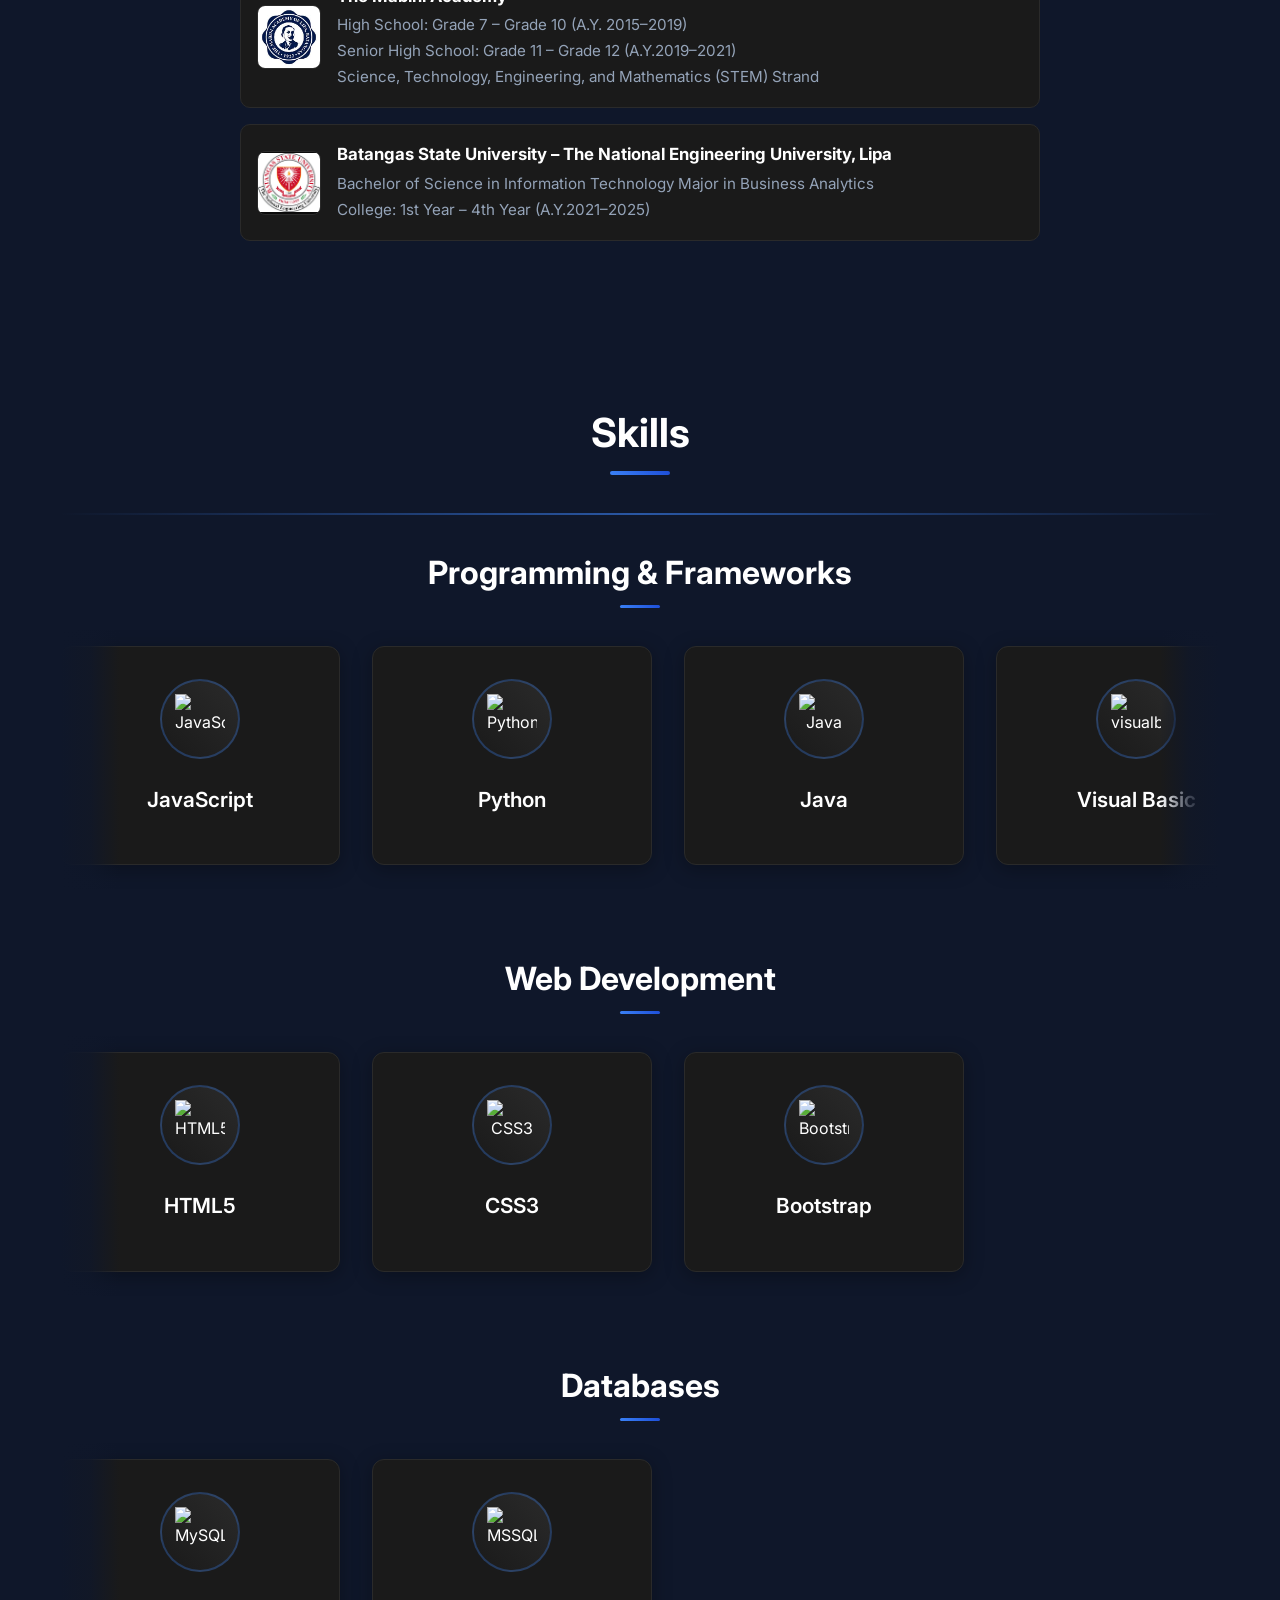
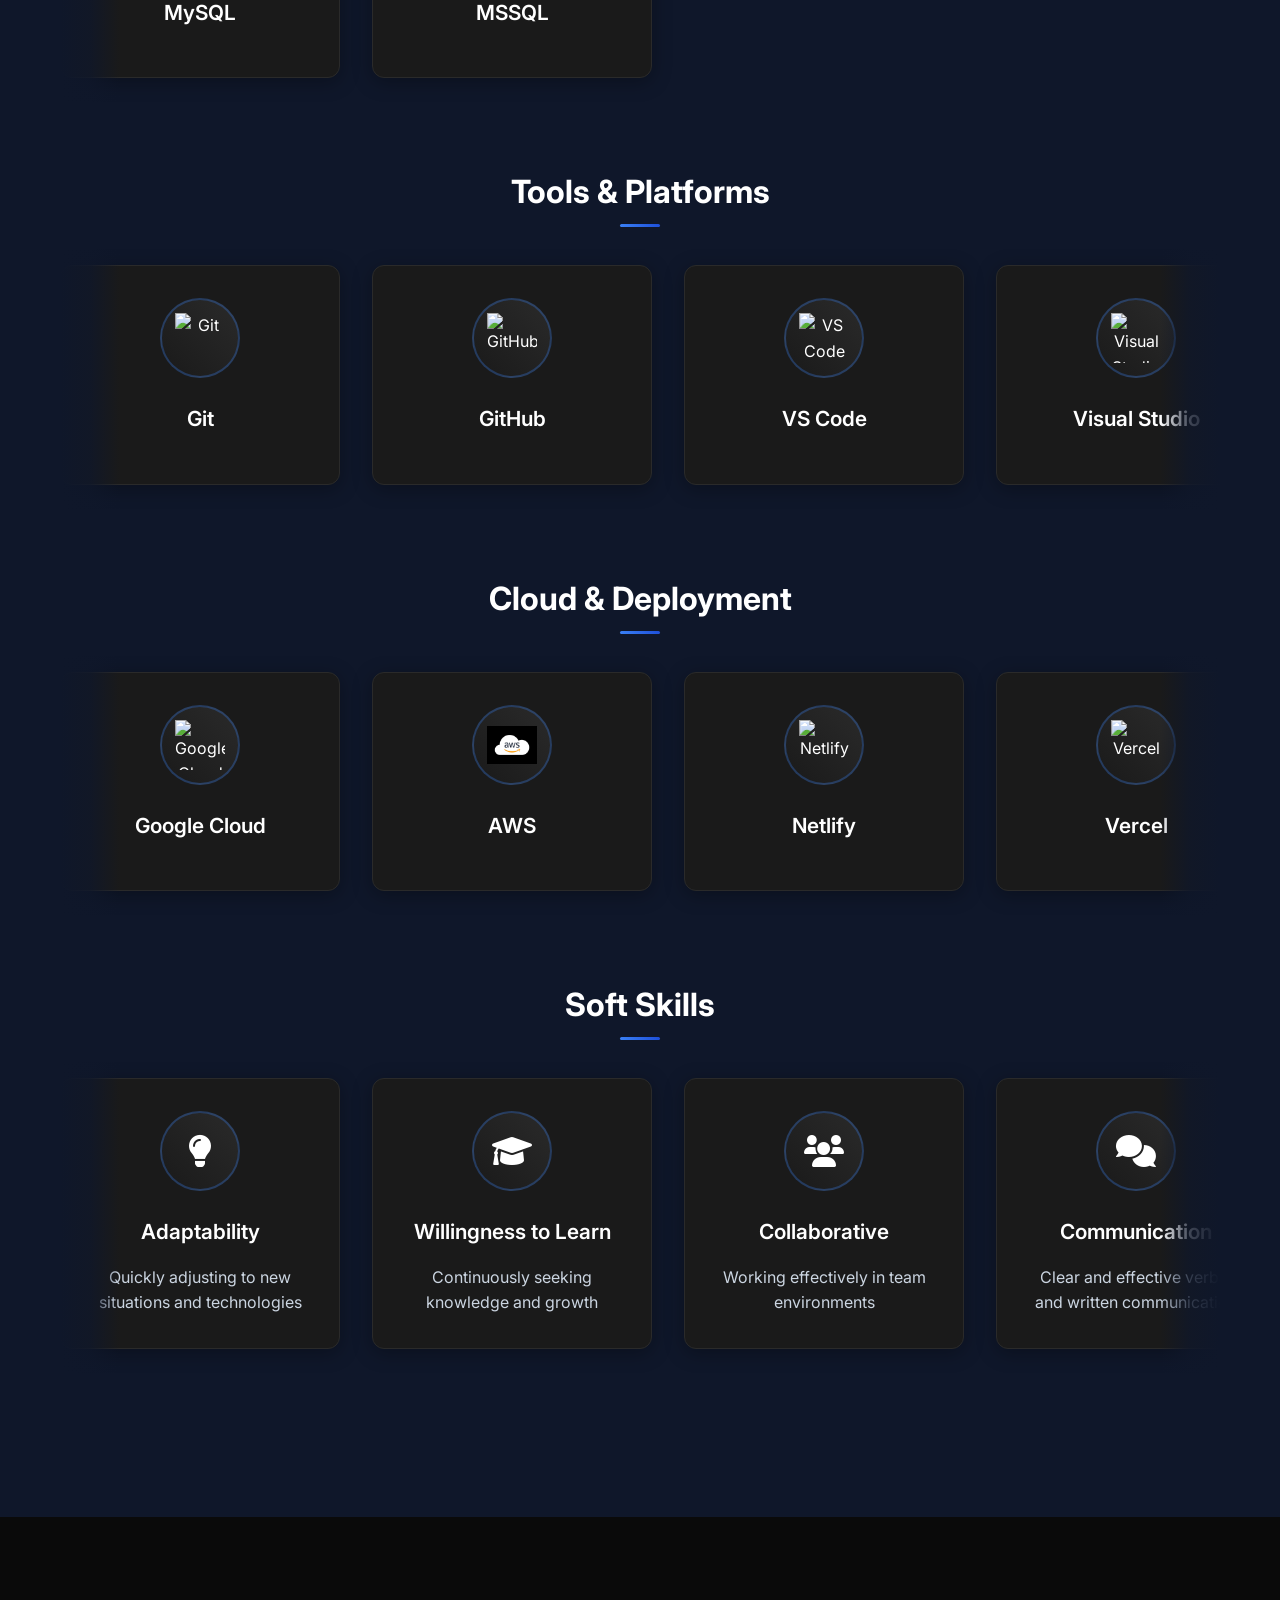
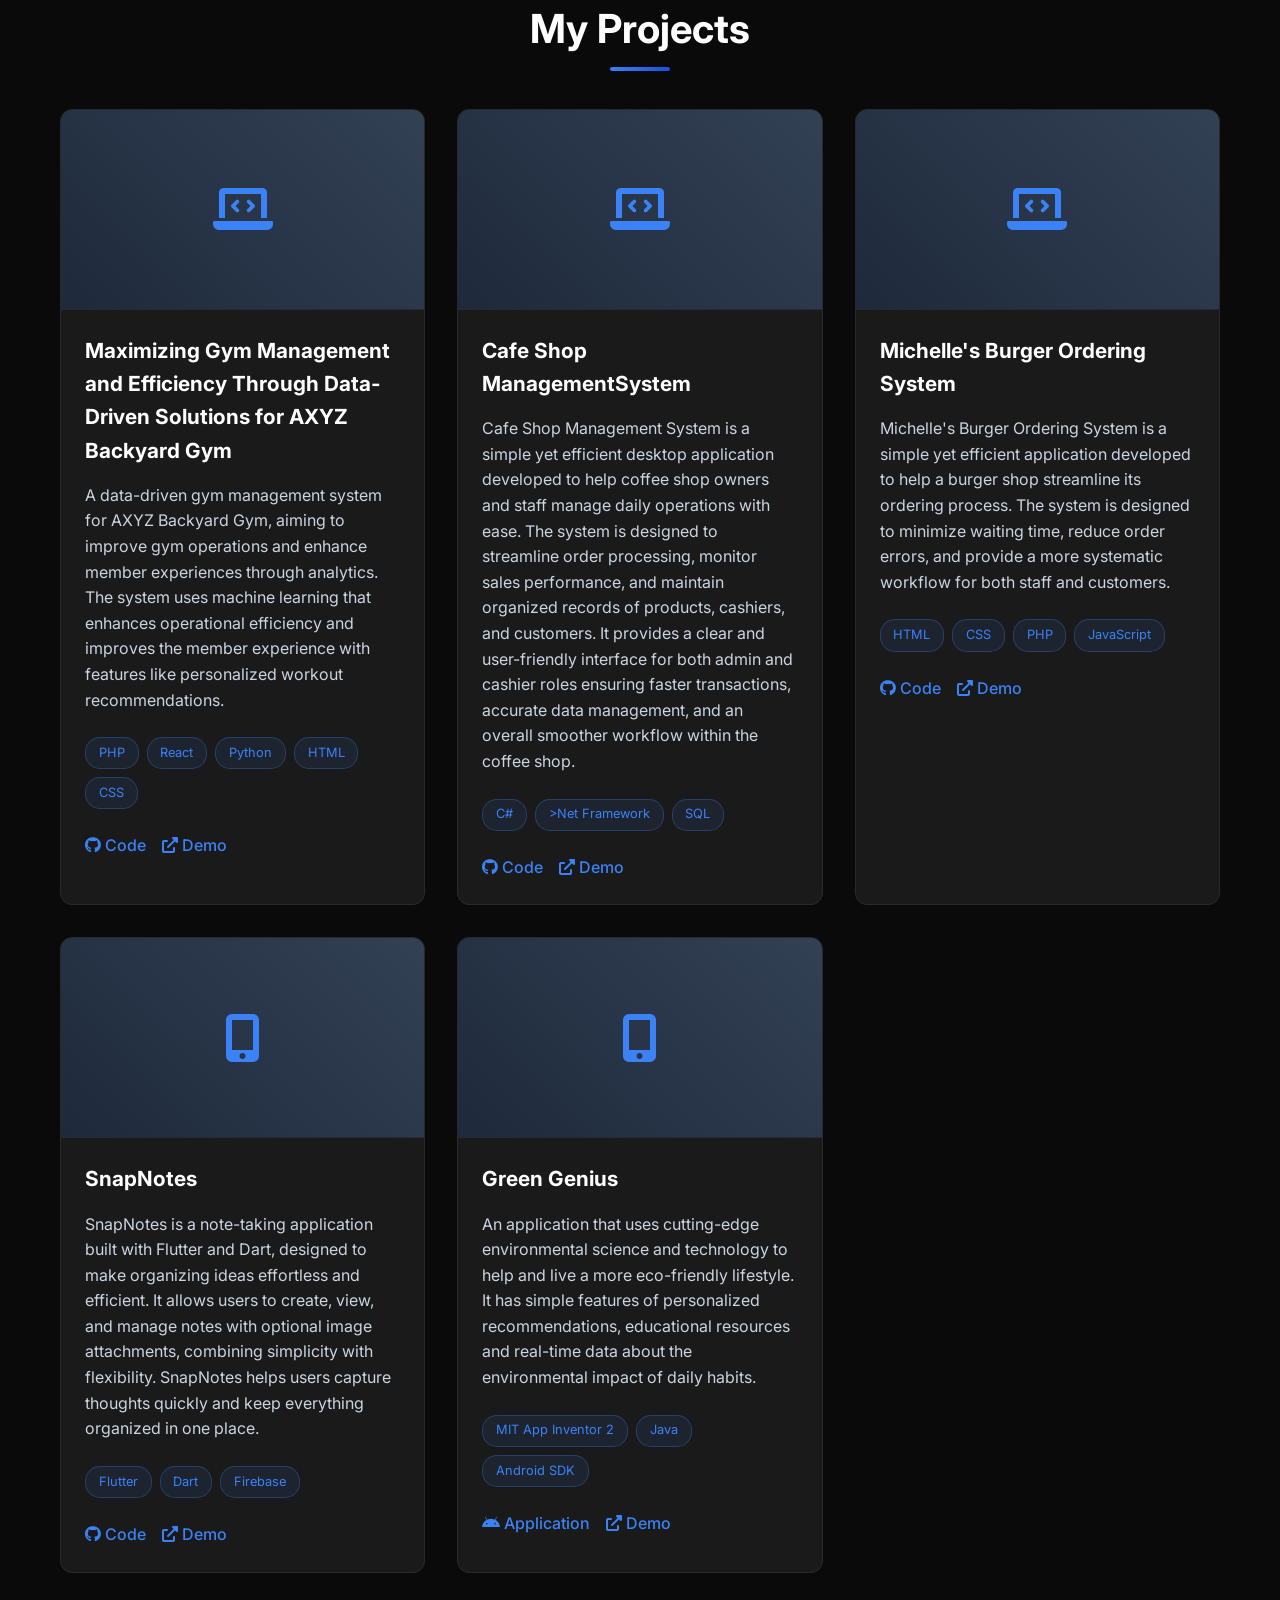
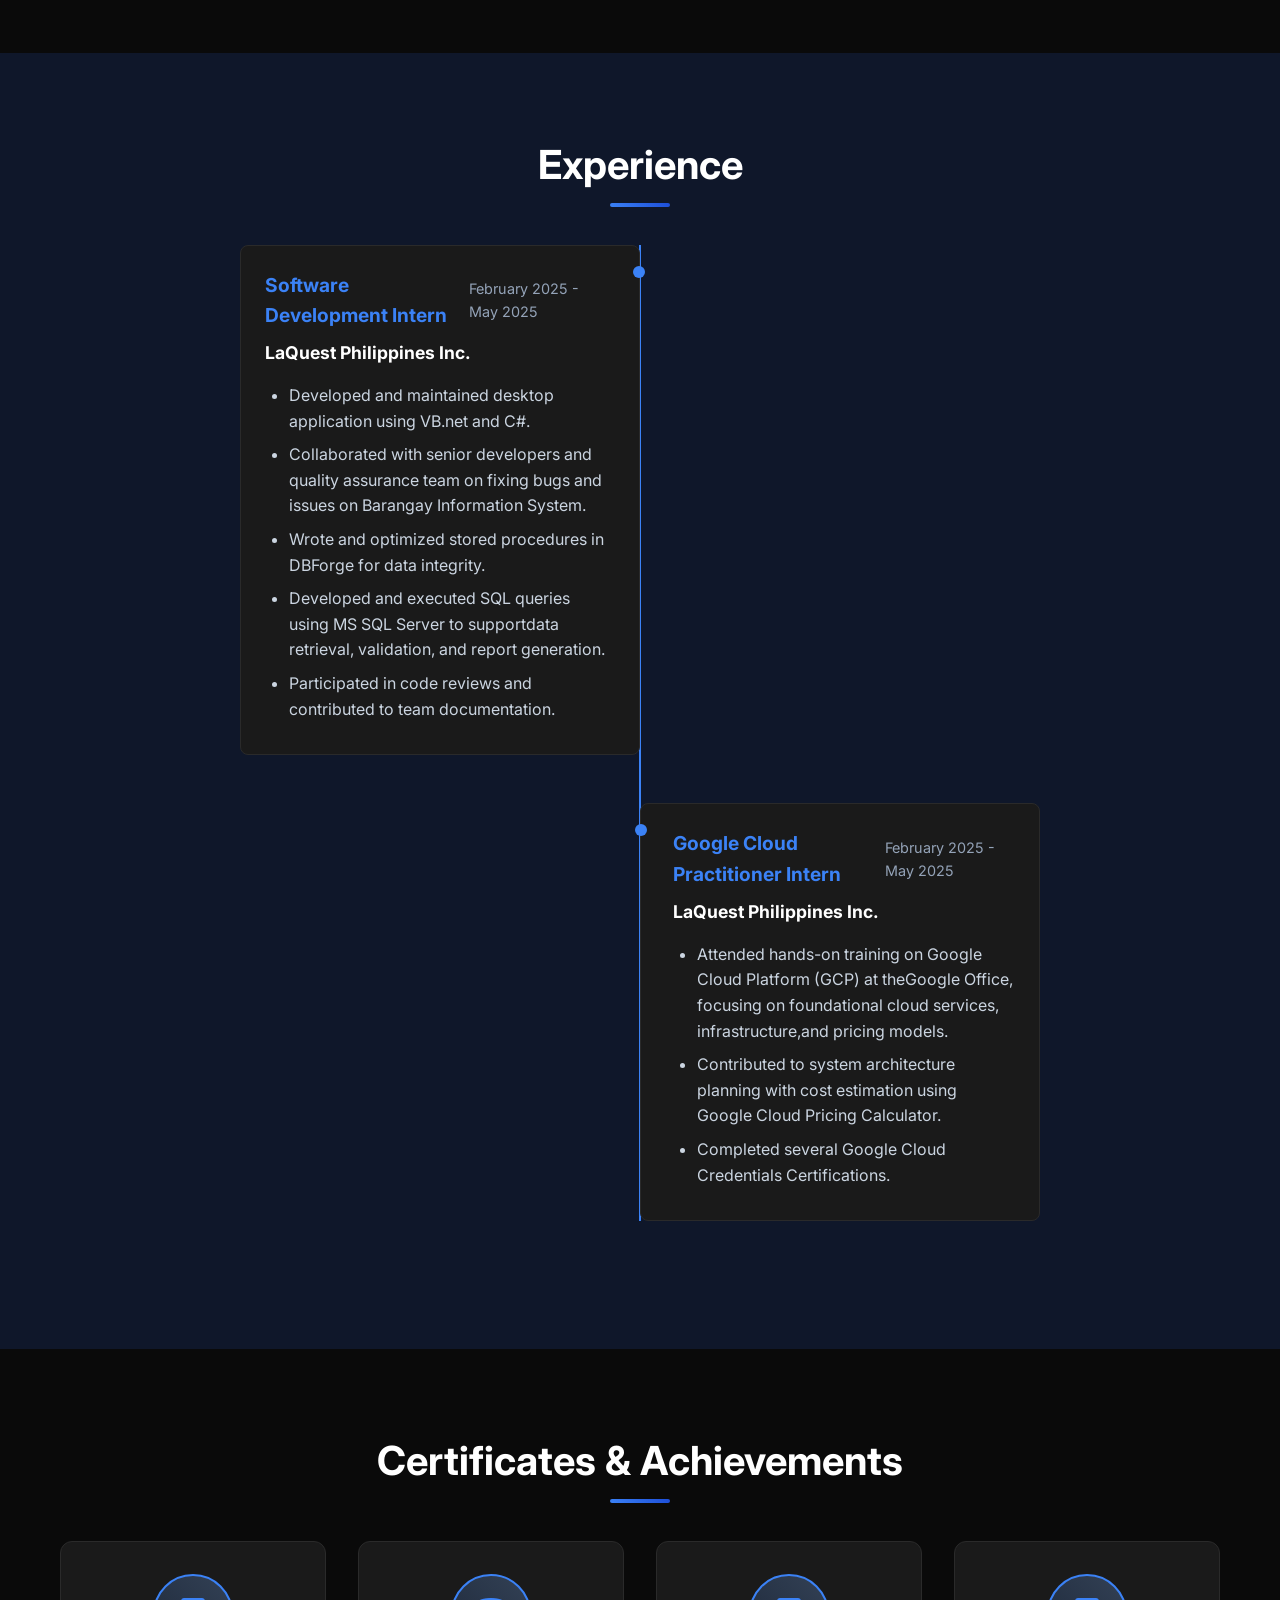
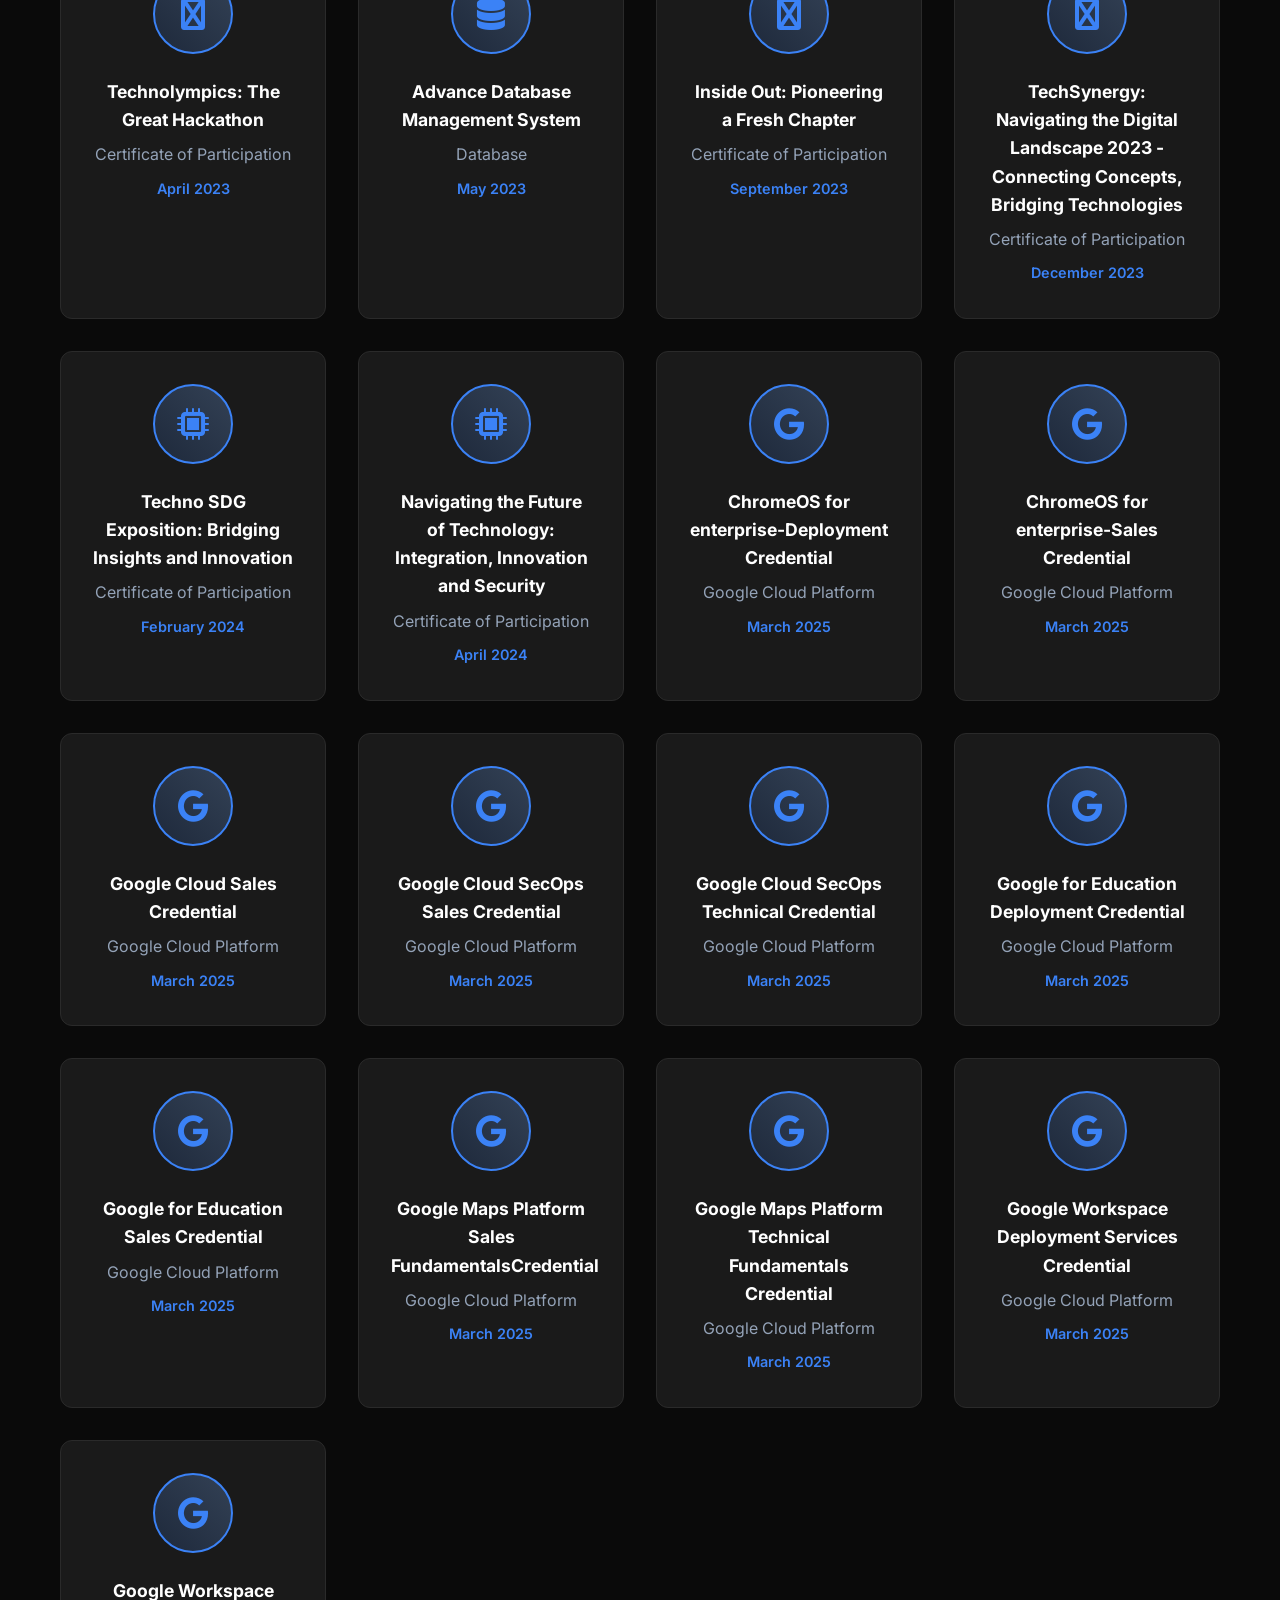
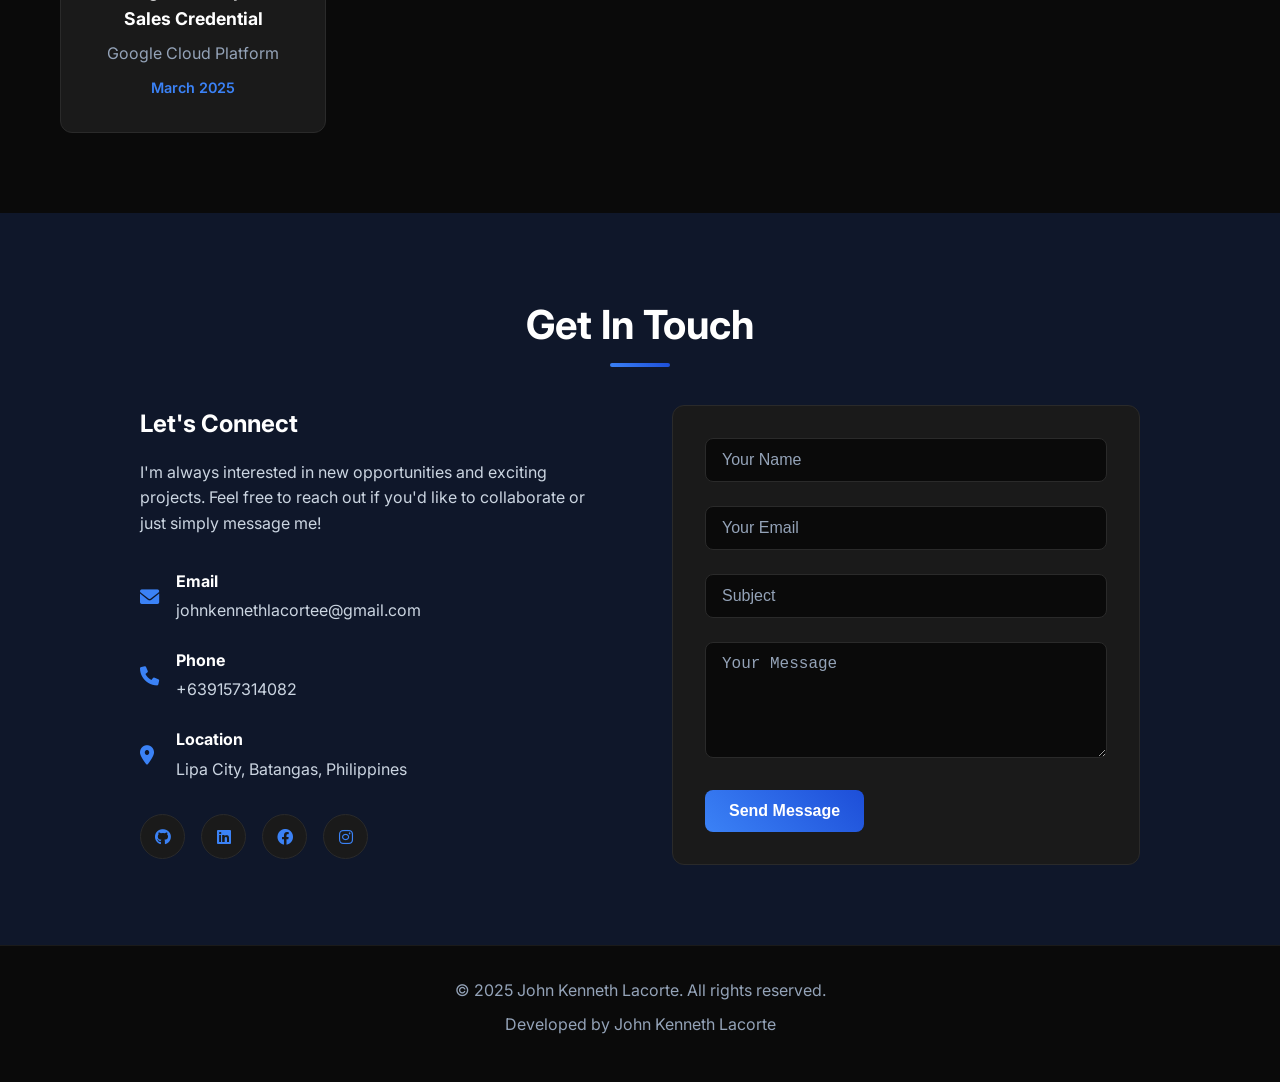
==== commit ede2e2fe: "coffee" ====
--- a/index.html
+++ b/index.html
@@ -448,6 +448,27 @@
                         <i class="fas fa-laptop-code"></i>
                     </div>
                     <div class="project-content">
+                        <h3>Cafe Shop ManagementSystem</h3>
+                        <p>Cafe Shop Management System is a simple yet efficient desktop application developed to help coffee shop owners and staff manage daily operations with ease.
+                            The system is designed to streamline order processing, monitor sales performance, and maintain organized records of products, cashiers, and customers.
+                            It provides a clear and user-friendly interface for both admin and cashier roles ensuring faster transactions, accurate data management, and an overall smoother workflow within the coffee shop.</p>
+                        <div class="project-tech">
+                            <span class="tech-tag">C#</span>
+                            <span class="tech-tag">>Net Framework</span>
+                            <span class="tech-tag">SQL</span>
+                        </div>
+                        <div class="project-links">
+                            <a href="https://github.com/KennethLacorte/CafeShopManagementSystem" class="project-link"><i class="fab fa-github"></i> Code</a>
+                            <a href="#" class="project-link demo-link" onclick="openBurgerModal()"><i class="fas fa-external-link-alt"></i> Demo</a>
+                        </div>
+                    </div>
+                </div>
+
+                <div class="project-card">
+                    <div class="project-image">
+                        <i class="fas fa-laptop-code"></i>
+                    </div>
+                    <div class="project-content">
                         <h3>Michelle's Burger Ordering System</h3>
                         <p>Michelle's Burger Ordering System is a simple yet efficient application developed to help a burger shop streamline its ordering process.
                             The system is designed to minimize waiting time, reduce order errors, and provide a more systematic workflow for both staff and customers.</p>
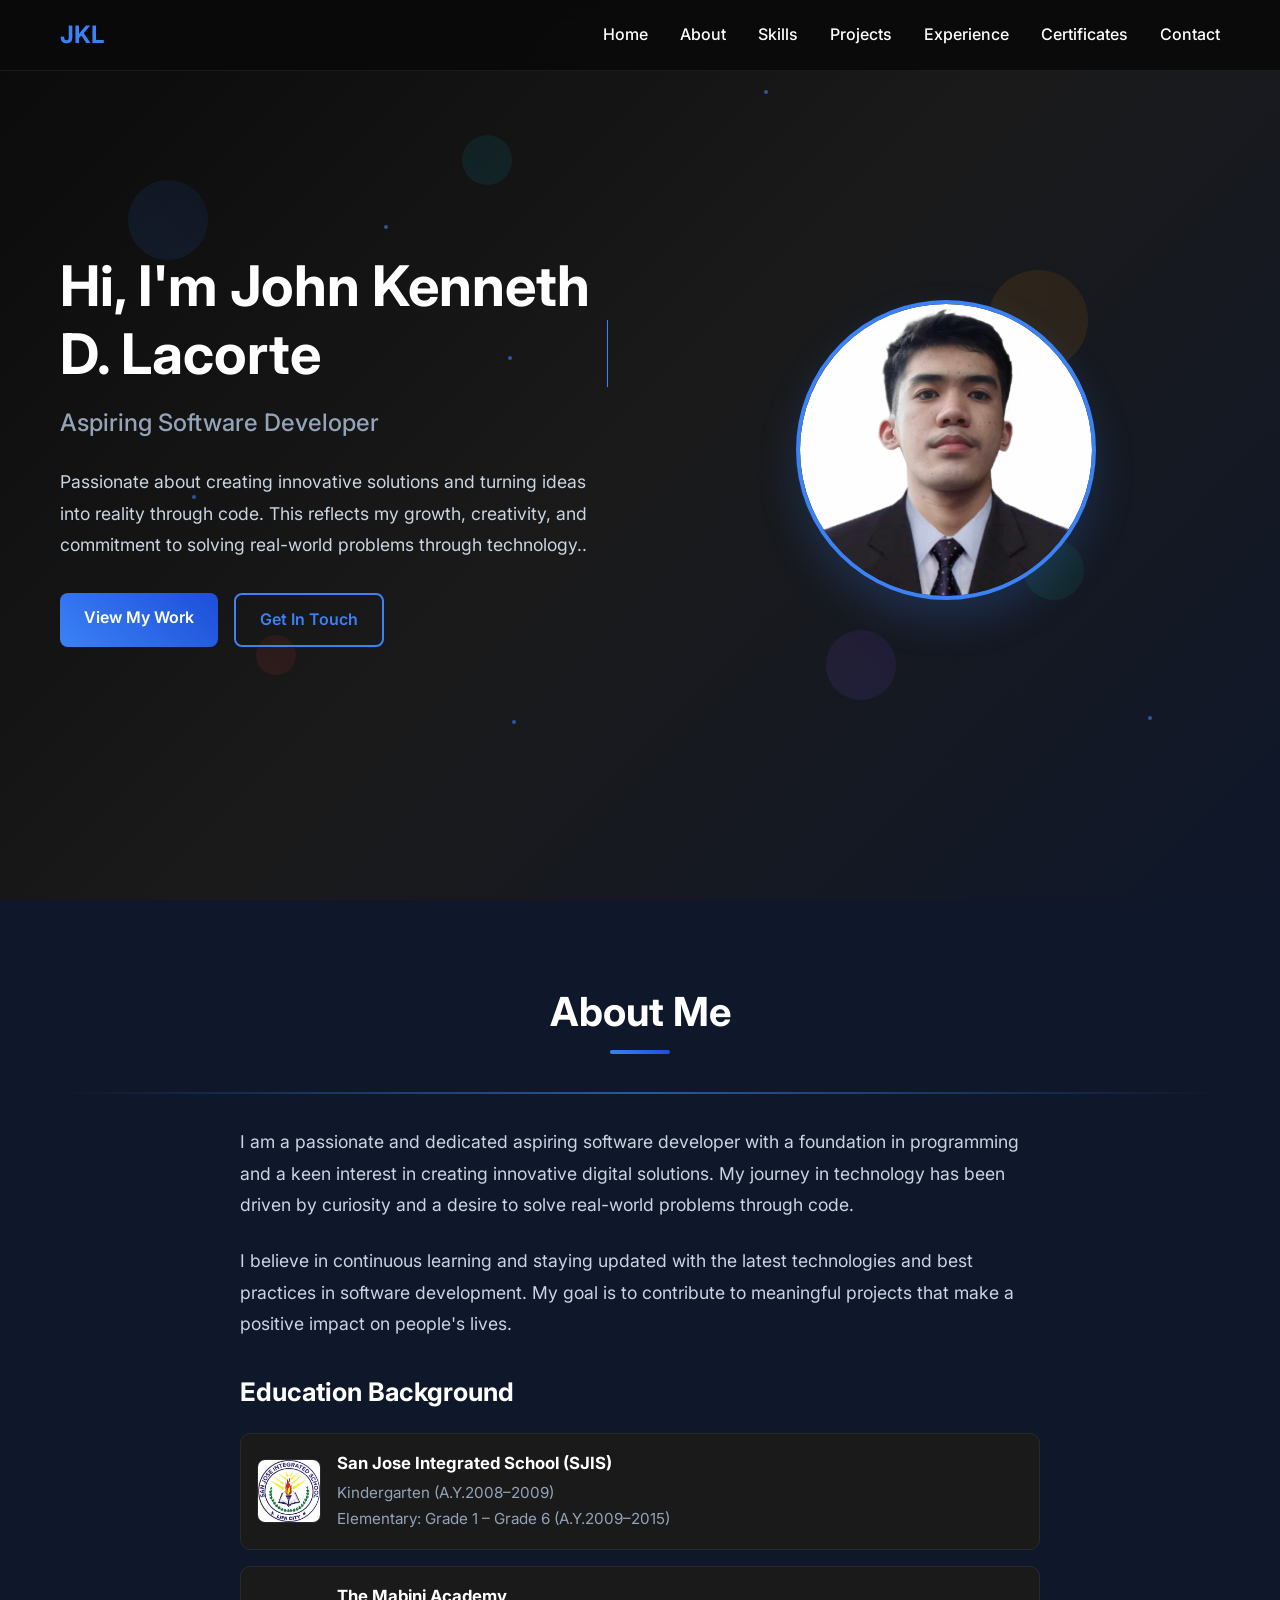
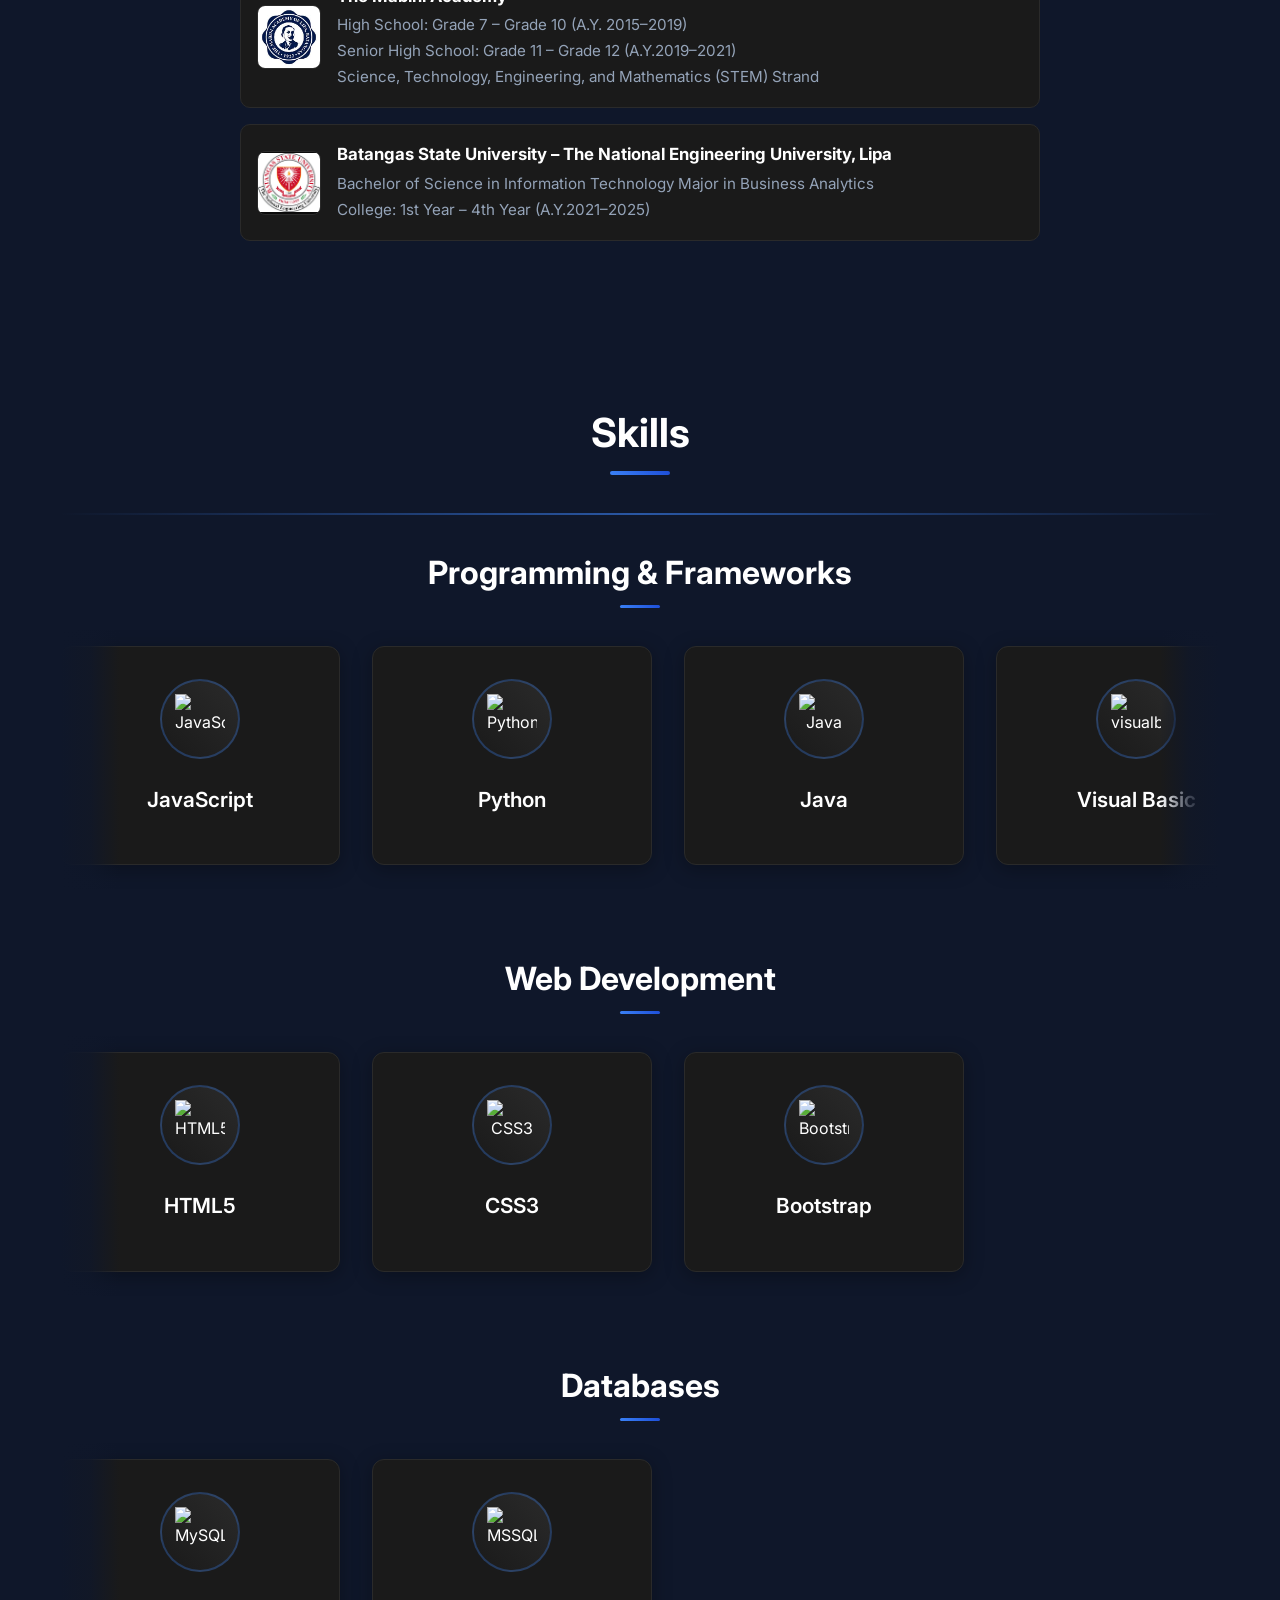
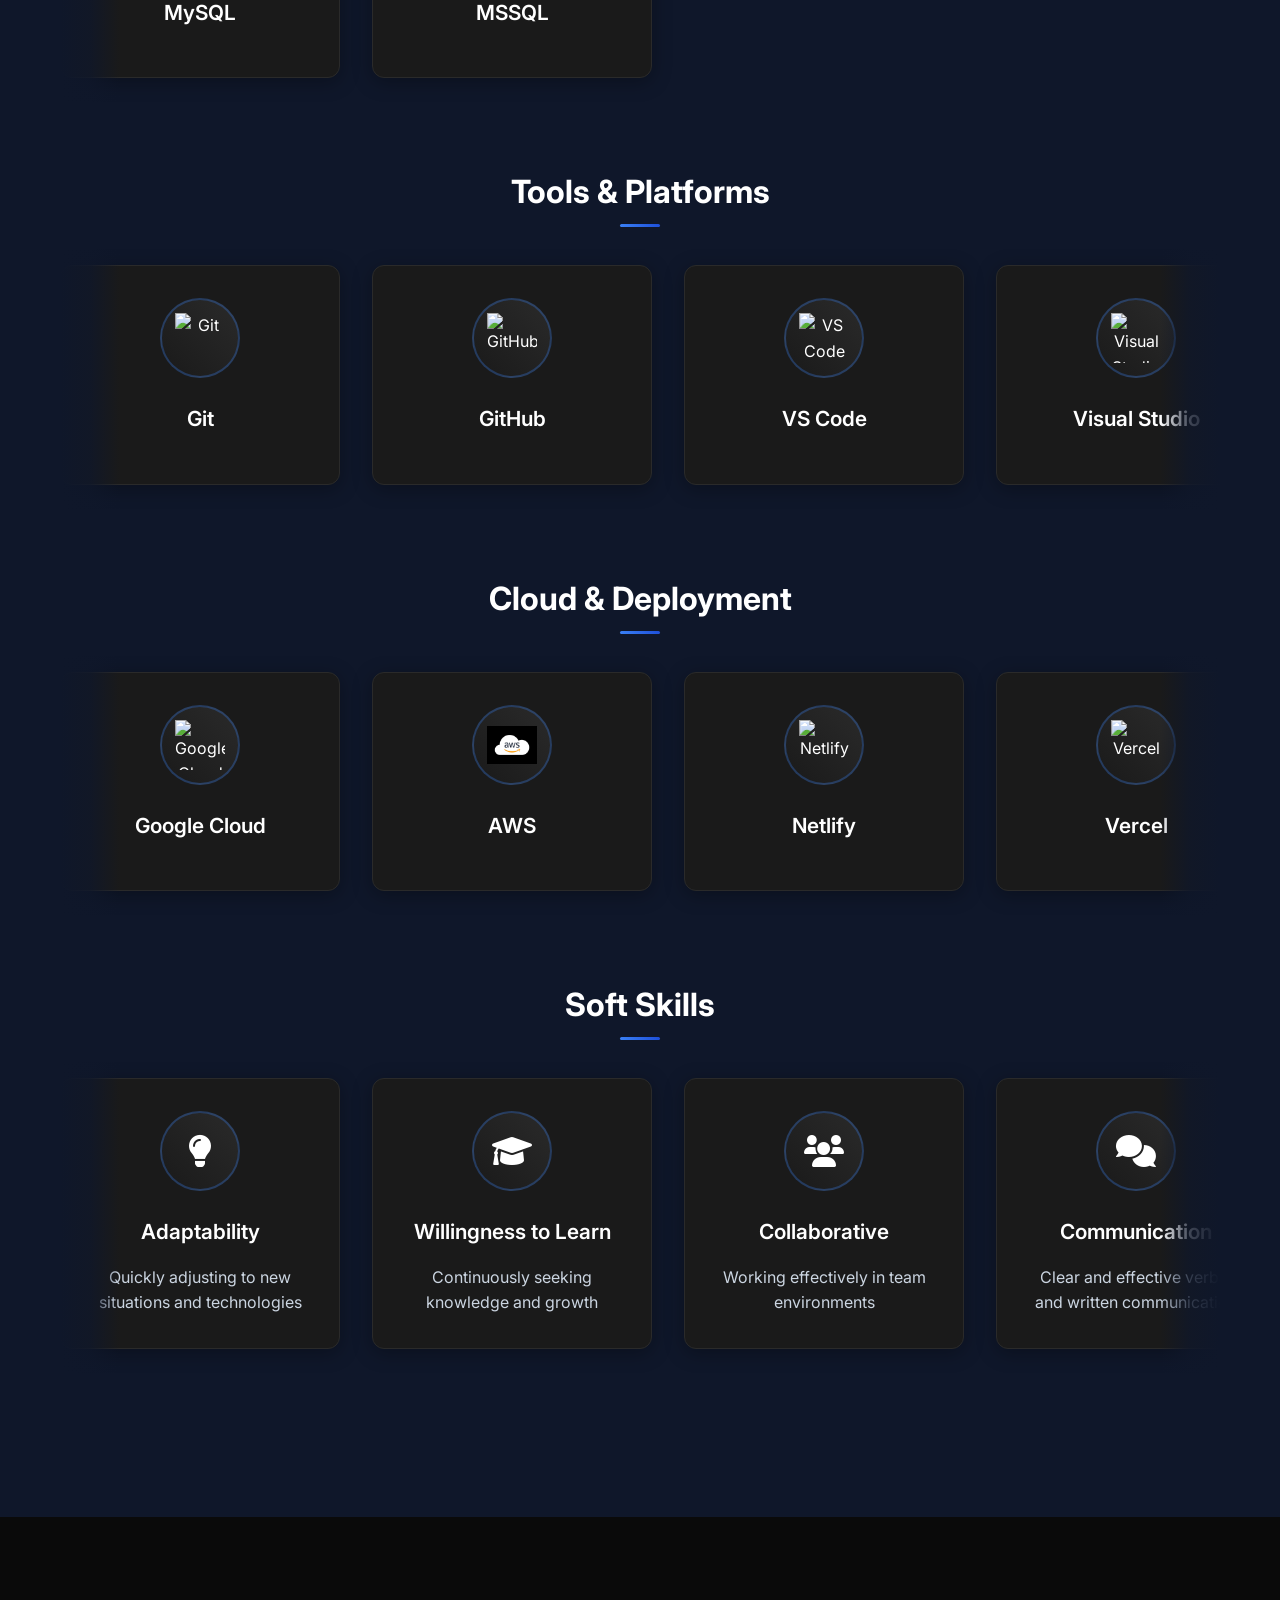
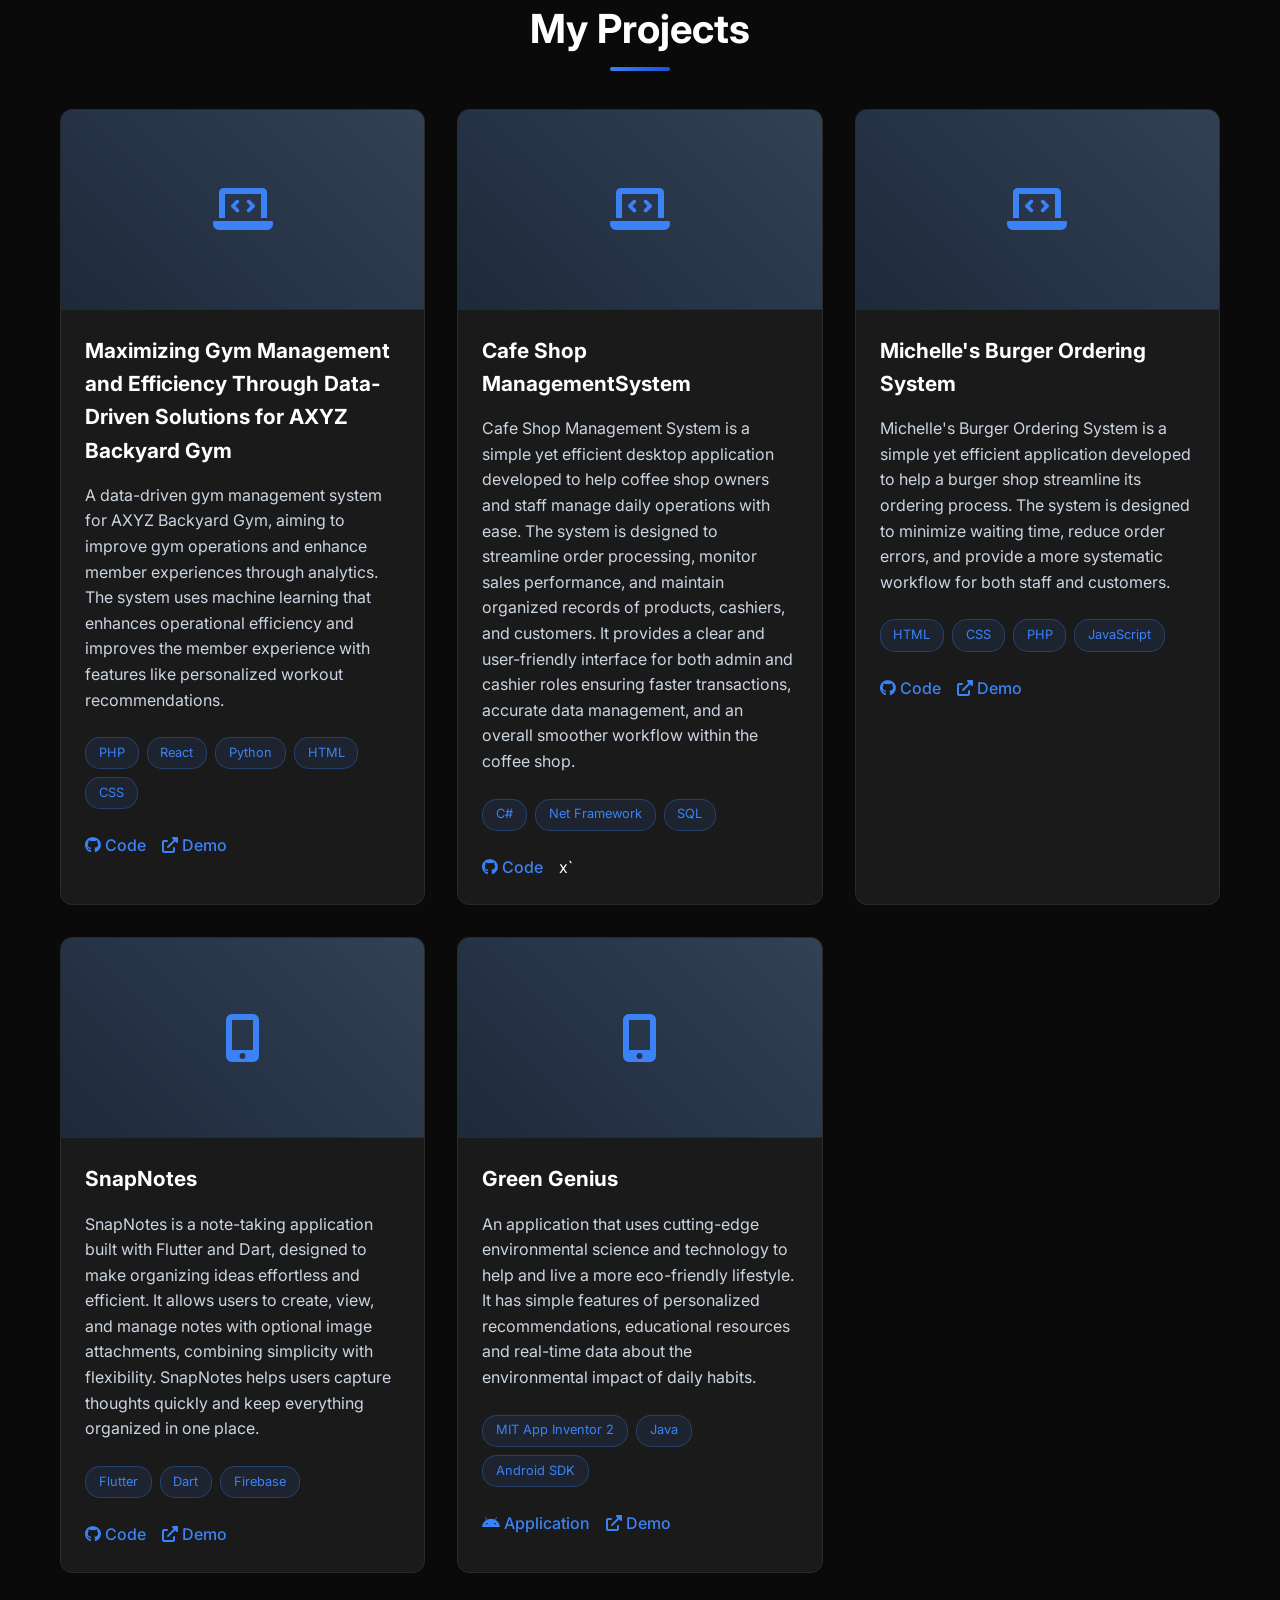
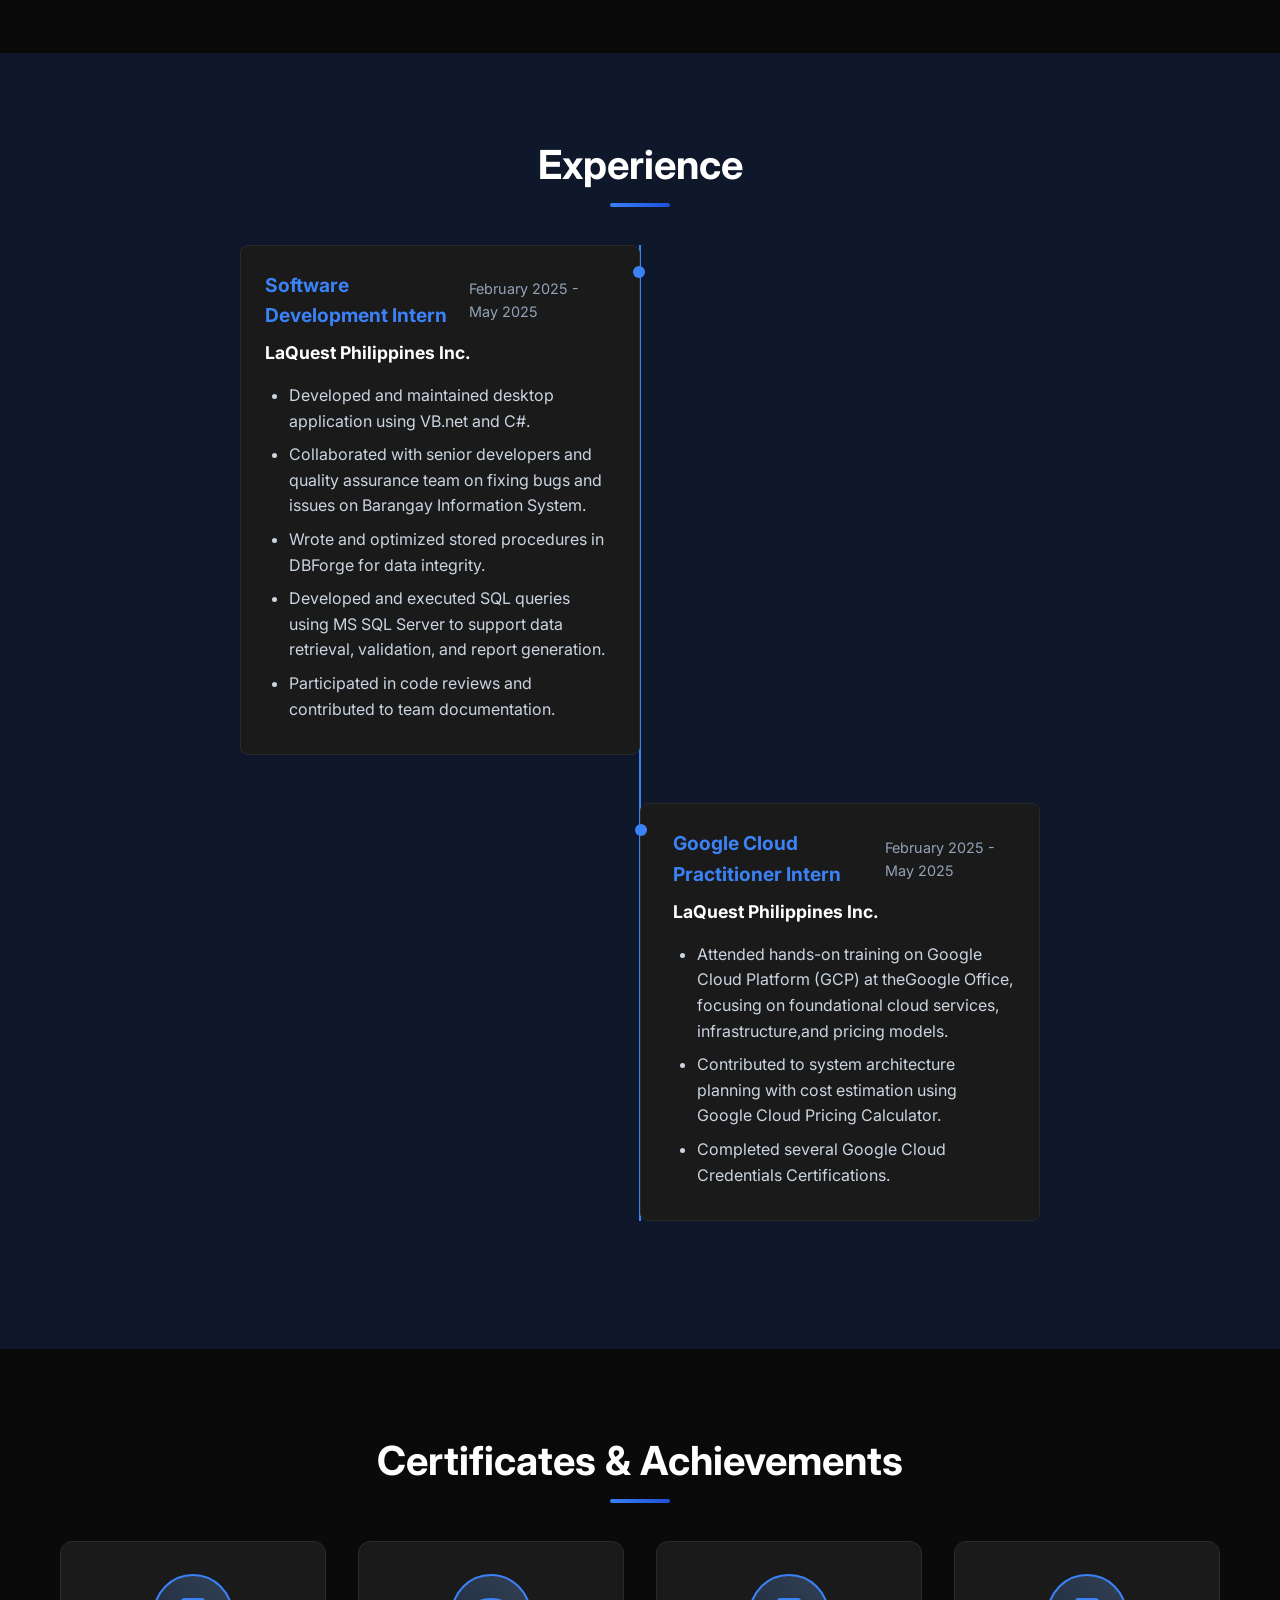
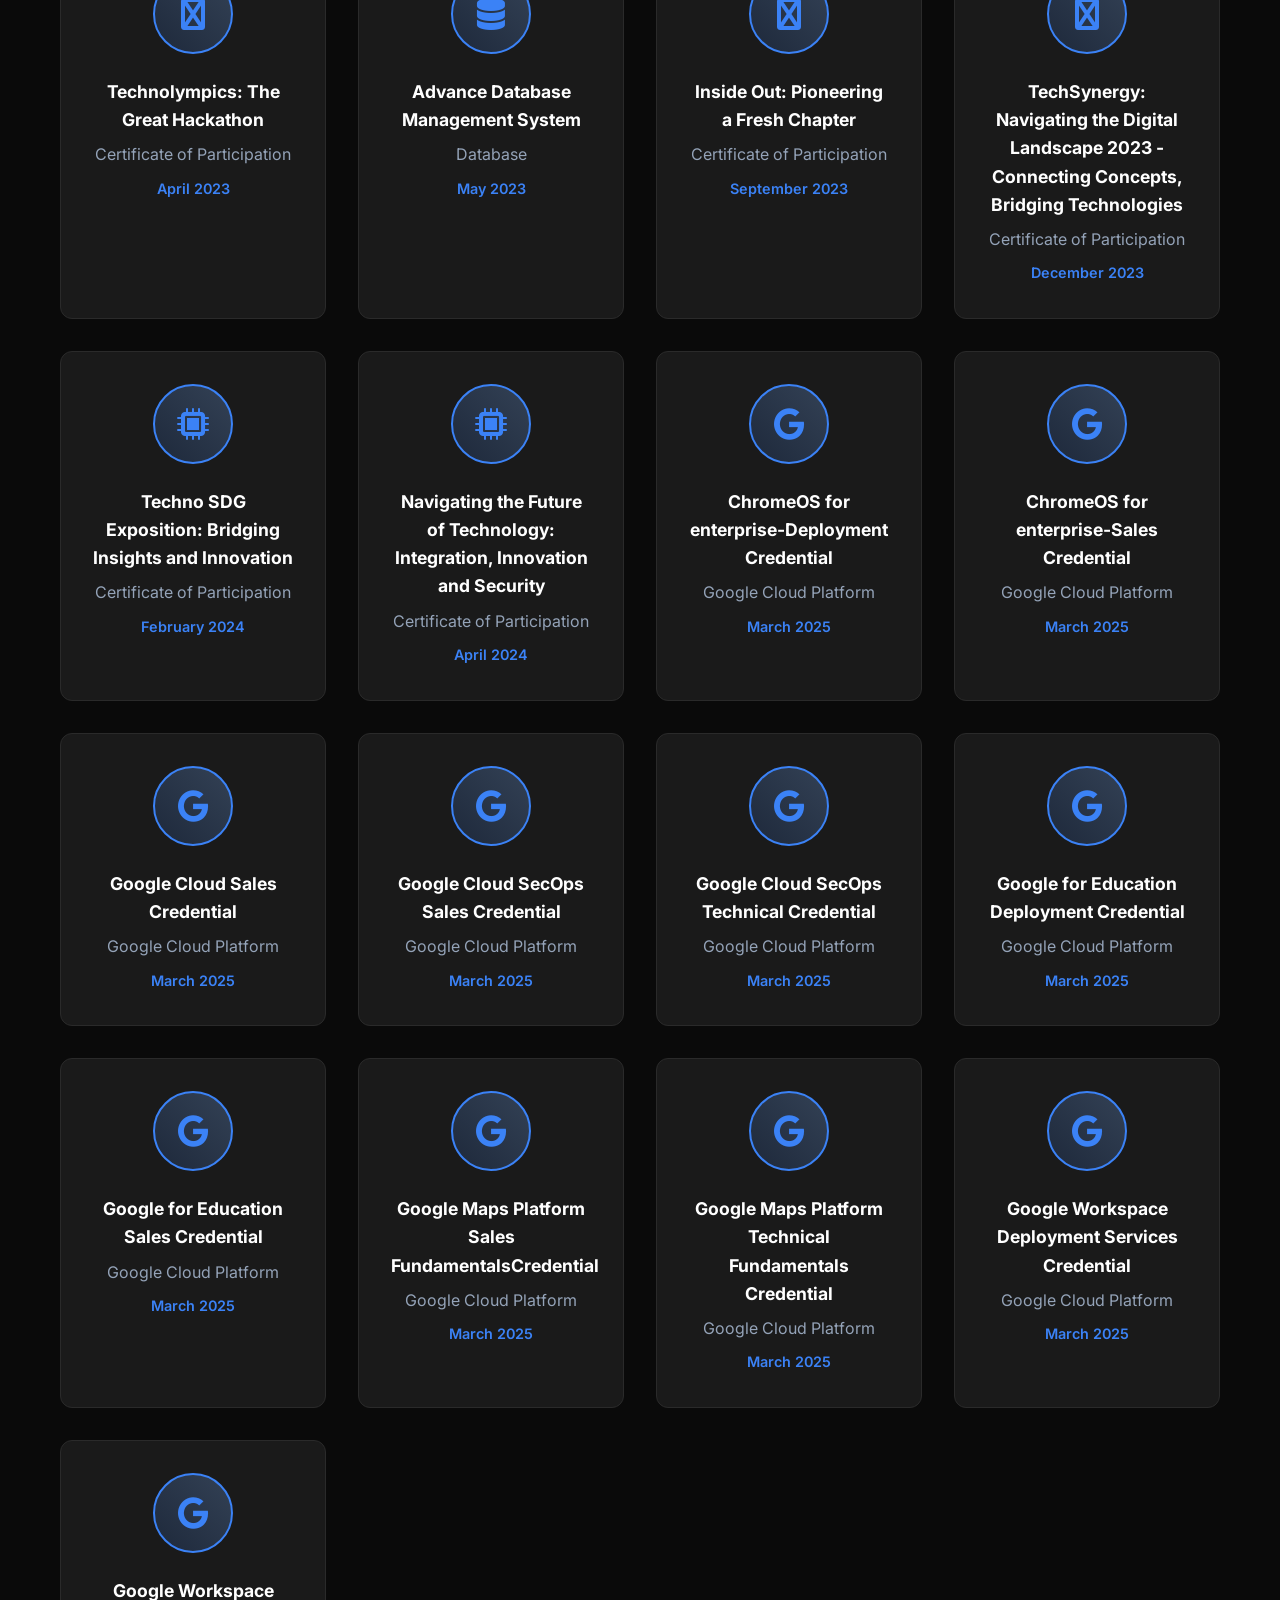
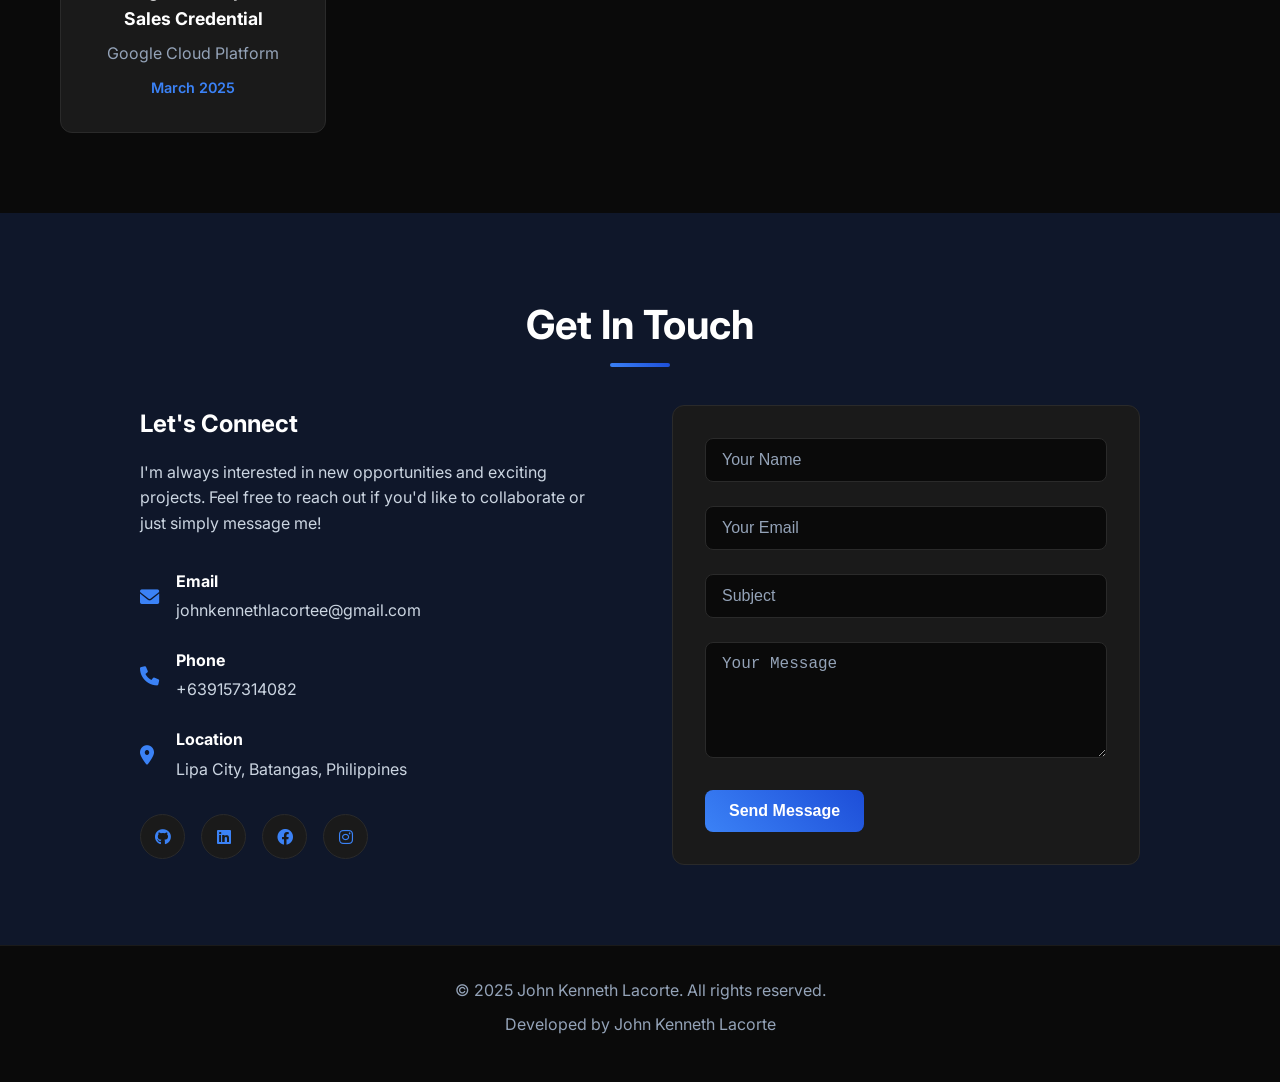
==== commit f1315566: "new" ====
--- a/index.html
+++ b/index.html
@@ -454,12 +454,11 @@
                             It provides a clear and user-friendly interface for both admin and cashier roles ensuring faster transactions, accurate data management, and an overall smoother workflow within the coffee shop.</p>
                         <div class="project-tech">
                             <span class="tech-tag">C#</span>
-                            <span class="tech-tag">>Net Framework</span>
+                            <span class="tech-tag">Net Framework</span>
                             <span class="tech-tag">SQL</span>
                         </div>
                         <div class="project-links">
-                            <a href="https://github.com/KennethLacorte/CafeShopManagementSystem" class="project-link"><i class="fab fa-github"></i> Code</a>
-                            <a href="#" class="project-link demo-link" onclick="openBurgerModal()"><i class="fas fa-external-link-alt"></i> Demo</a>
+                            <a href="https://github.com/KennethLacorte/CafeShopManagementSystem" class="project-link"><i class="fab fa-github"></i> Code</a>x`
                         </div>
                     </div>
                 </div>
@@ -546,7 +545,7 @@
                             <li>Developed and maintained desktop application using VB.net and C#.</li>
                             <li>Collaborated with senior developers and quality assurance team on fixing bugs and issues on Barangay Information System.</li>
                             <li>Wrote and optimized stored procedures in DBForge for data integrity.</li>
-                            <li>Developed and executed SQL queries using MS SQL Server to supportdata retrieval, validation, and report generation.</li>
+                            <li>Developed and executed SQL queries using MS SQL Server to support data retrieval, validation, and report generation.</li>
                             <li>Participated in code reviews and contributed to team documentation.</li>
 
                         </ul>
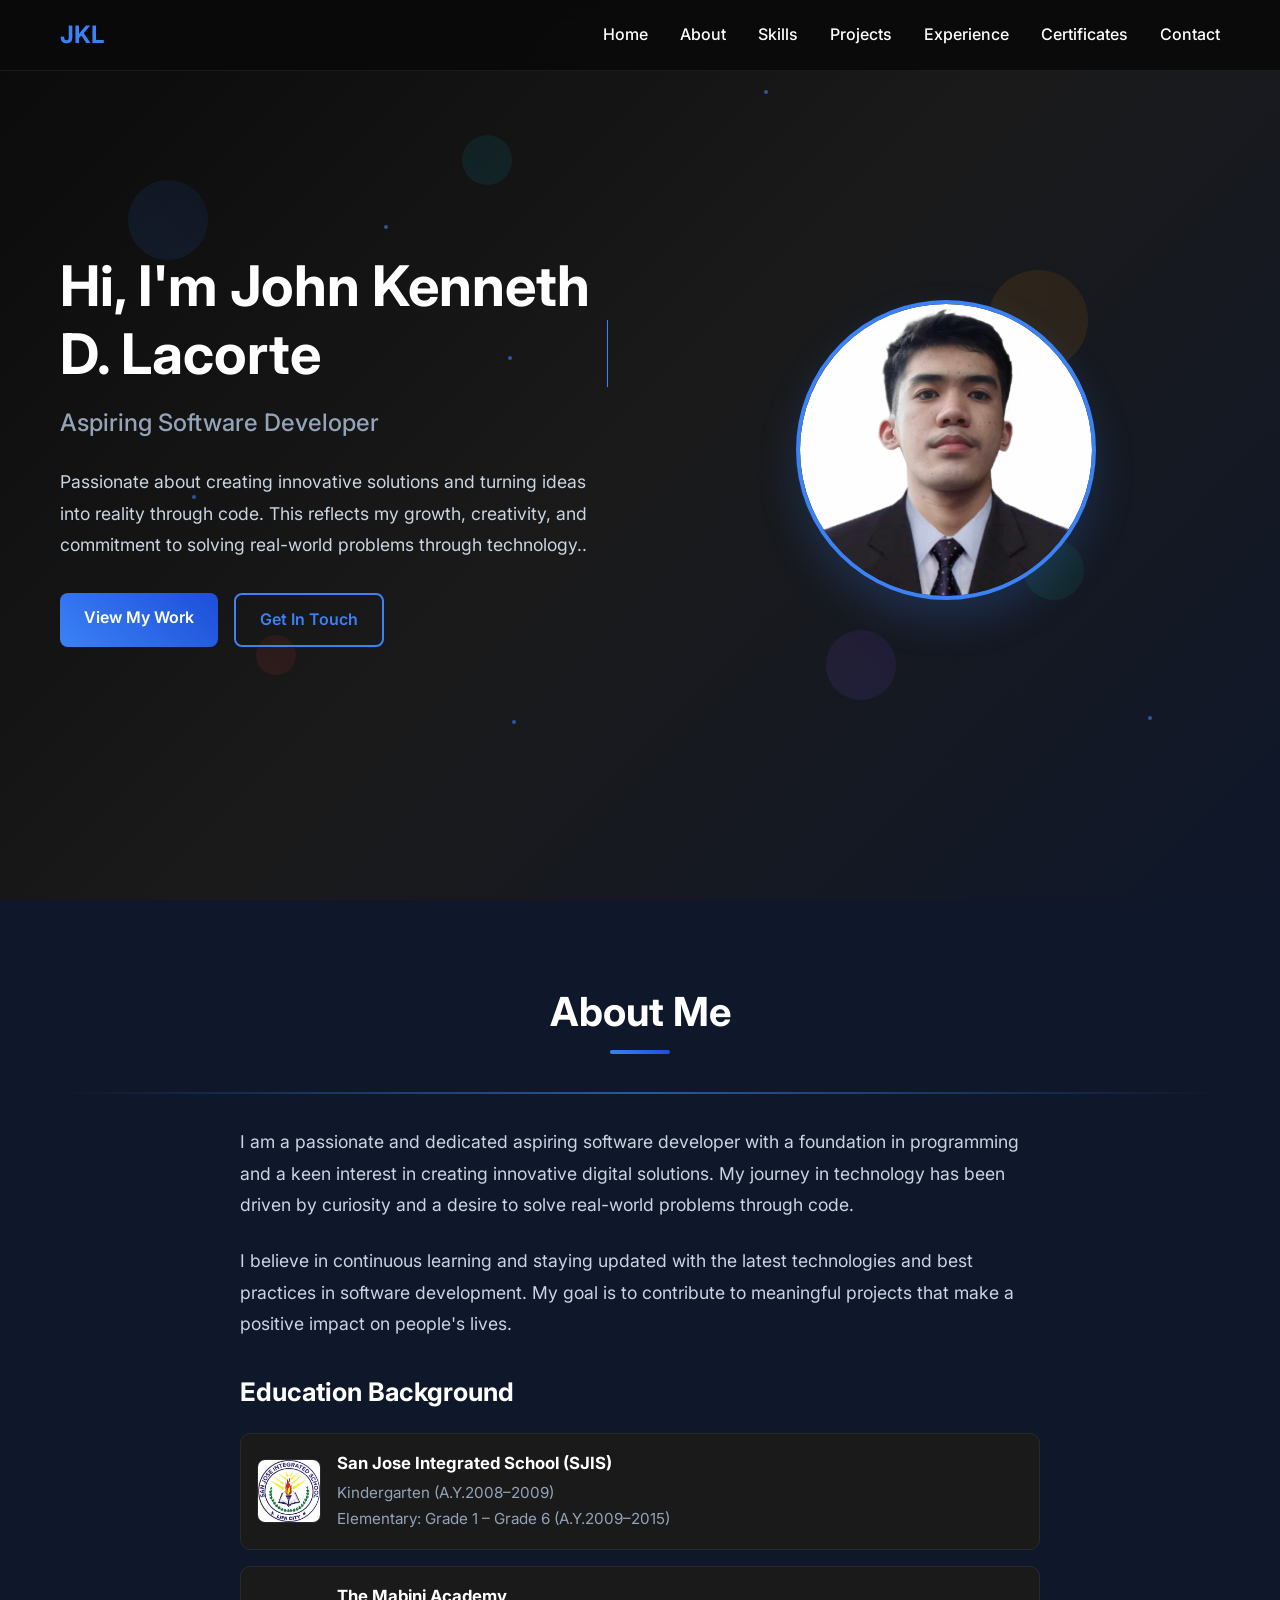
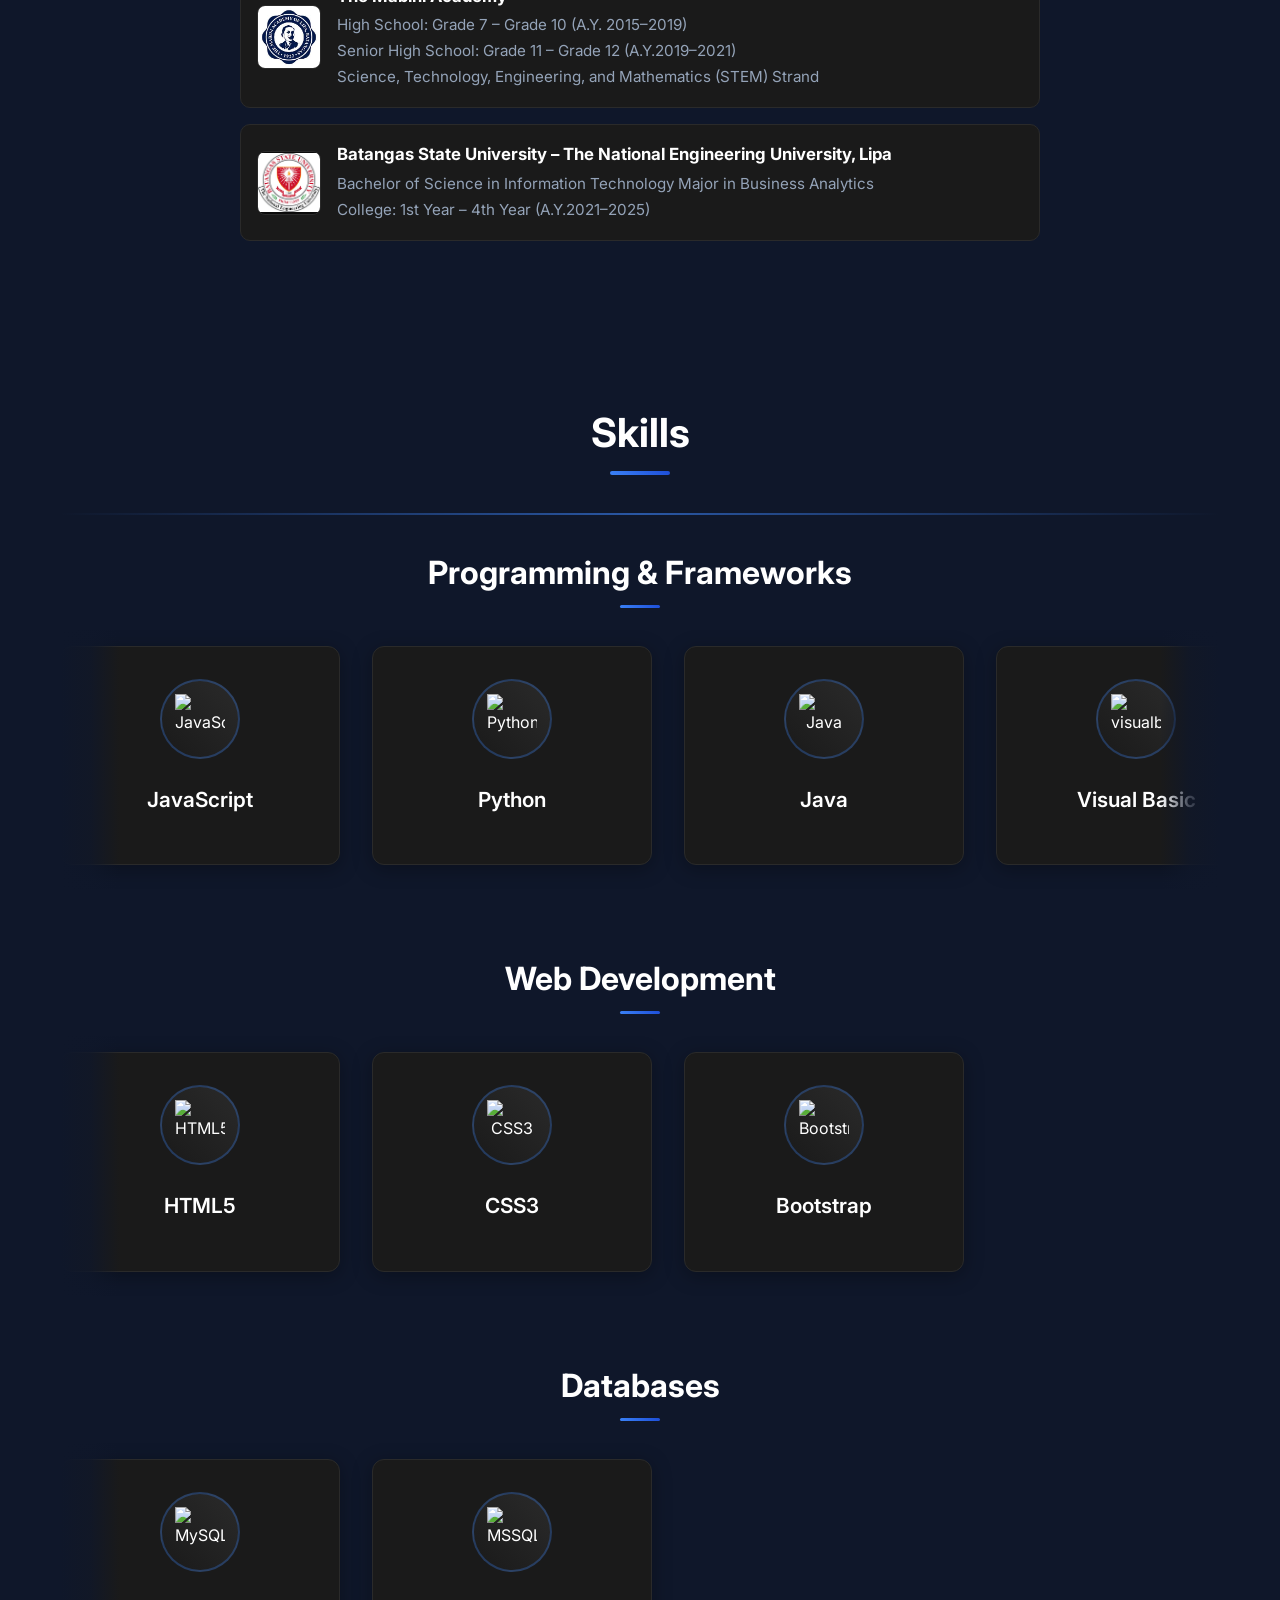
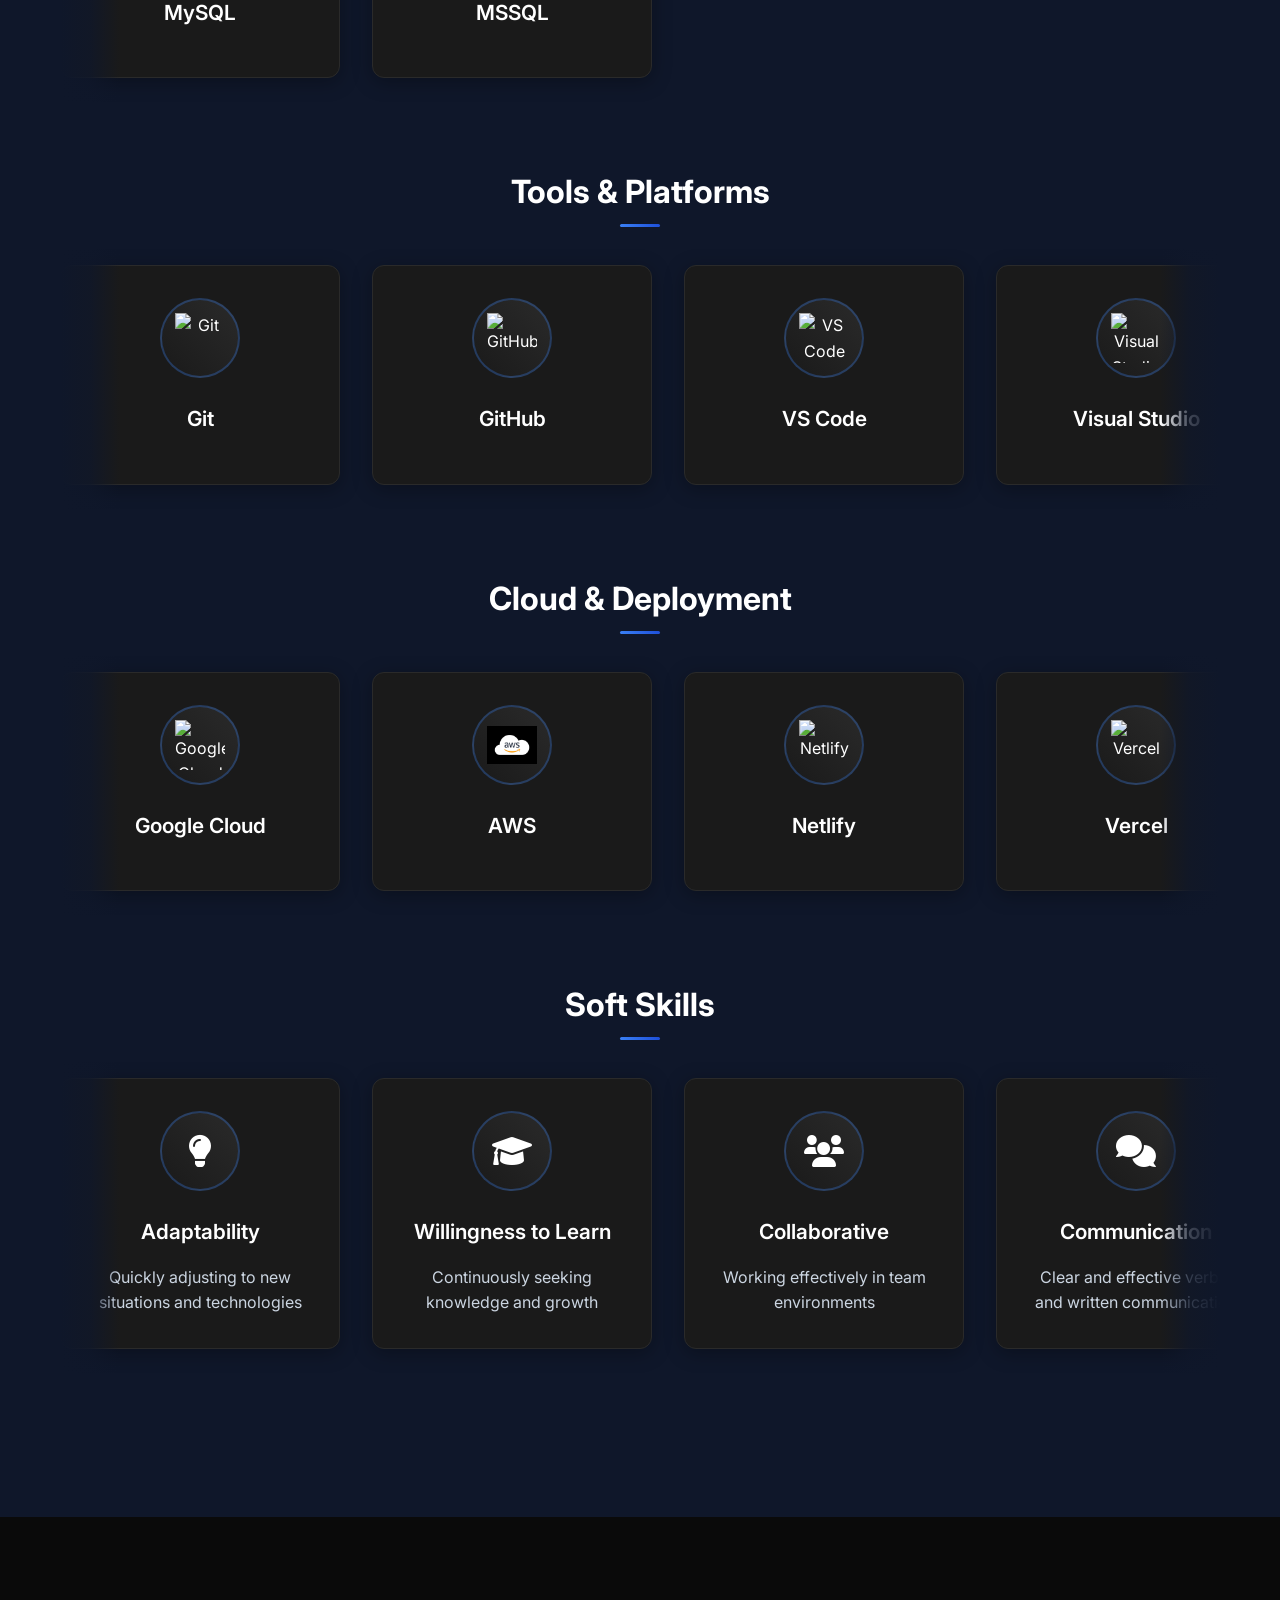
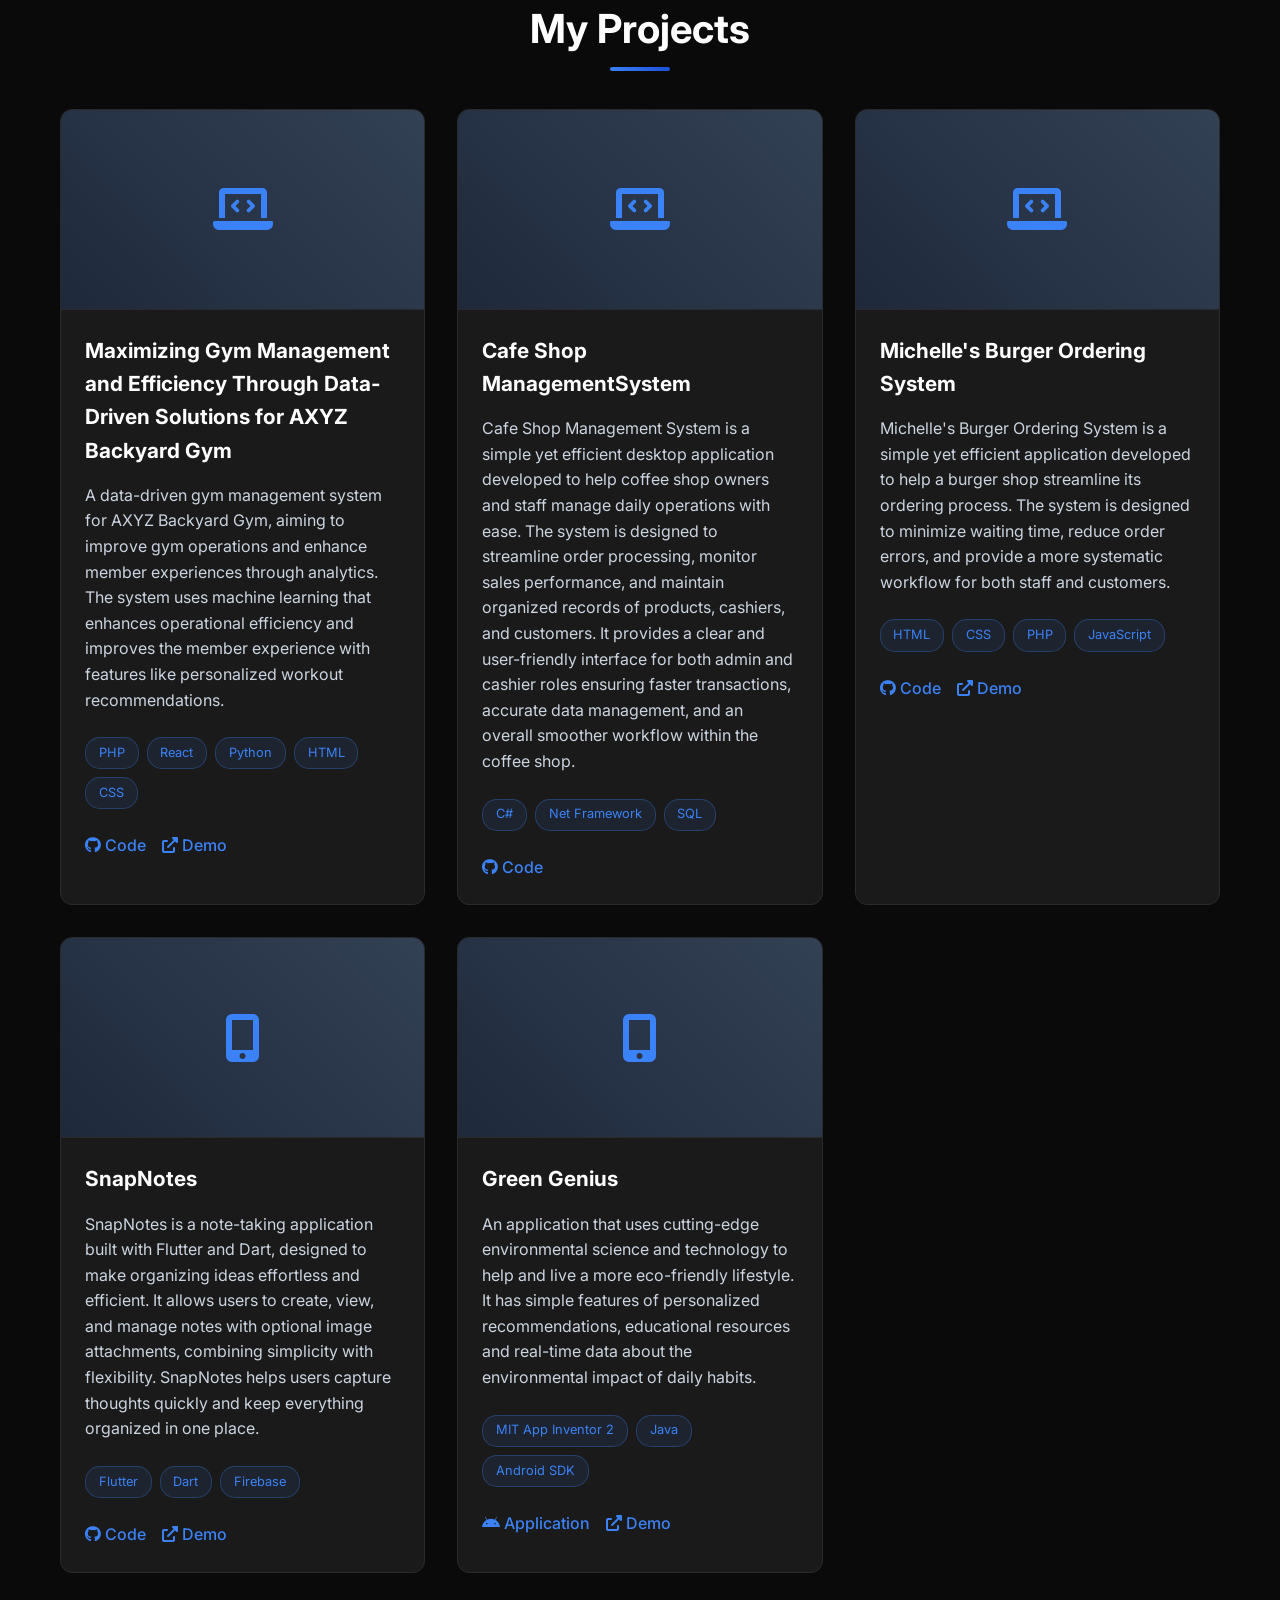
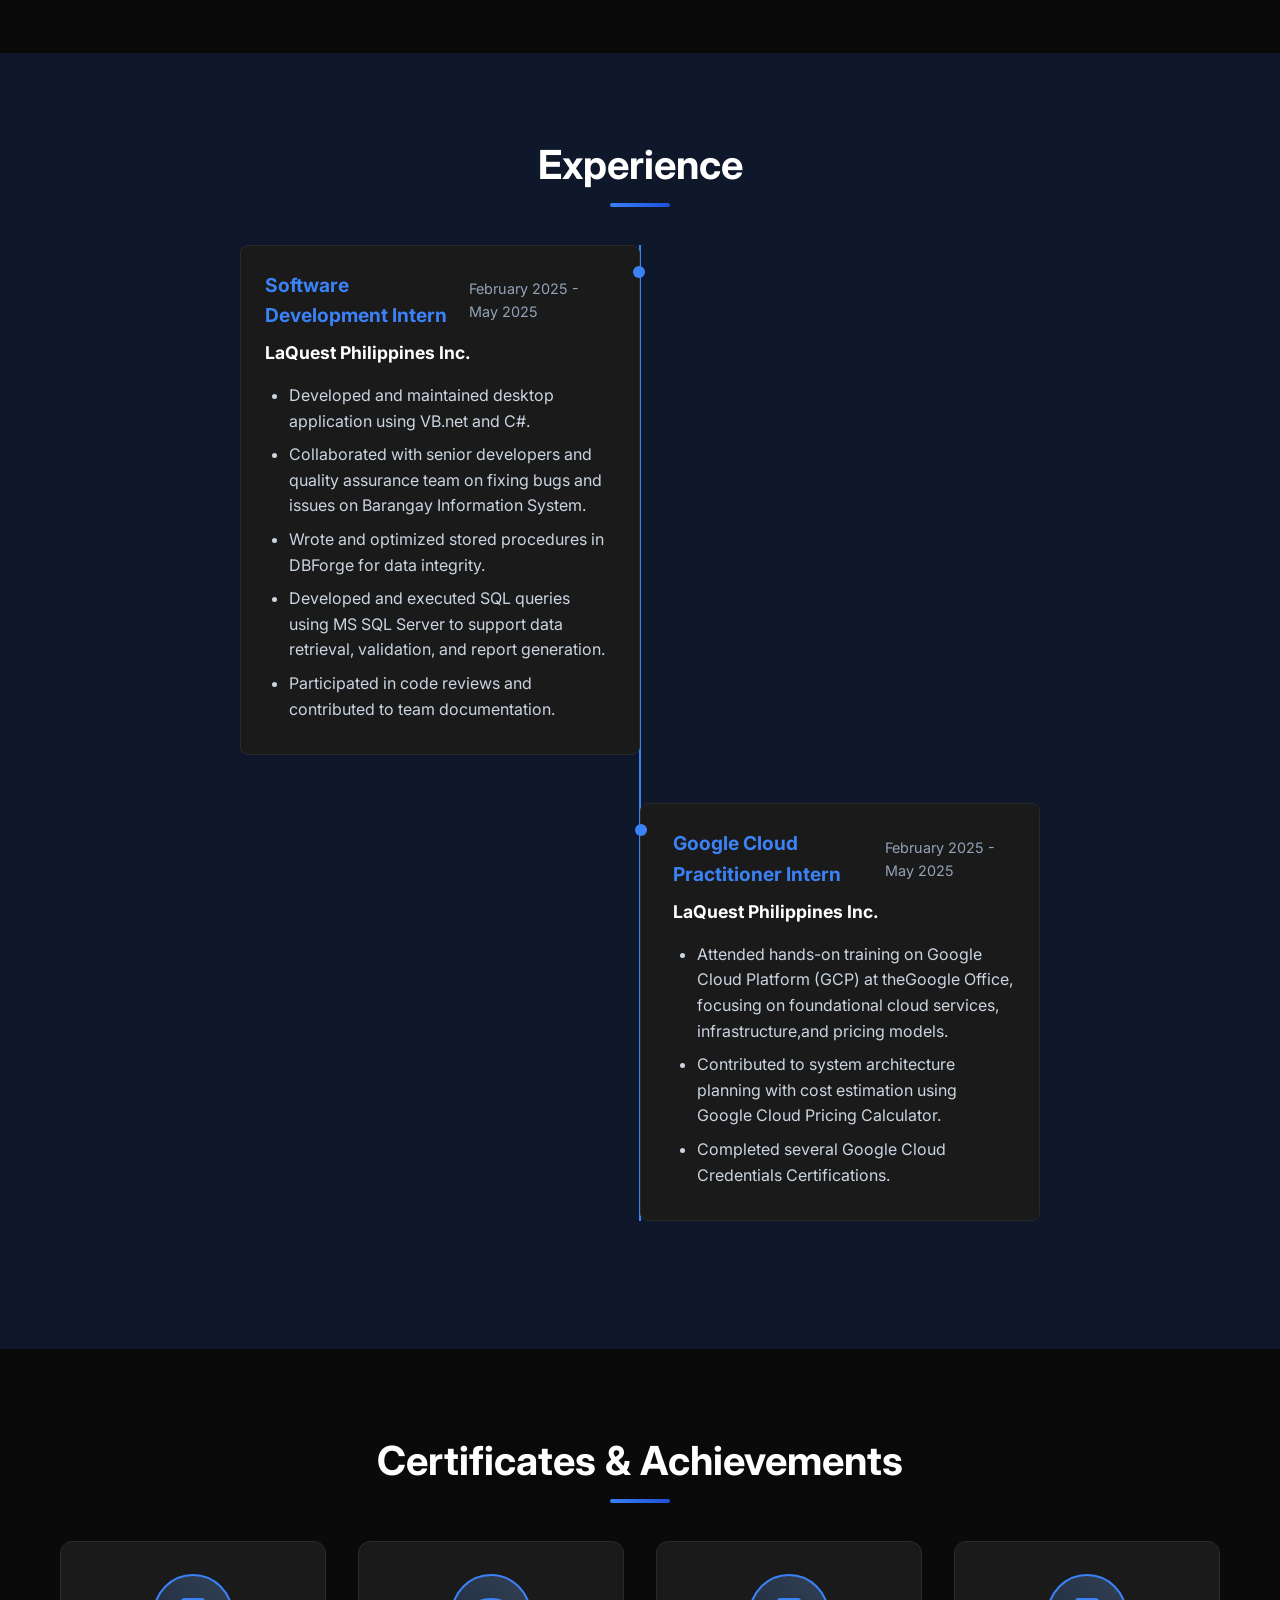
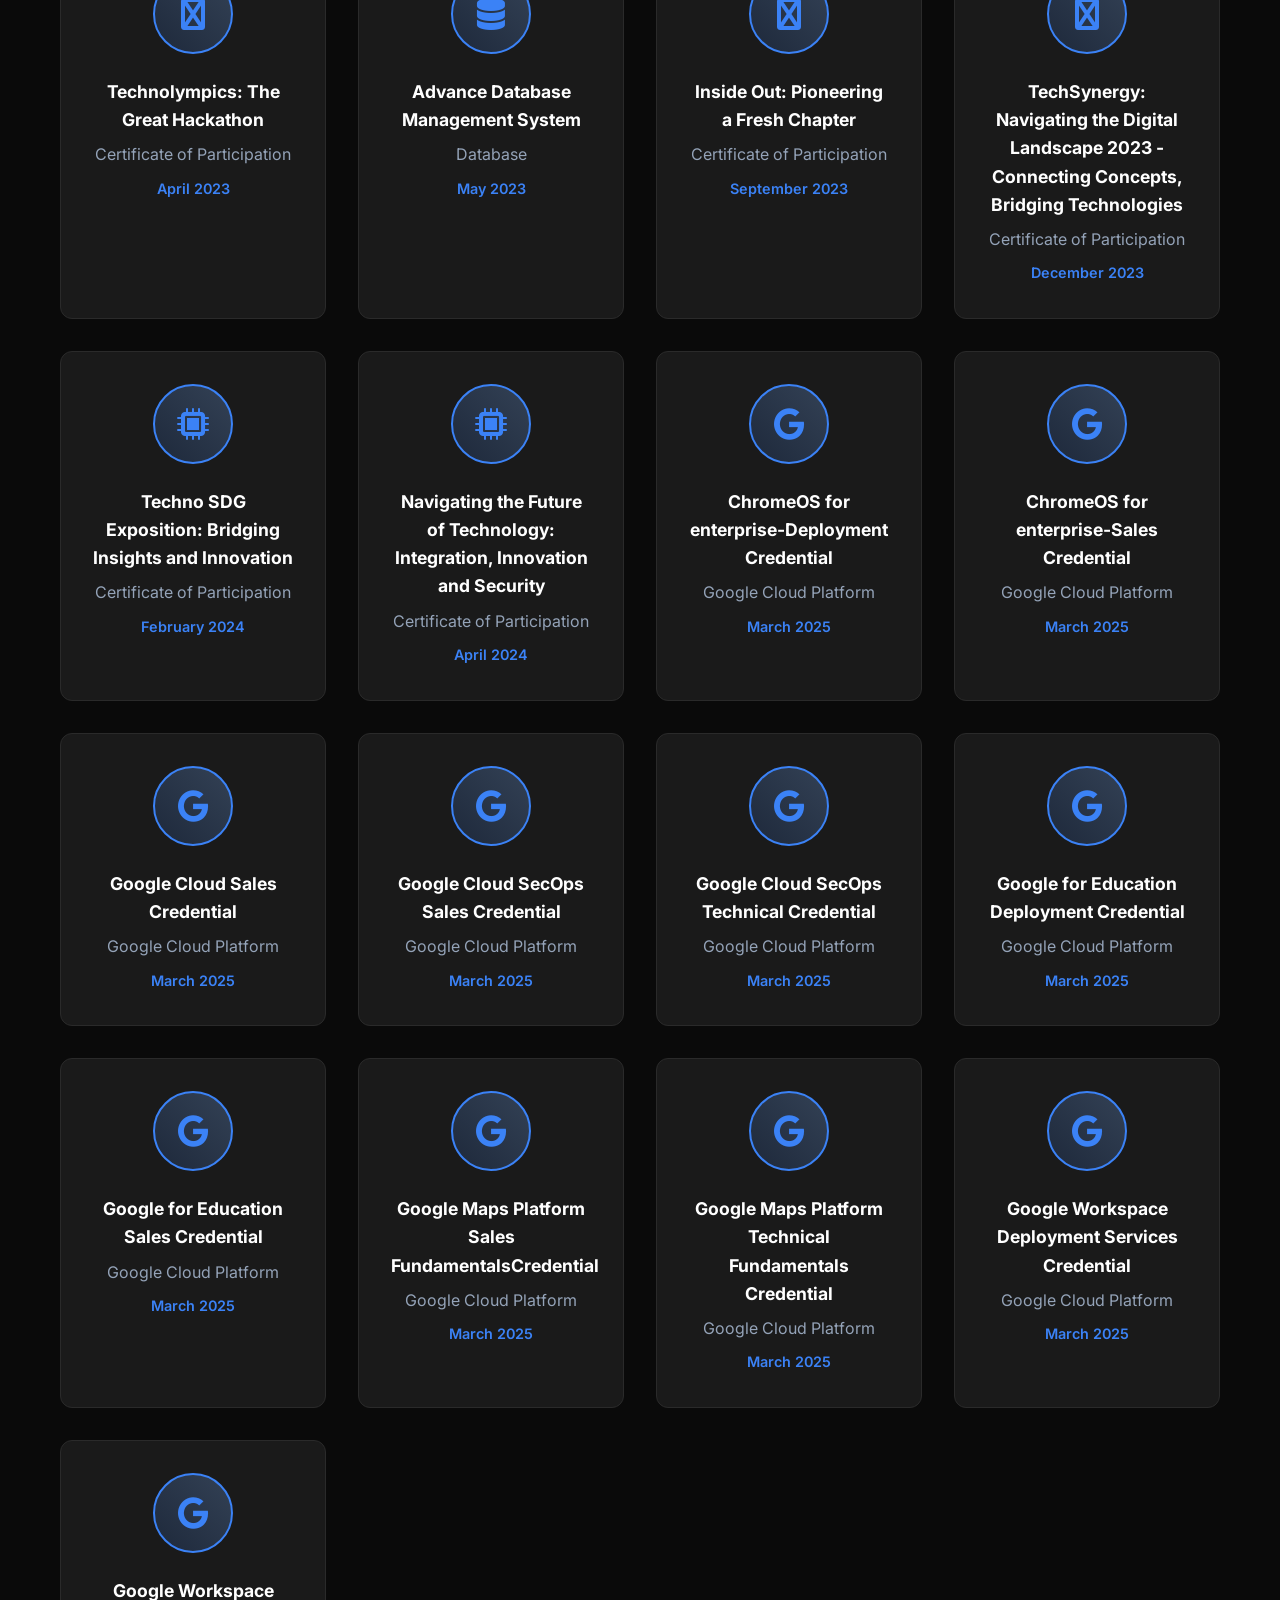
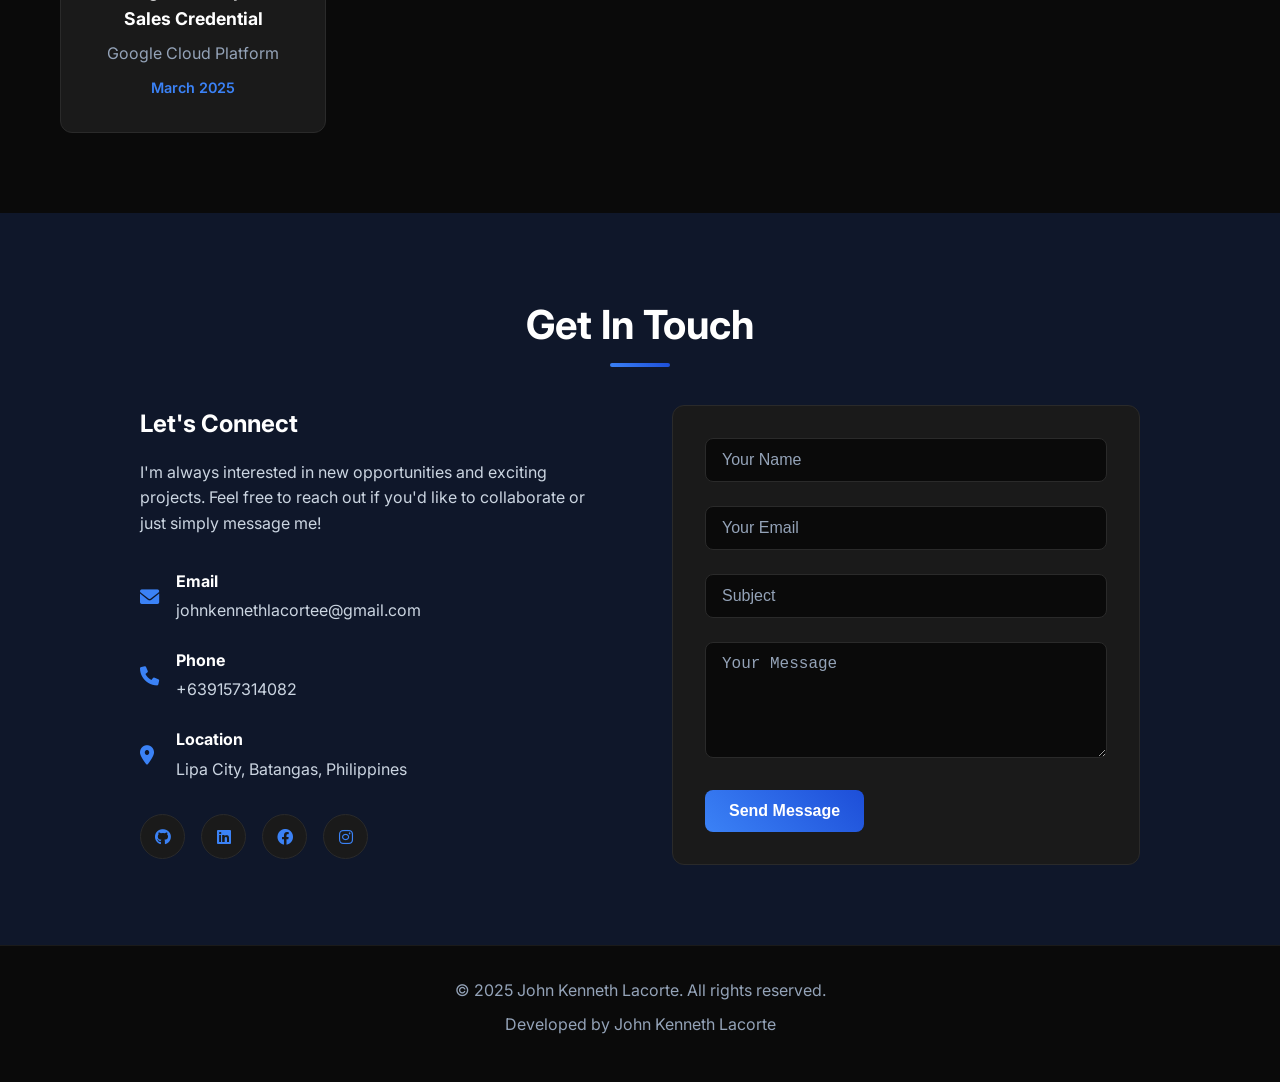
==== commit 535a4e76: "g" ====
--- a/index.html
+++ b/index.html
@@ -458,7 +458,7 @@
                             <span class="tech-tag">SQL</span>
                         </div>
                         <div class="project-links">
-                            <a href="https://github.com/KennethLacorte/CafeShopManagementSystem" class="project-link"><i class="fab fa-github"></i> Code</a>x`
+                            <a href="https://github.com/KennethLacorte/CafeShopManagementSystem" class="project-link"><i class="fab fa-github"></i> Code</a>
                         </div>
                     </div>
                 </div>
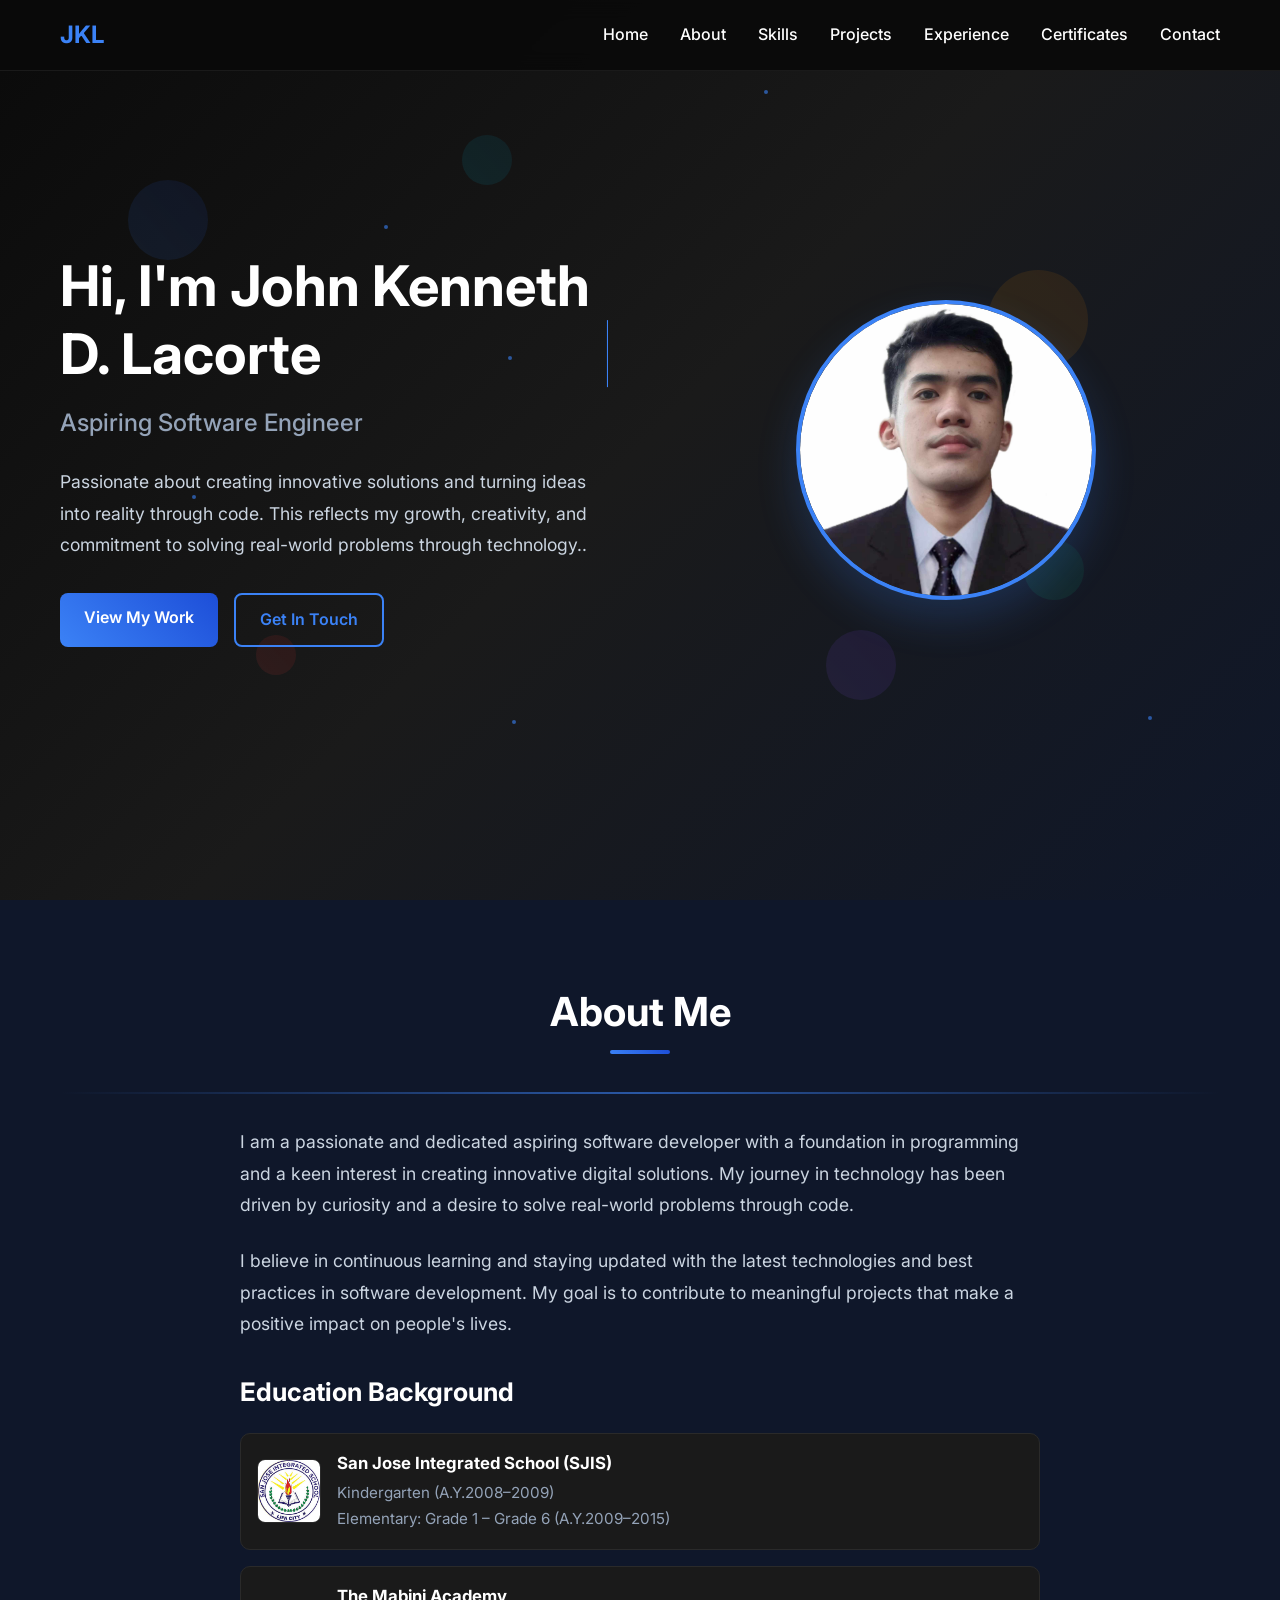
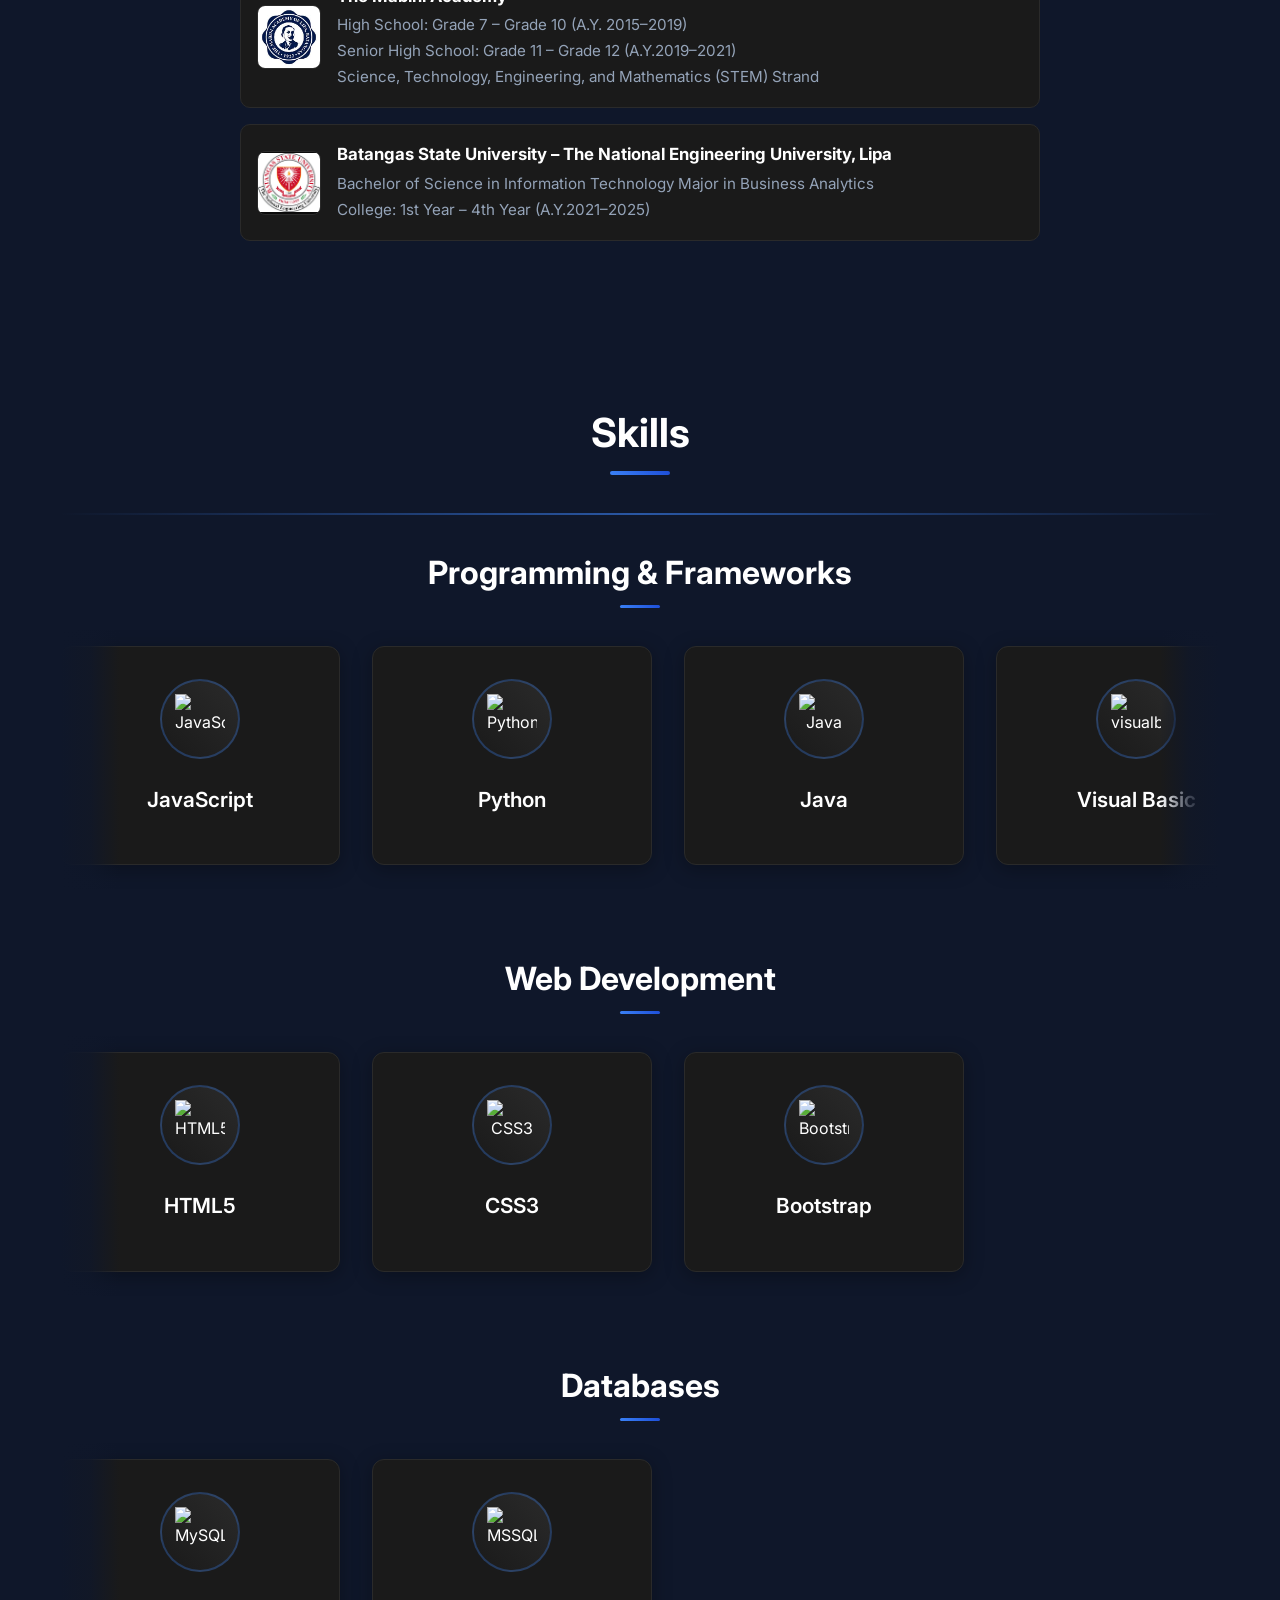
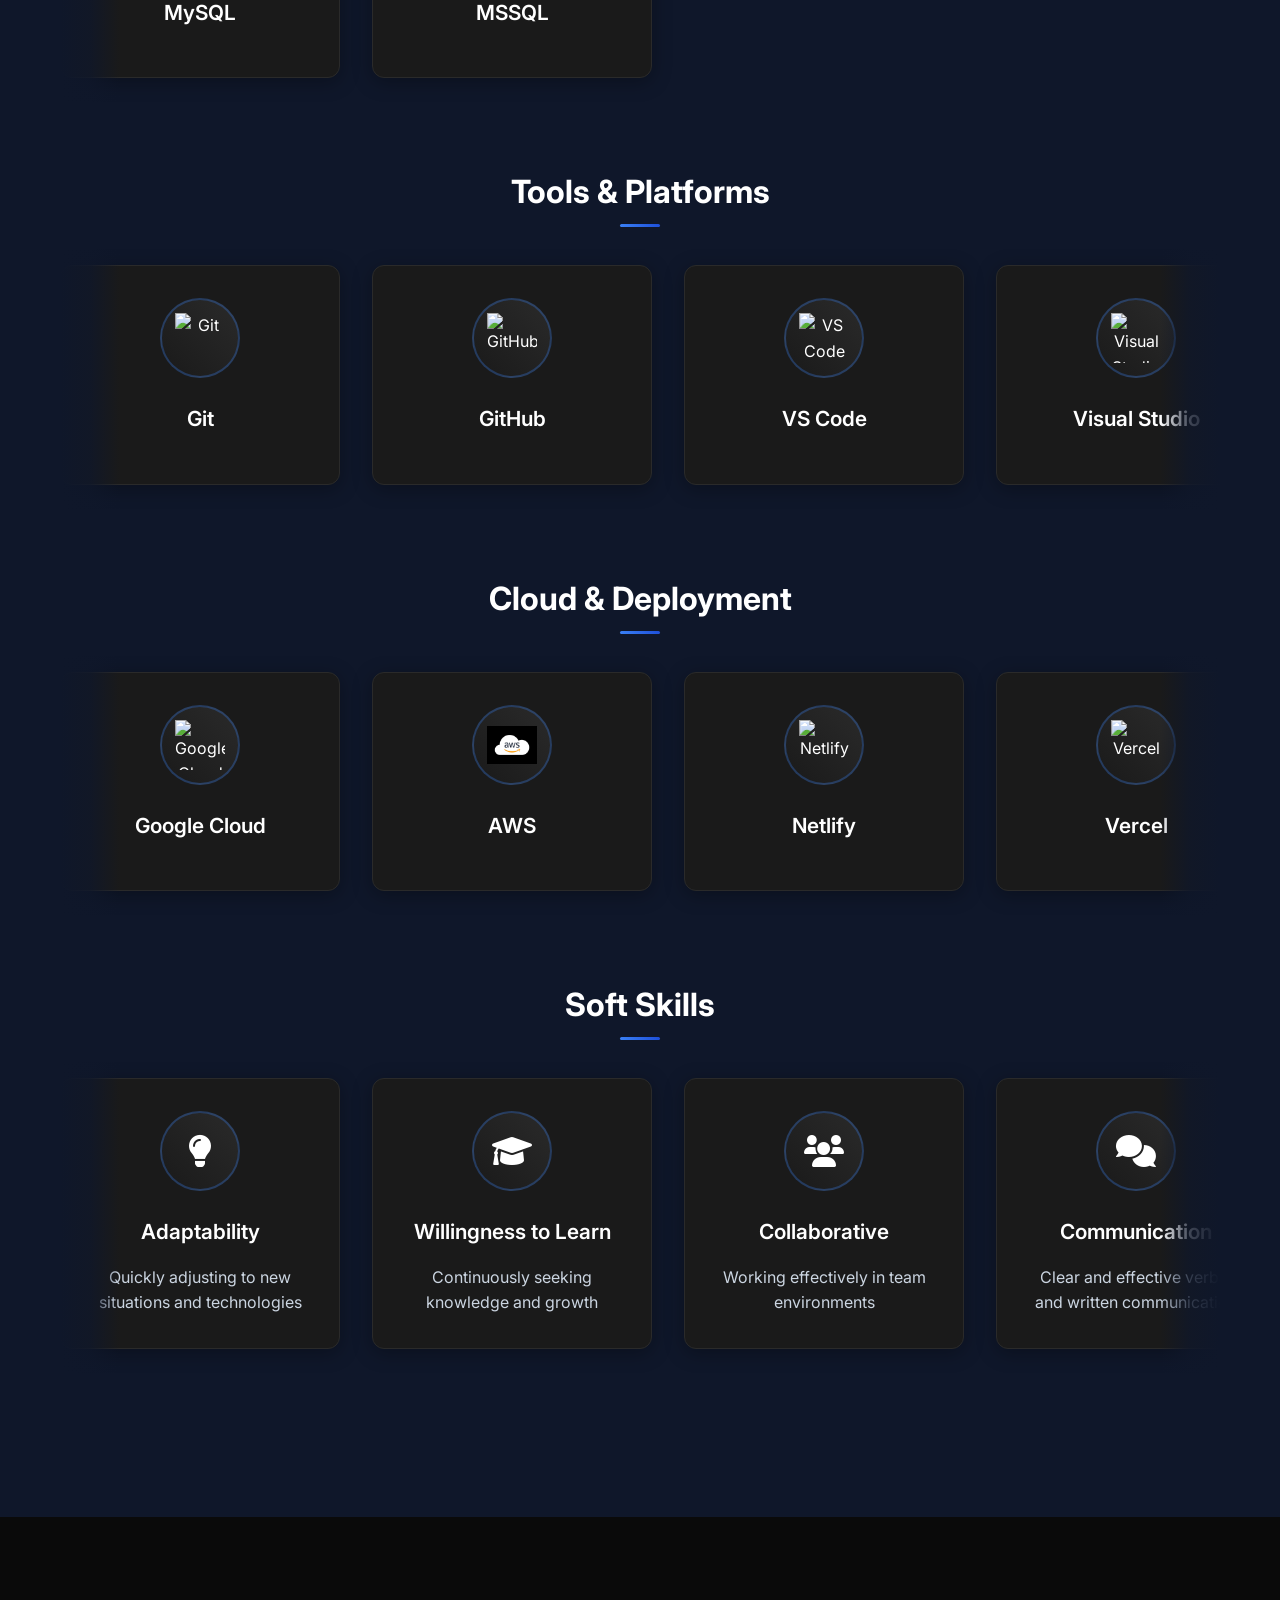
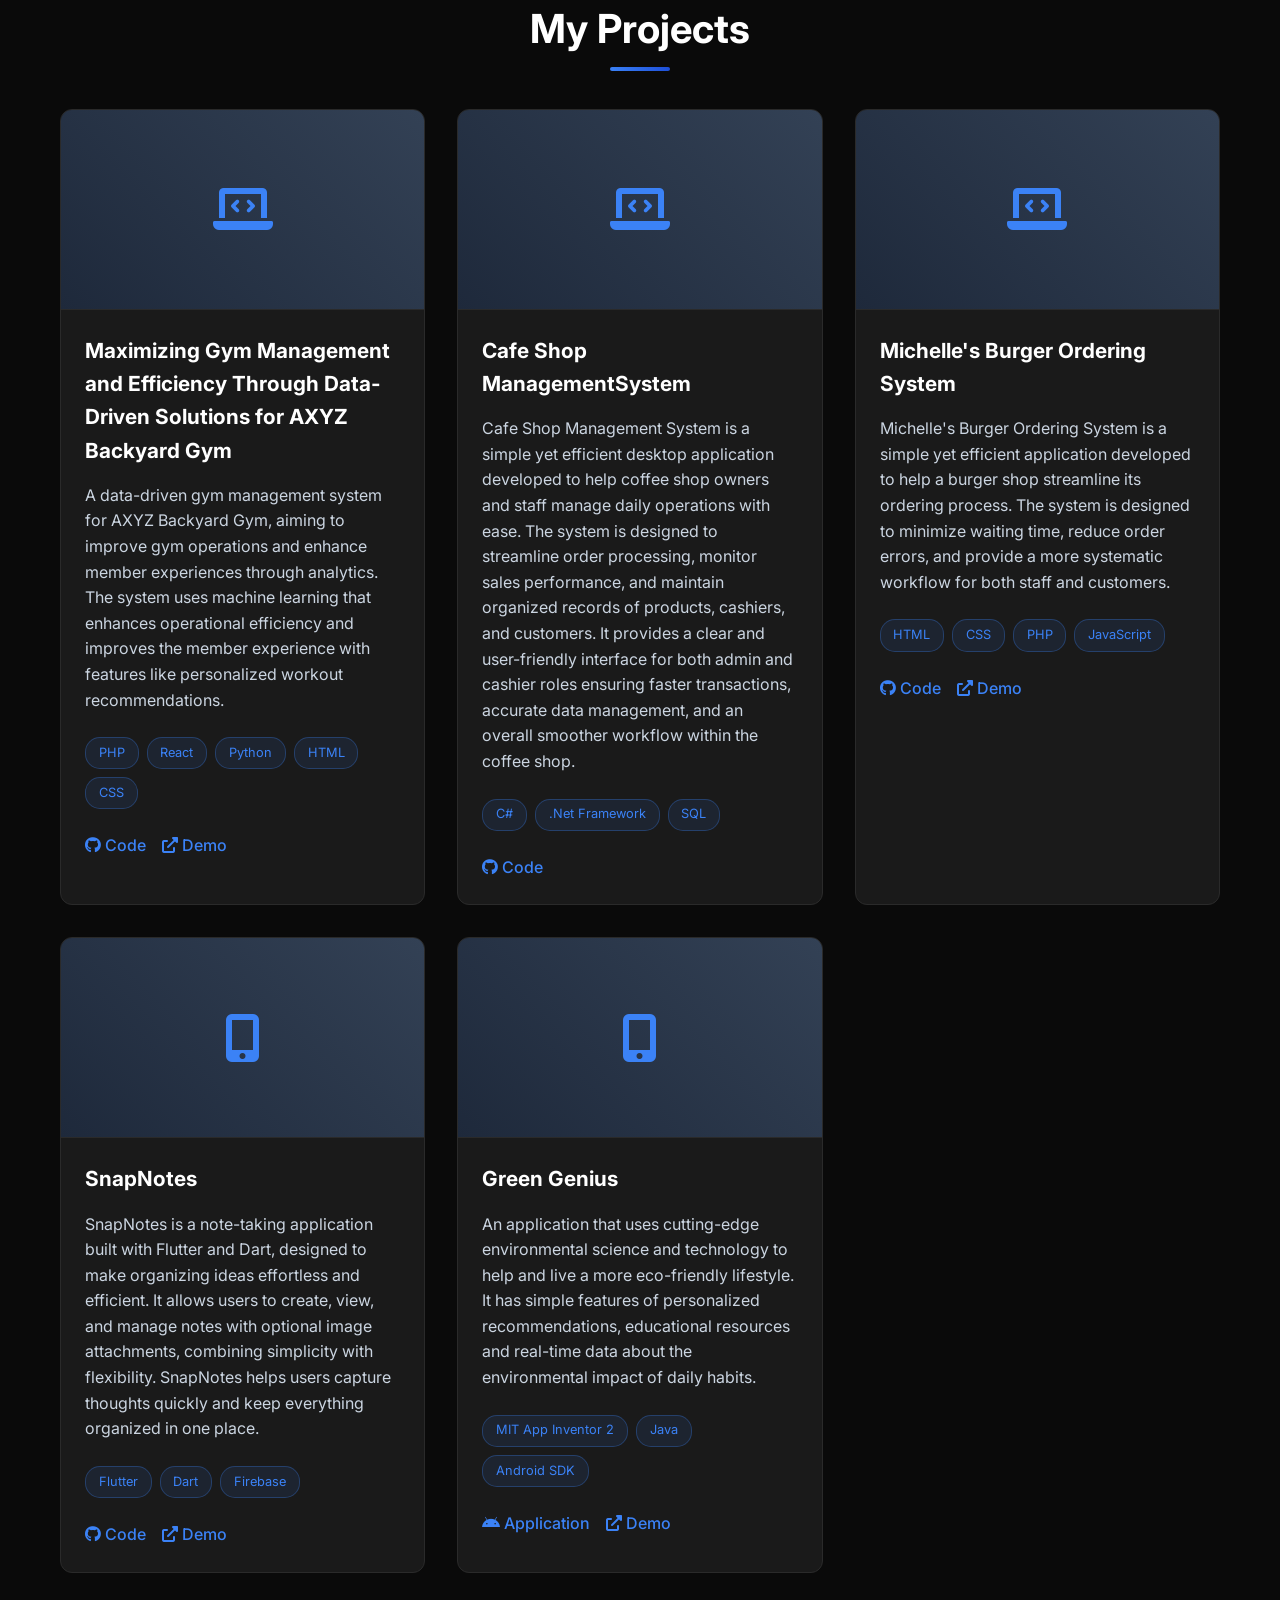
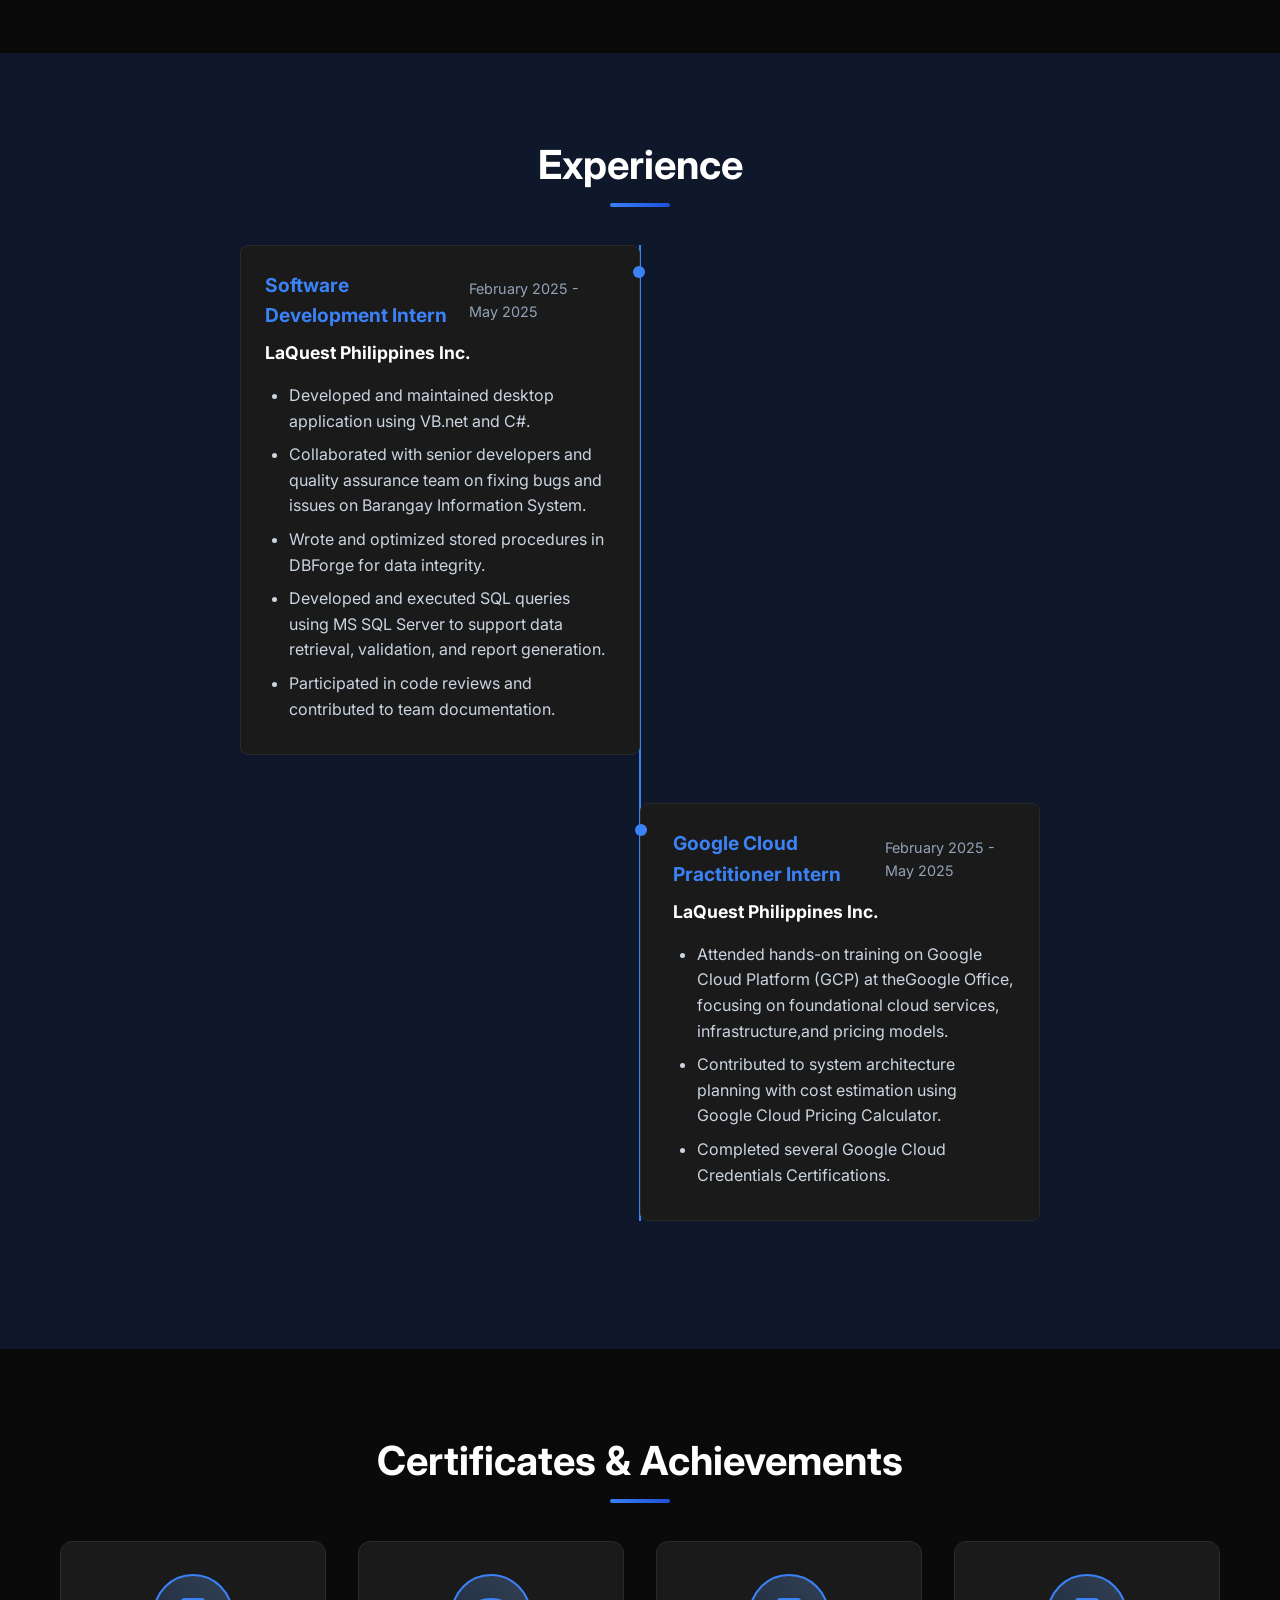
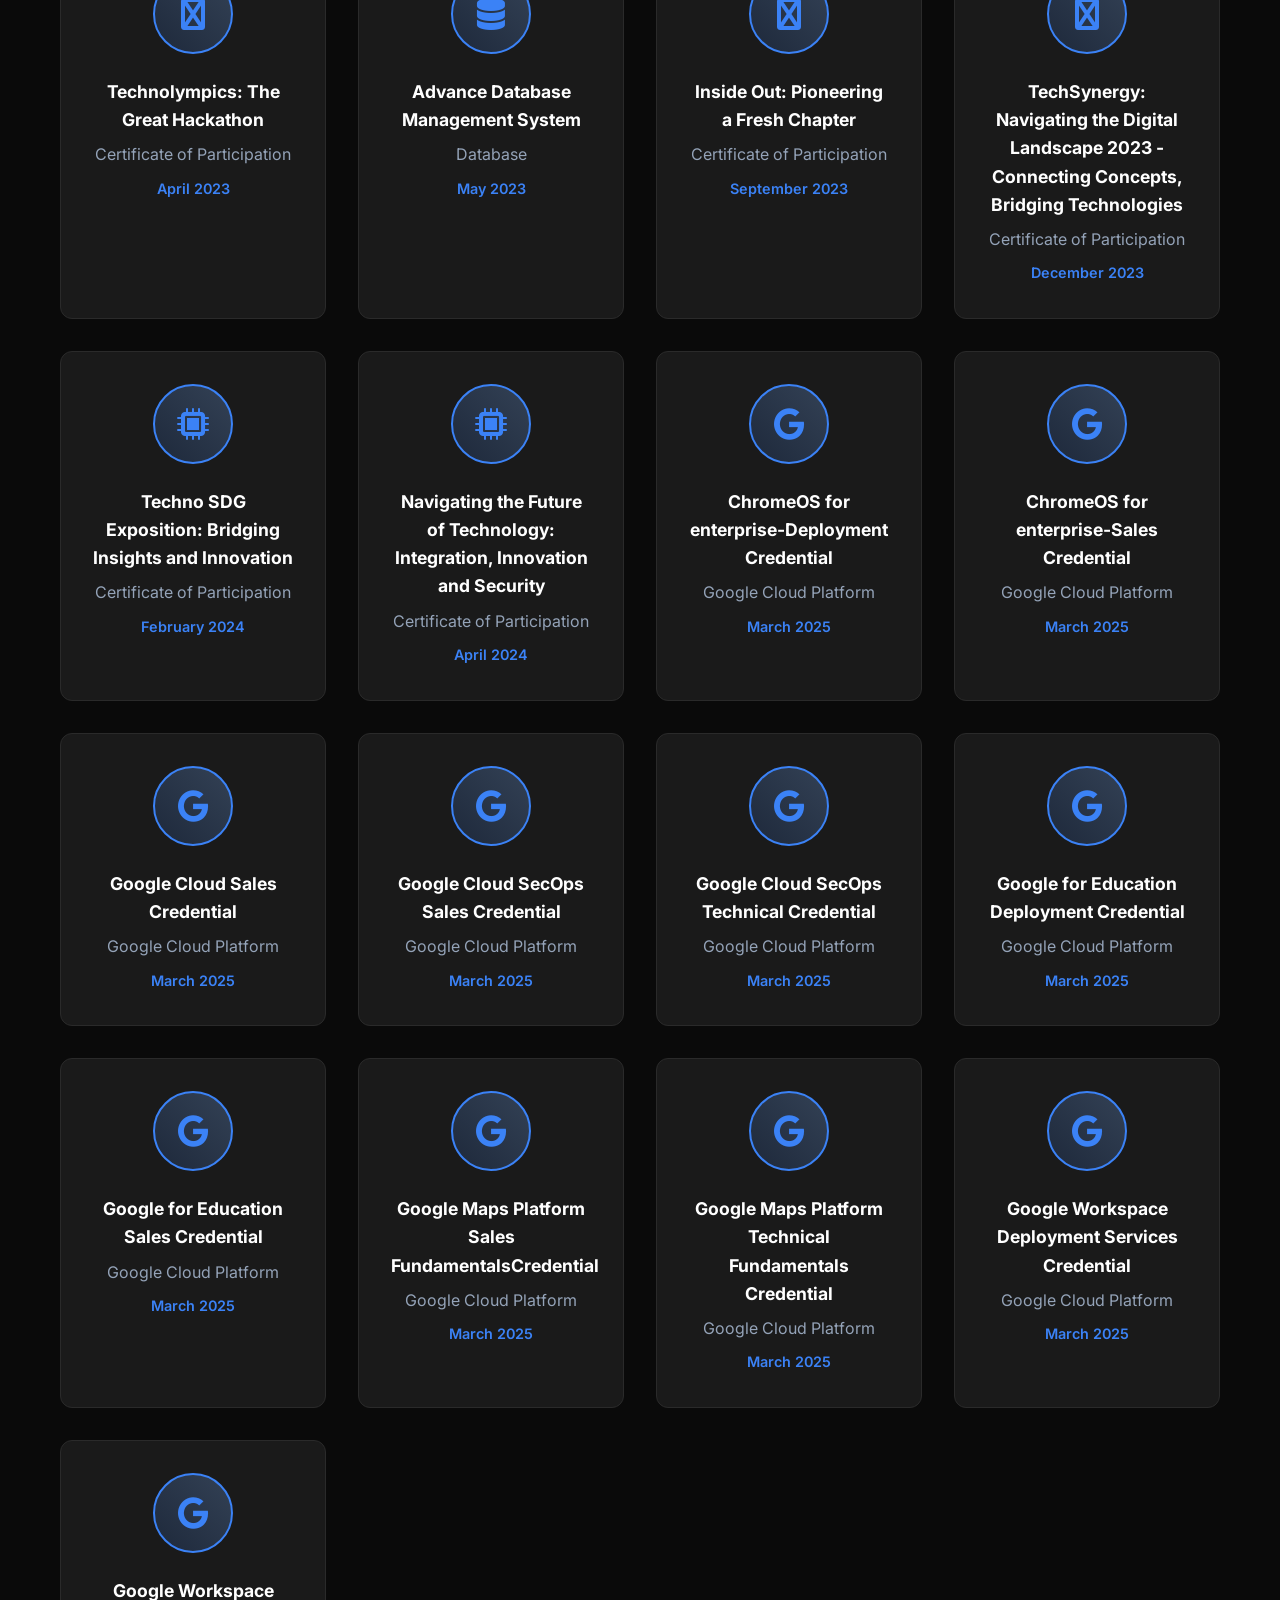
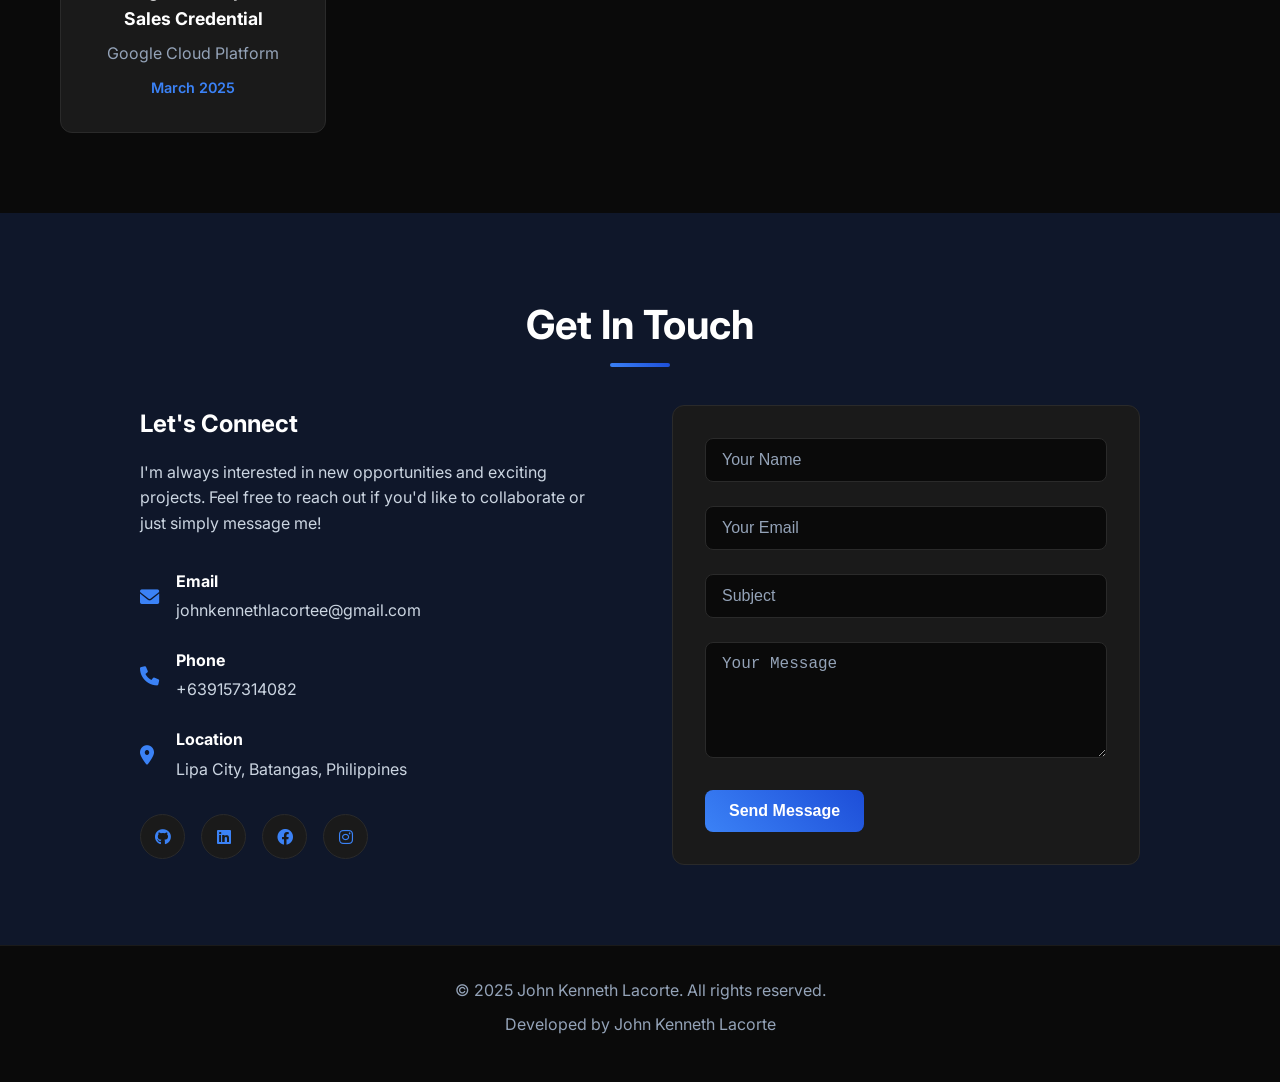
==== commit 3720cc38: "new" ====
--- a/index.html
+++ b/index.html
@@ -3,7 +3,7 @@
 <head>
     <meta charset="UTF-8">
     <meta name="viewport" content="width=device-width, initial-scale=1.0">
-    <title>John Kenneth Lacorte - Software Developer Portfolio</title>
+    <title>John Kenneth Lacorte - Software Engineer Portfolio</title>
     <link rel="stylesheet" href="styles.css">
     <link href="https://cdnjs.cloudflare.com/ajax/libs/font-awesome/6.0.0/css/all.min.css" rel="stylesheet">
     <link href="https://fonts.googleapis.com/css2?family=Inter:wght@300;400;500;600;700&display=swap" rel="stylesheet">
@@ -76,7 +76,7 @@
         <div class="hero-container">
             <div class="hero-content">
                 <h1 class="hero-title">Hi, I'm John Kenneth D. Lacorte</h1>
-                <h2 class="hero-subtitle">Aspiring Software Developer</h2>
+                <h2 class="hero-subtitle">Aspiring Software Engineer</h2>
                 <p class="hero-description">
                     Passionate about creating innovative solutions and turning ideas into reality through code.
                     This reflects my growth, creativity, and commitment to solving real-world problems through technology..
@@ -454,7 +454,7 @@
                             It provides a clear and user-friendly interface for both admin and cashier roles ensuring faster transactions, accurate data management, and an overall smoother workflow within the coffee shop.</p>
                         <div class="project-tech">
                             <span class="tech-tag">C#</span>
-                            <span class="tech-tag">Net Framework</span>
+                            <span class="tech-tag">.Net Framework</span>
                             <span class="tech-tag">SQL</span>
                         </div>
                         <div class="project-links">
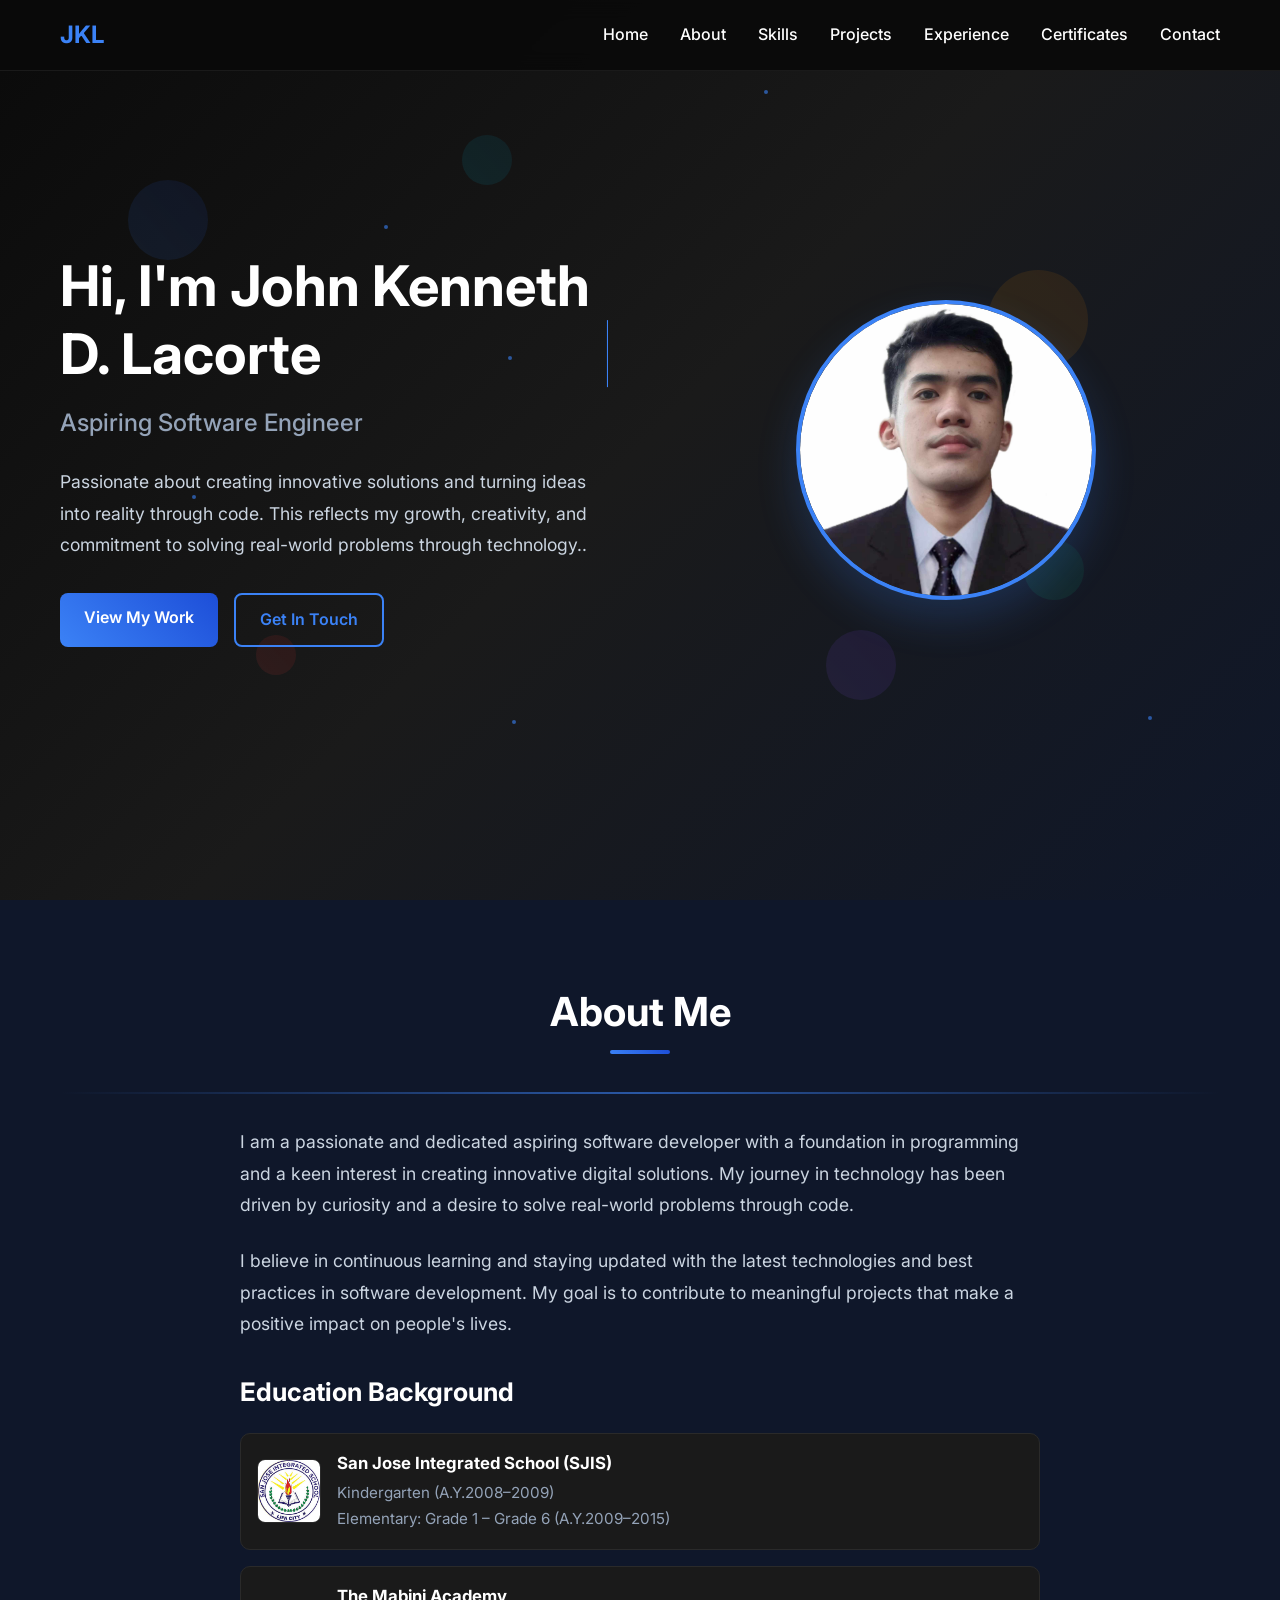
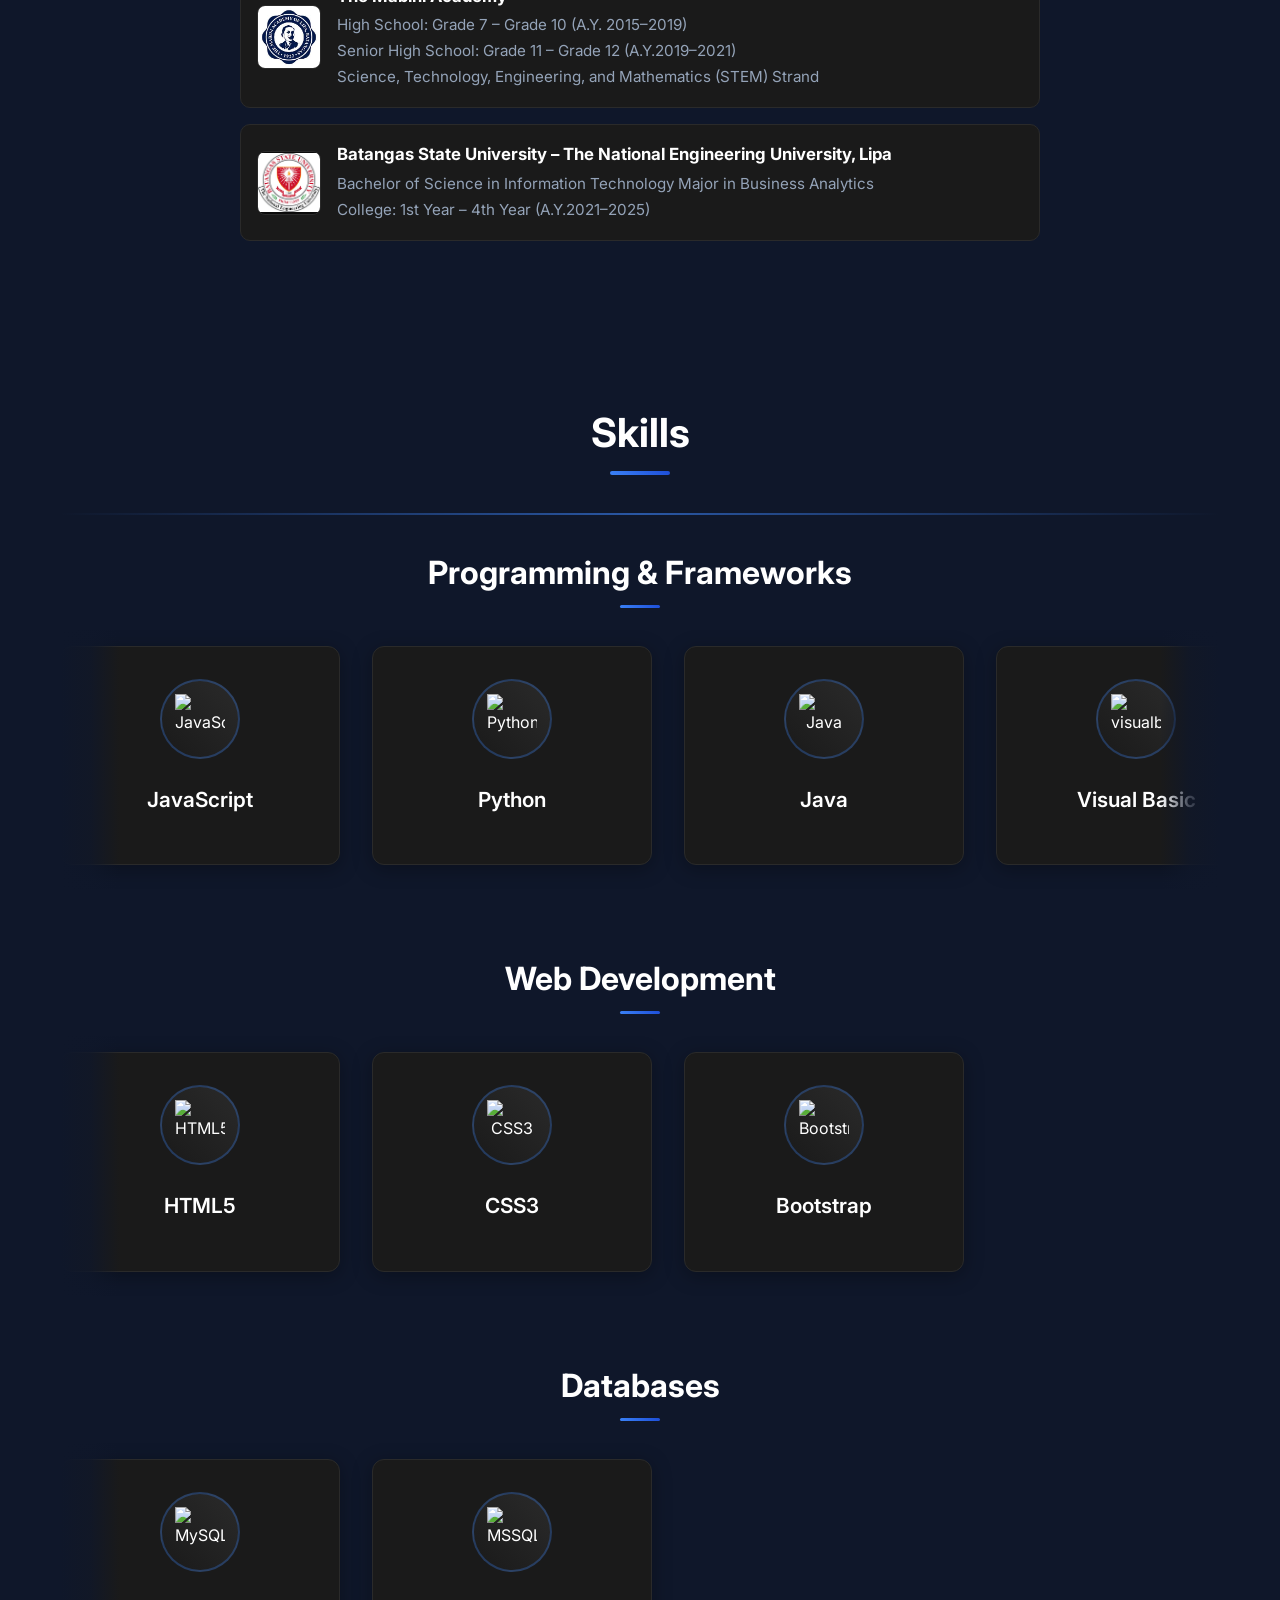
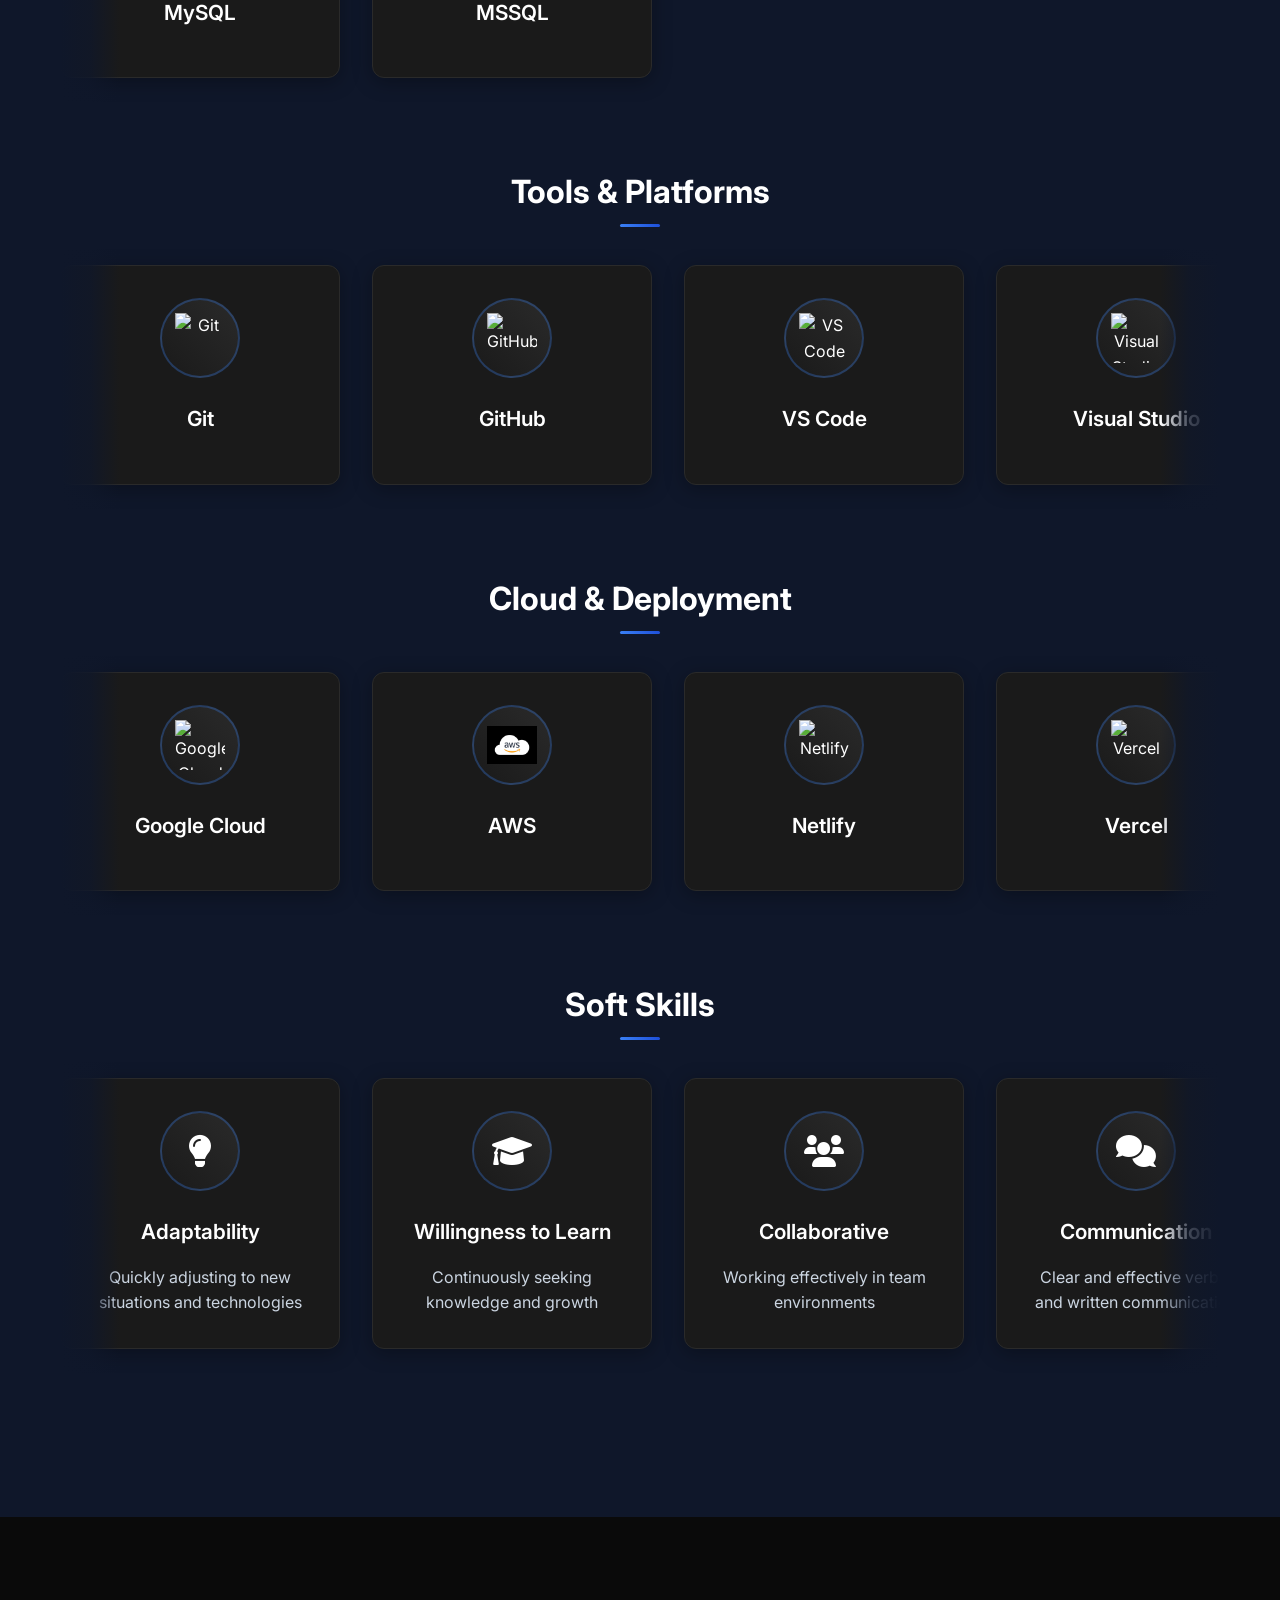
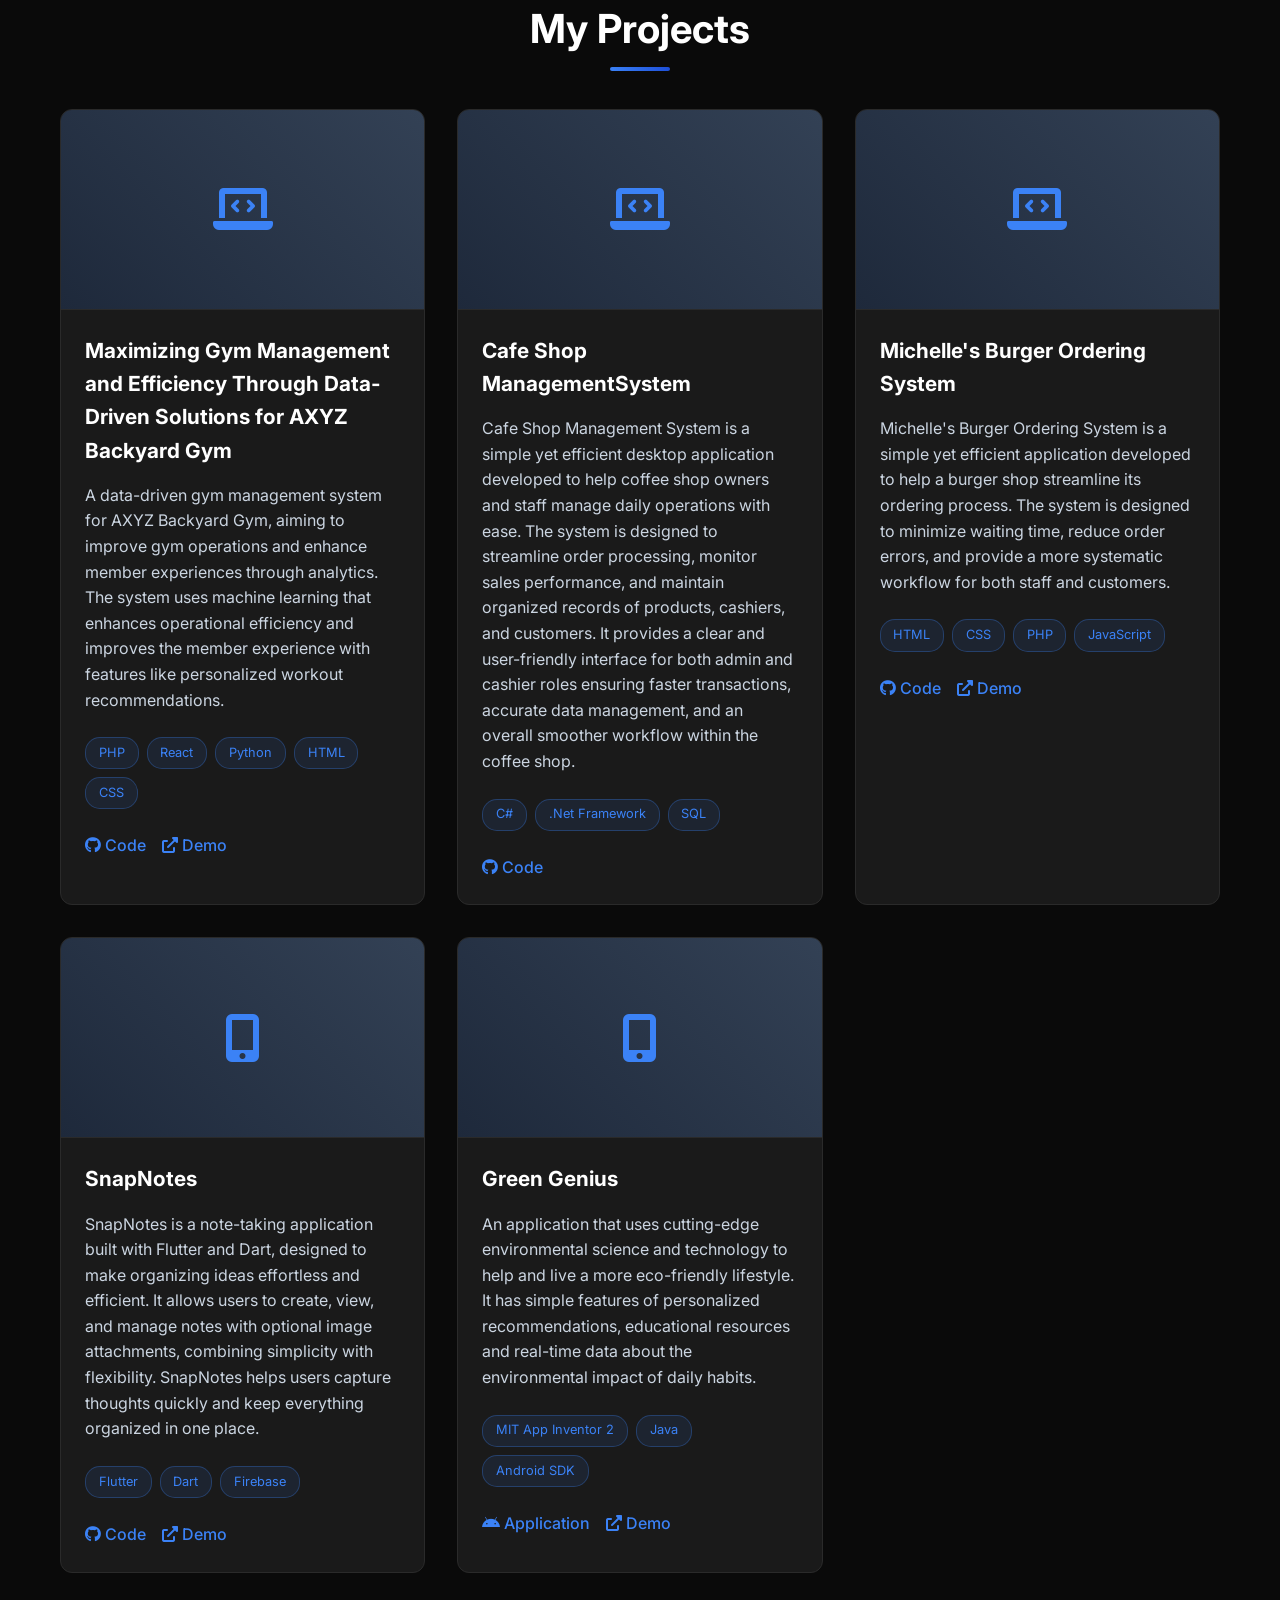
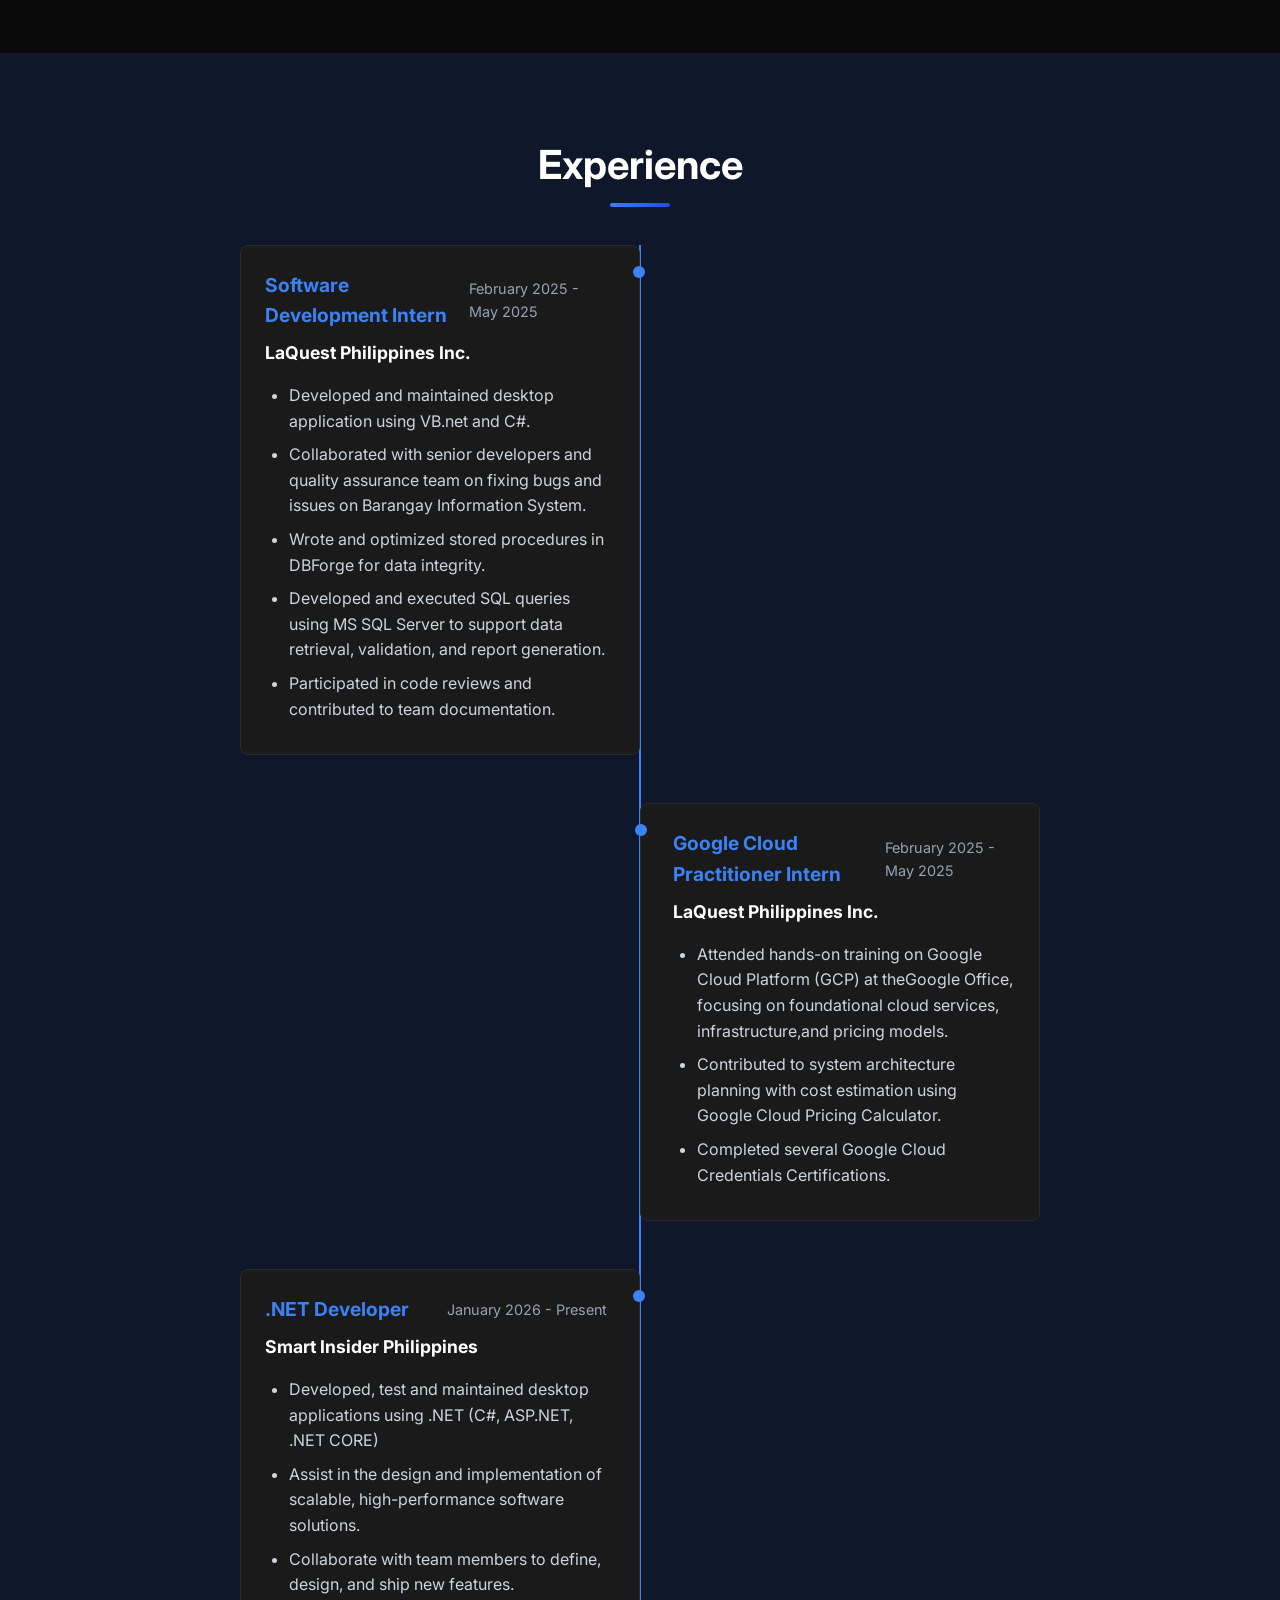
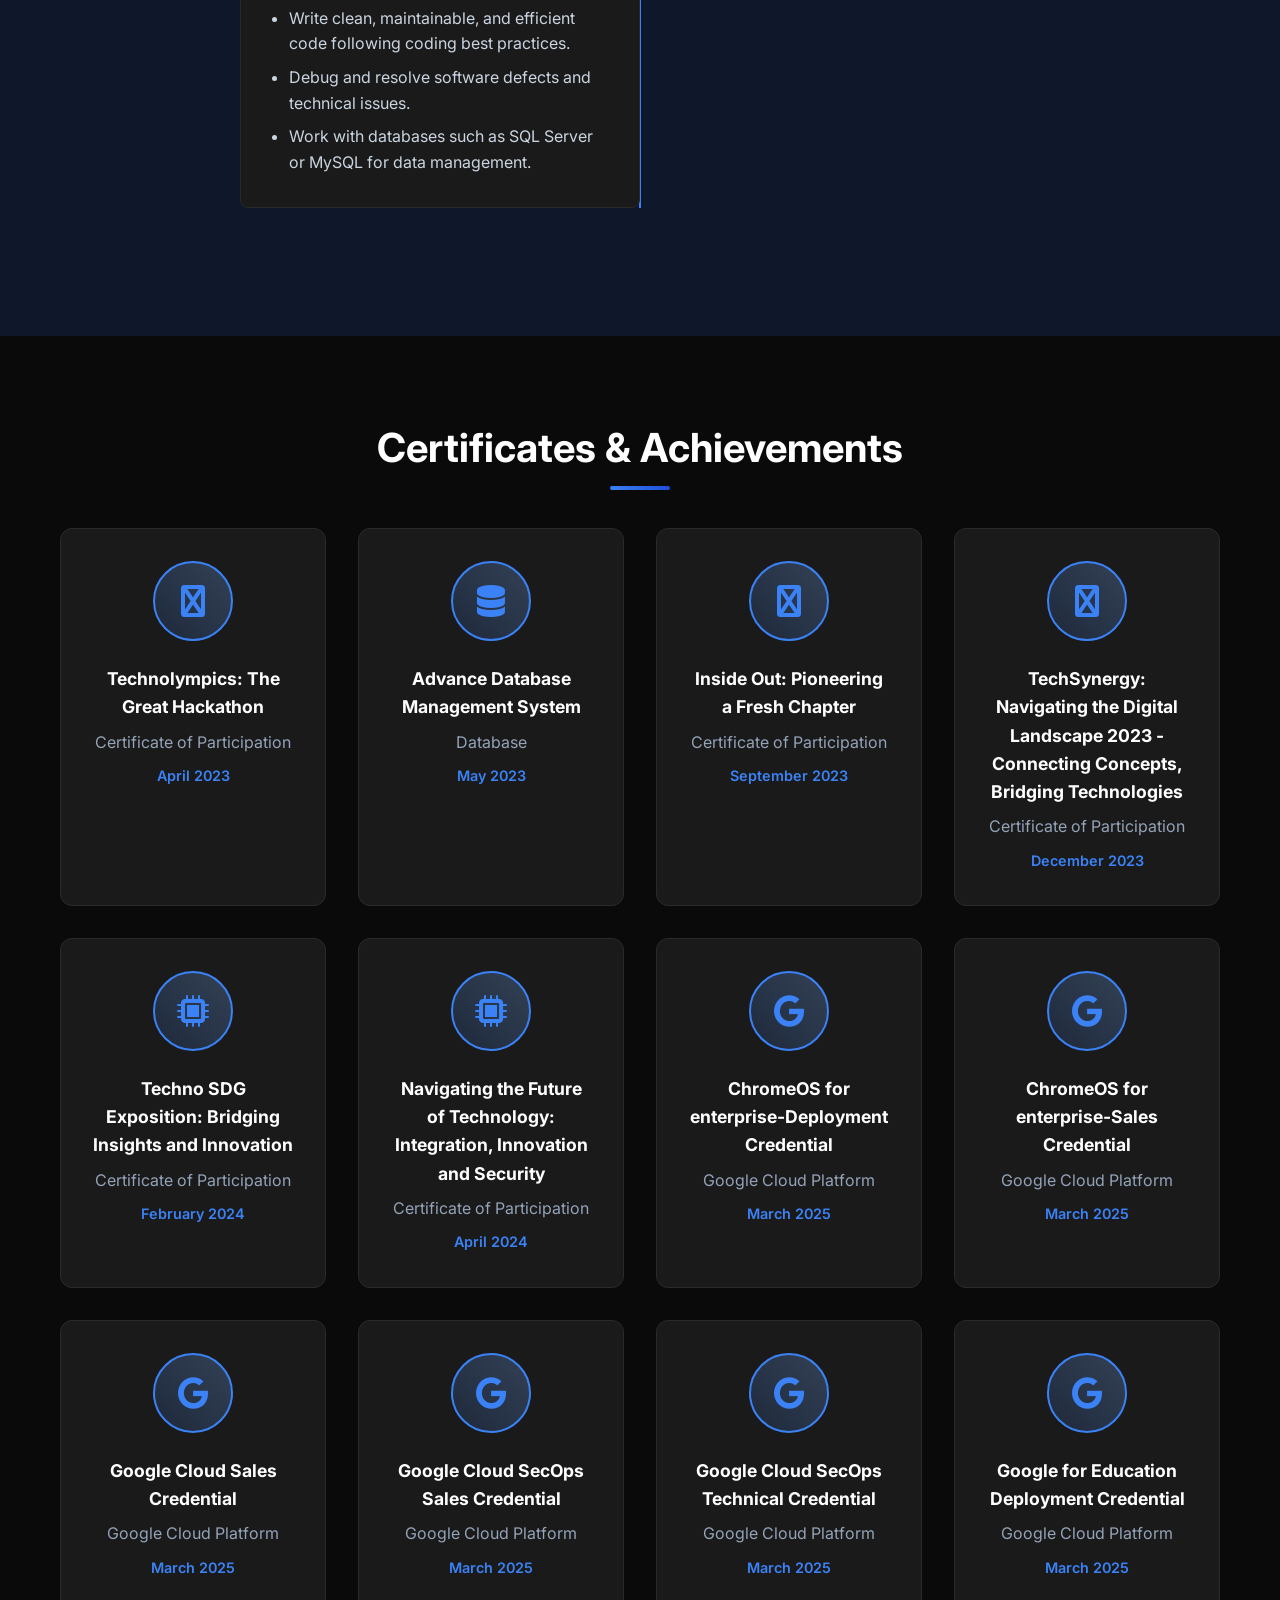
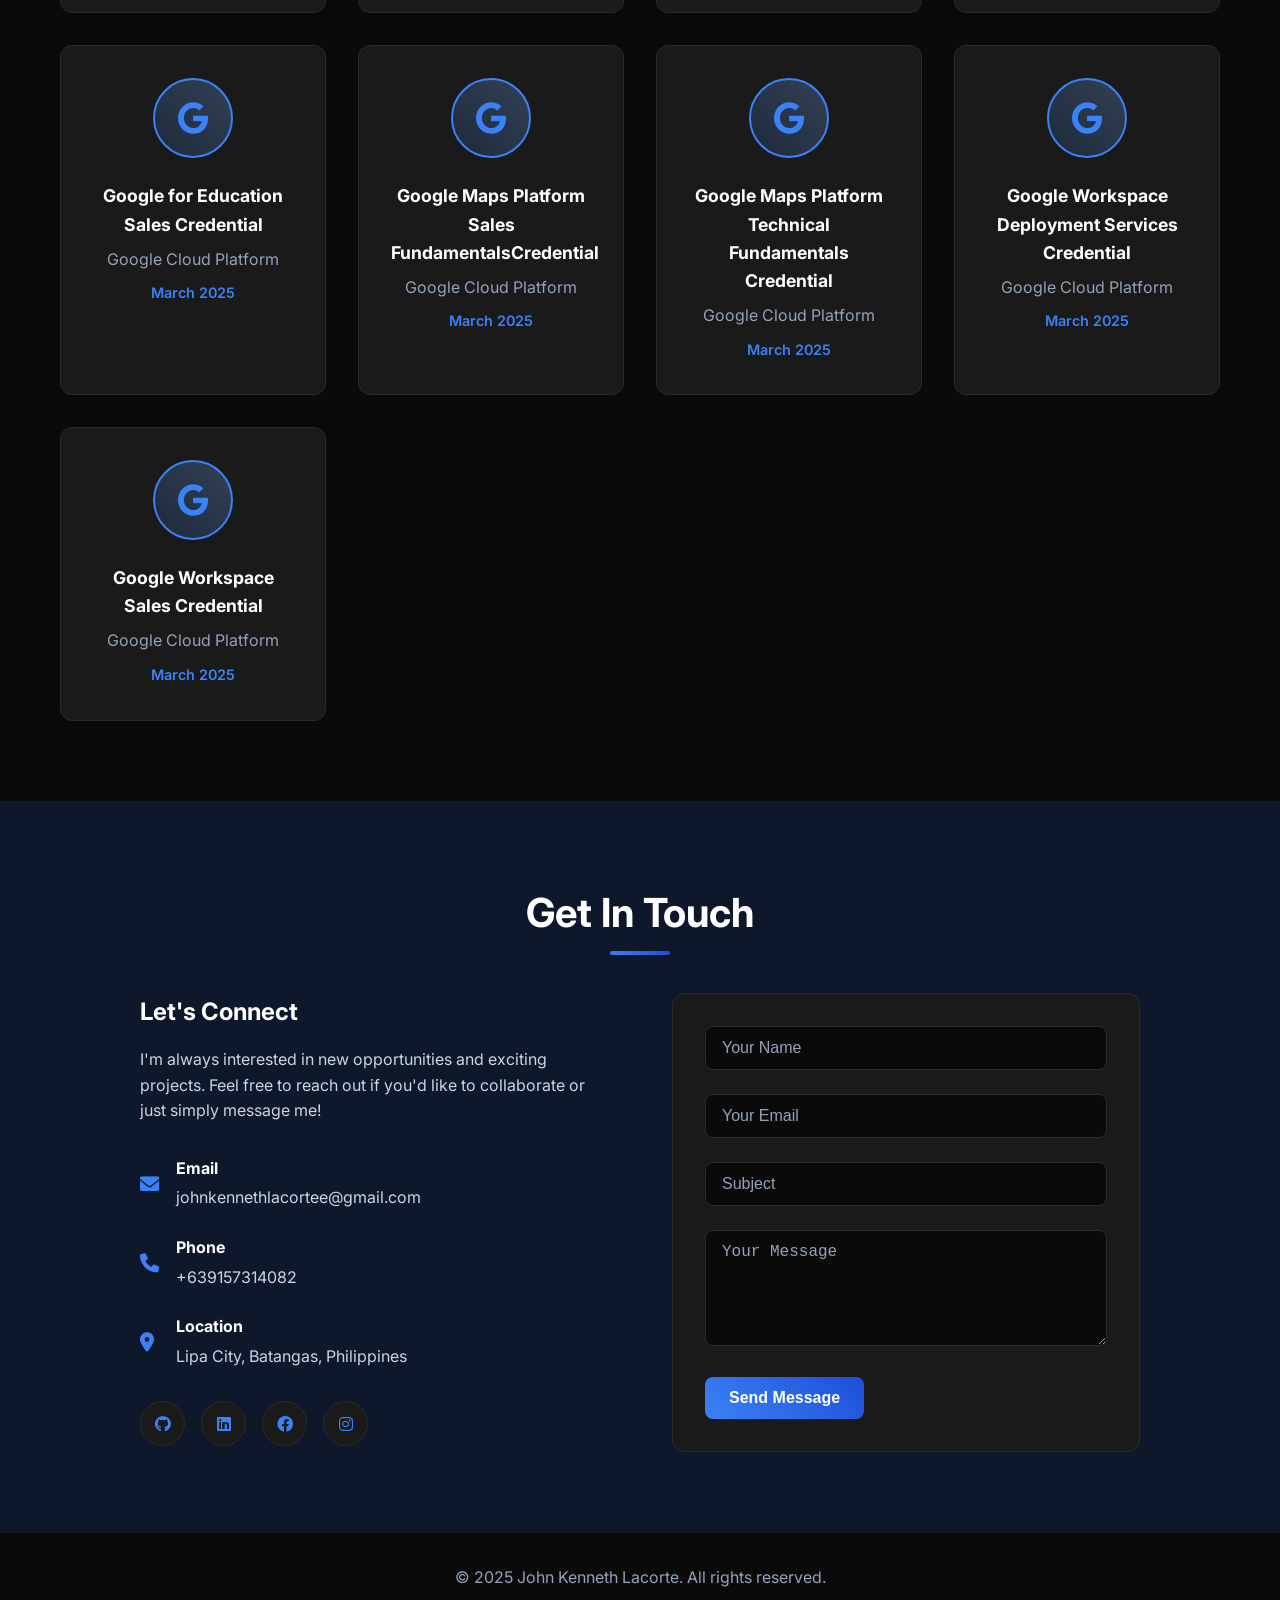
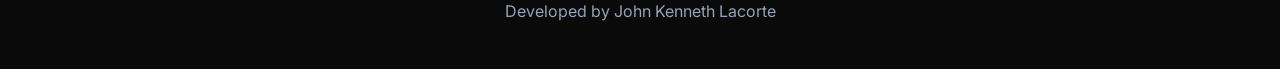
==== commit 0c932015: "work" ====
--- a/index.html
+++ b/index.html
@@ -567,6 +567,24 @@
                     </div>
                 </div>
 
+                <div class="timeline-item">
+                    <div class="timeline-content">
+                        <div class="timeline-header">
+                            <h3>.NET Developer</h3>
+                            <span class="timeline-date">January 2026 - Present</span>
+                        </div>
+                        <h4>Smart Insider Philippines</h4>
+                        <ul>
+                            <li>Developed, test and maintained desktop applications using .NET (C#, ASP.NET, .NET CORE)</li>
+                            <li>Assist in the design and implementation of scalable, high-performance software solutions.</li>
+                            <li>Collaborate with team members to define, design, and ship new features.</li>
+                            <li>Write clean, maintainable, and efficient code following coding best practices.</li>
+                            <li>Debug and resolve software defects and technical issues.</li>
+                            <li>Work with databases such as SQL Server or MySQL for data management.</li>
+                        </ul>
+                    </div>
+                </div>
+
             </div>
         </div>
     </section>
